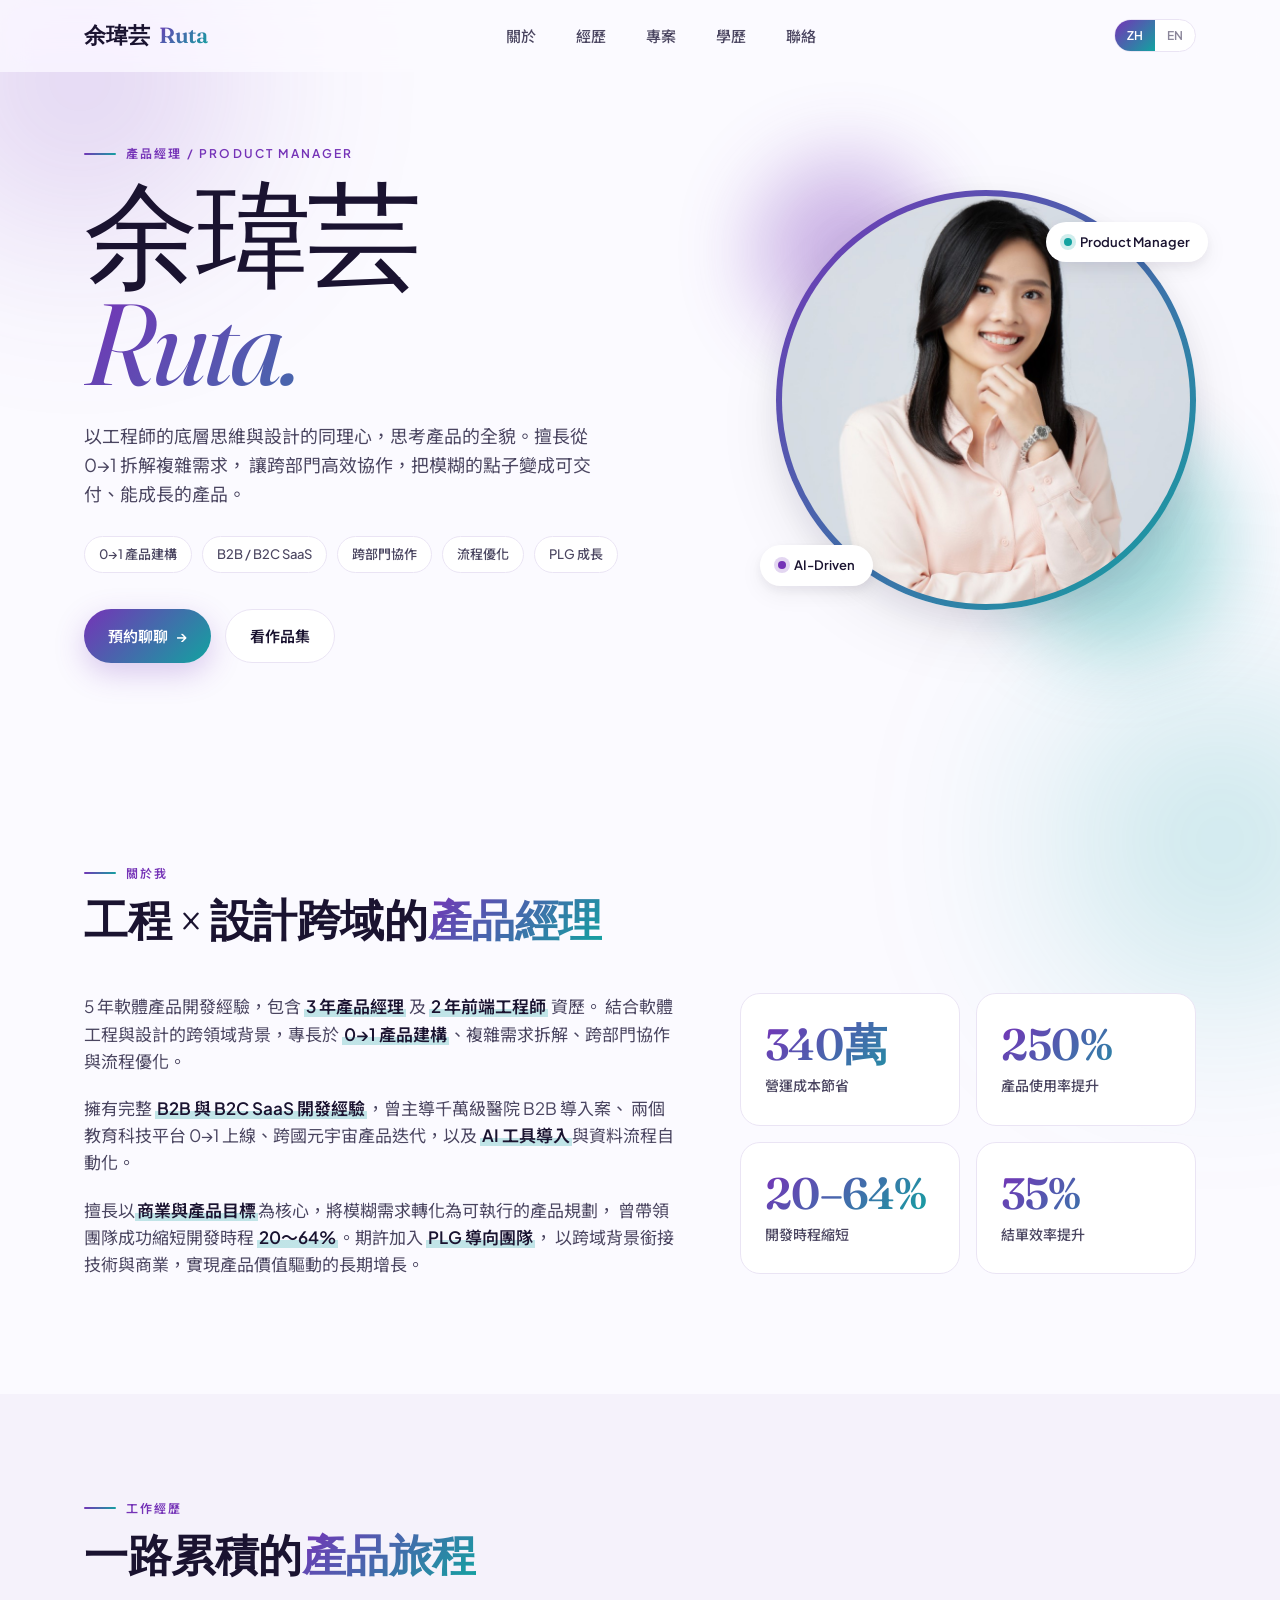
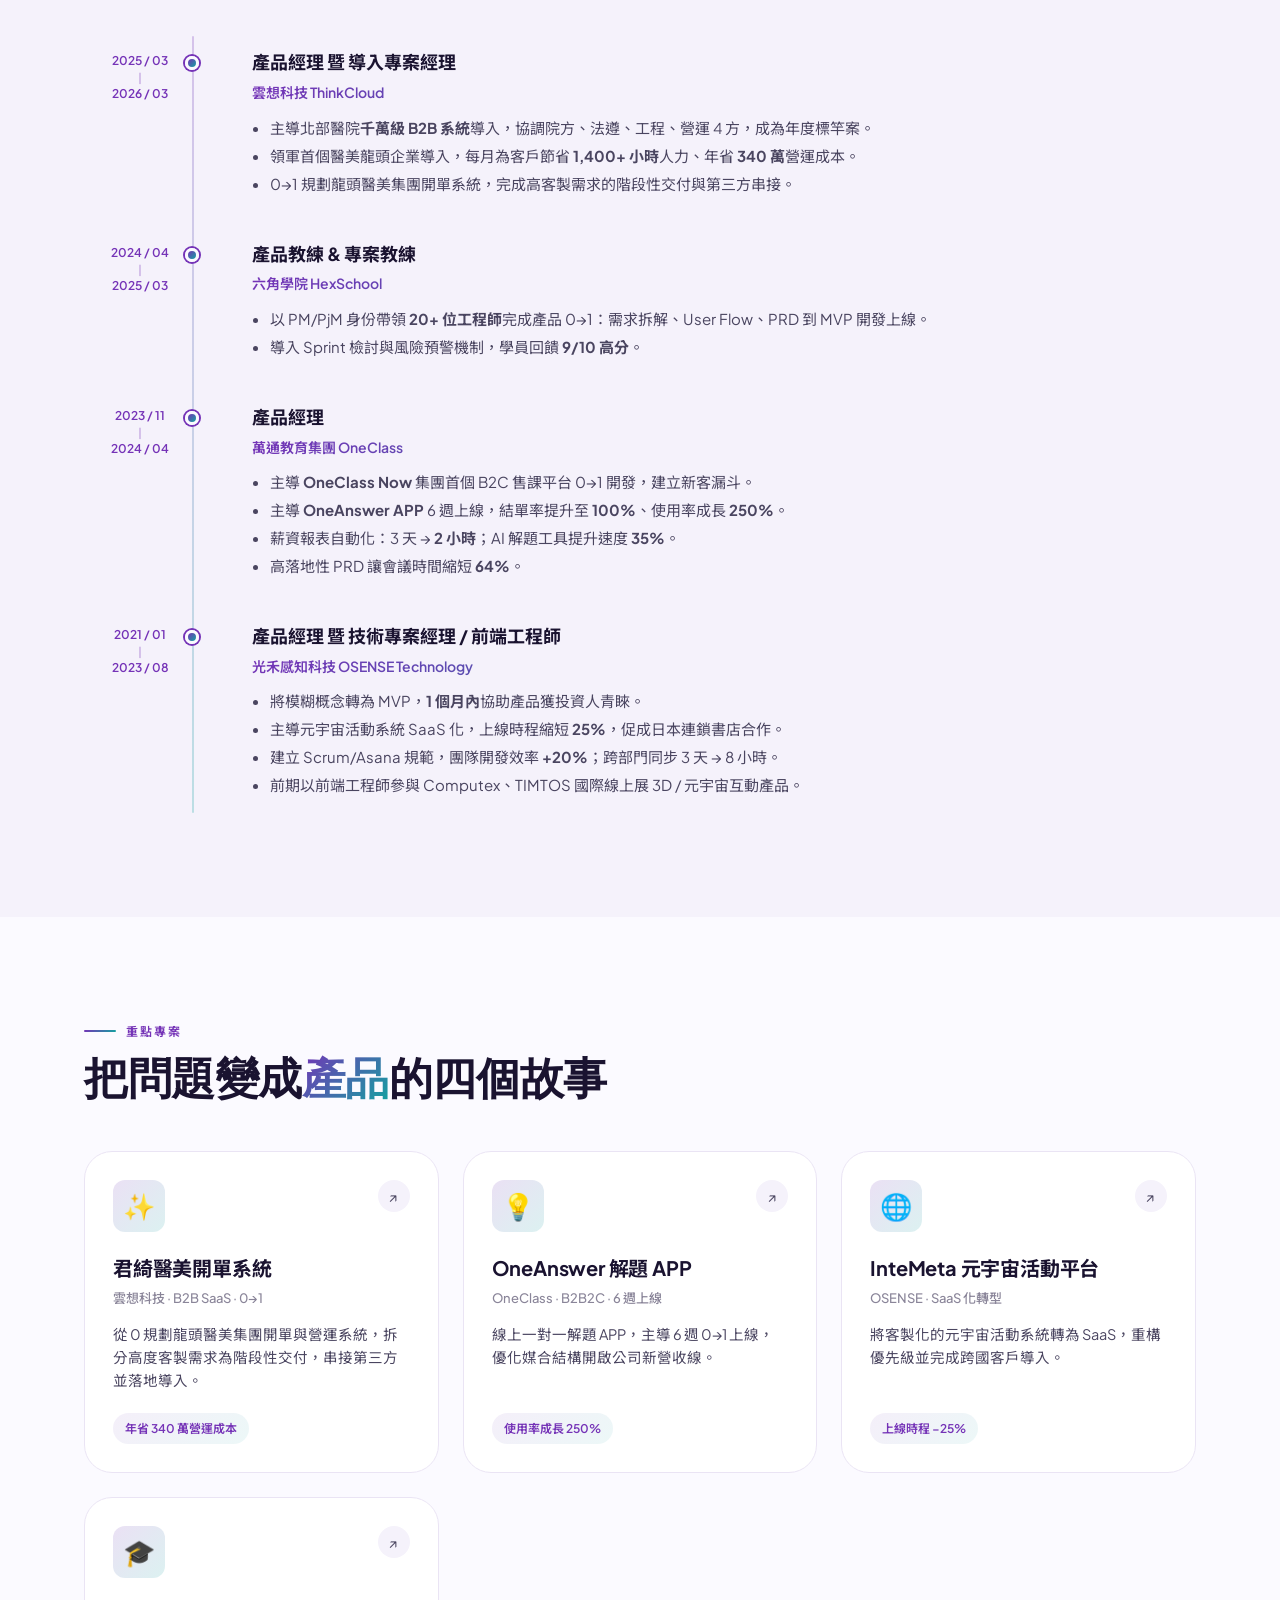
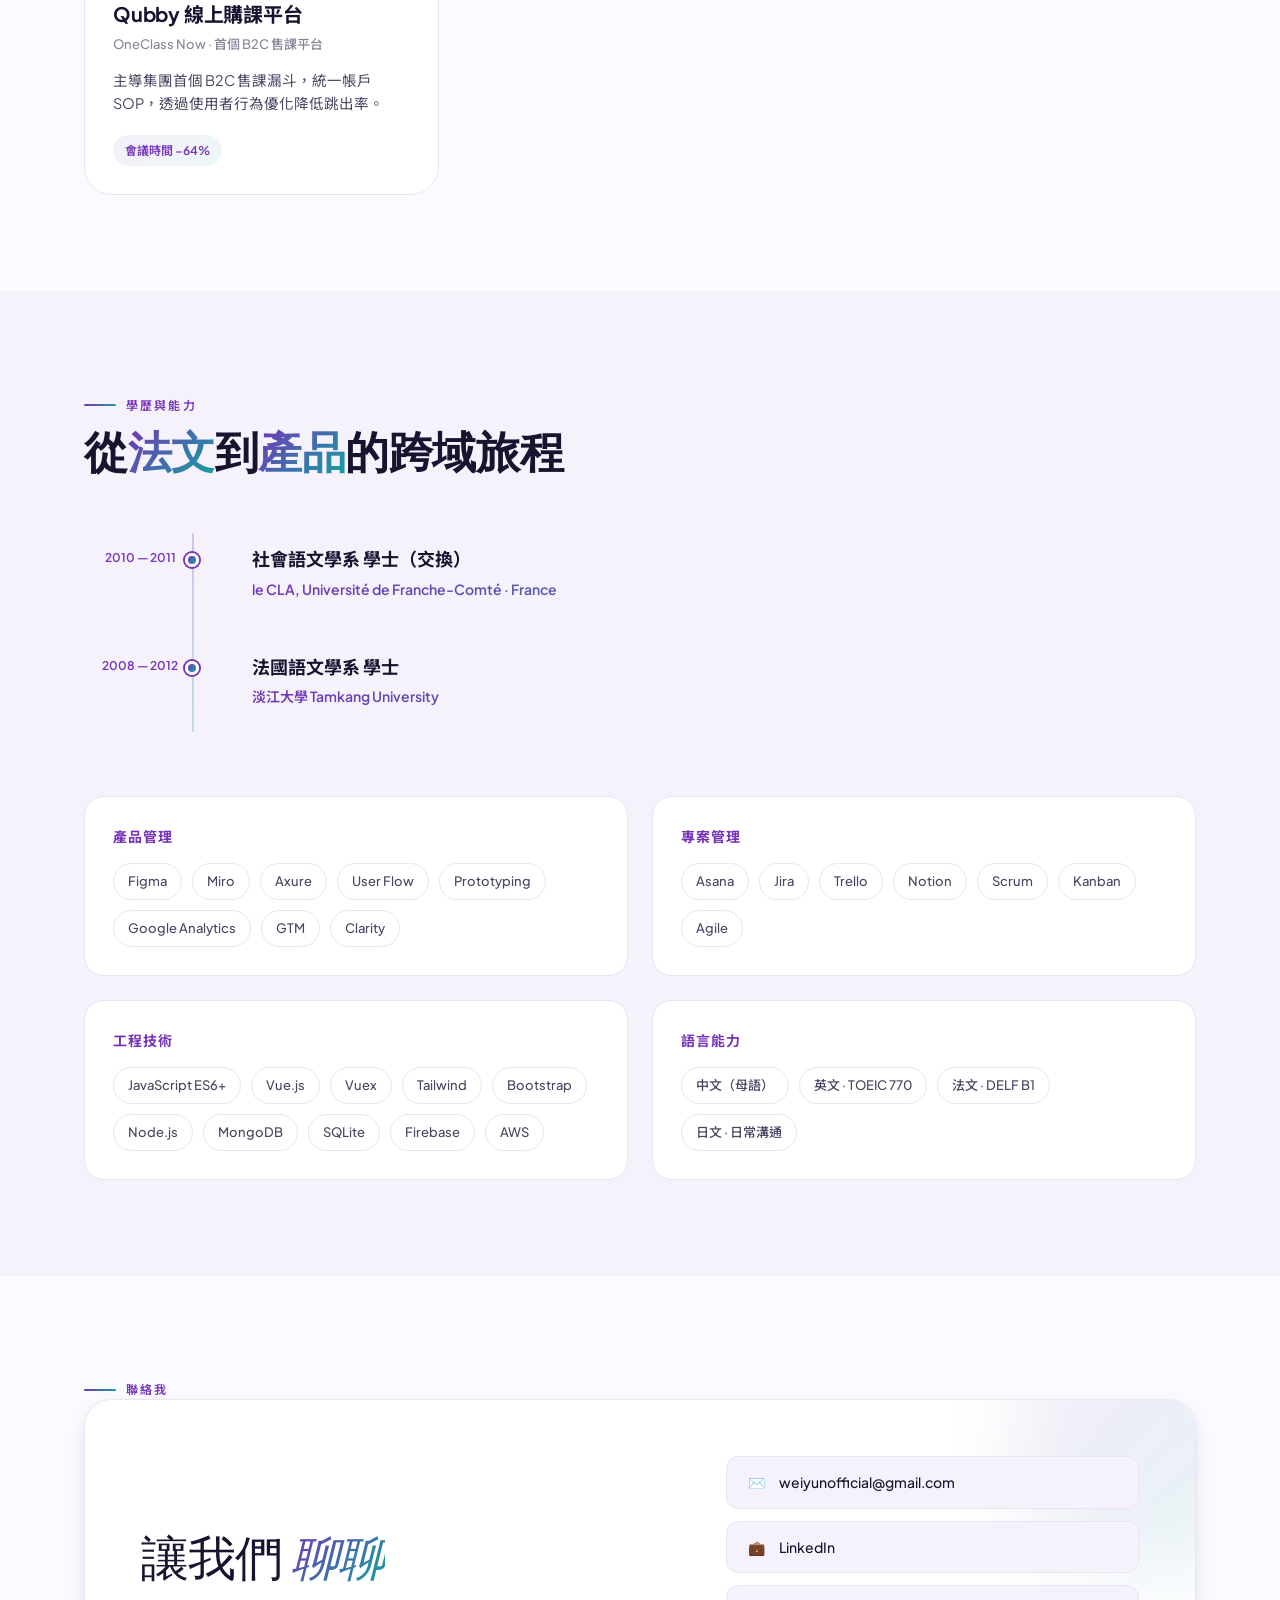
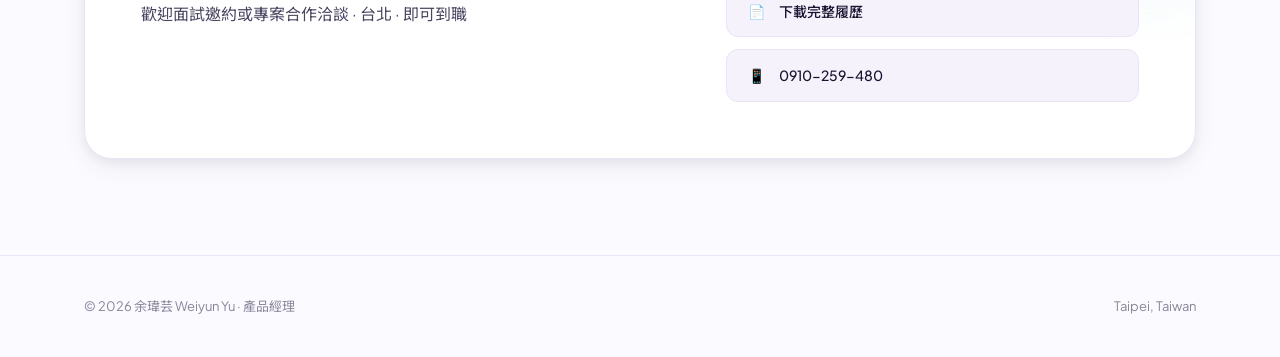
==== weiyun-site/index.html @ 280c1ba9 "modify text" ====
<!DOCTYPE html>
<html lang="zh-Hant" data-lang="zh">
<head>
  <meta charset="UTF-8" />
  <meta name="viewport" content="width=device-width, initial-scale=1" />
  <title>余瑋芸 Weiyun Yu · Product Manager Portfolio</title>
  <meta name="description" content="5 年軟體產品開發經驗的產品經理，專長 0→1 產品建構、B2B/B2C SaaS、跨部門協作與流程優化。" />
  <meta property="og:title" content="余瑋芸 Weiyun Yu · Product Manager Portfolio" />
  <meta property="og:description" content="工程 × 設計跨域的產品經理，擅長把模糊需求變成可交付的產品。" />
  <meta property="og:type" content="website" />

  <link rel="preconnect" href="https://fonts.googleapis.com" />
  <link rel="preconnect" href="https://fonts.gstatic.com" crossorigin />
  <link href="https://fonts.googleapis.com/css2?family=Fraunces:ital,opsz,wght@0,9..144,400;0,9..144,500;0,9..144,600;1,9..144,400;1,9..144,500&family=Plus+Jakarta+Sans:wght@400;500;600;700&family=Noto+Sans+TC:wght@400;500;600;700&display=swap" rel="stylesheet" />
  <link rel="stylesheet" href="assets/styles.css" />
</head>
<body>

  <!-- ============ NAV ============ -->
  <header class="nav">
    <div class="container nav__inner">
      <a href="#top" class="nav__logo">
        <span>余瑋芸</span>
        <span class="gradient-text">&nbsp;Ruta</span>
      </a>

      <nav class="nav__menu" aria-label="Primary">
        <a class="nav__link" href="#about" data-zh="關於" data-en="About">關於</a>
        <a class="nav__link" href="#experience" data-zh="經歷" data-en="Experience">經歷</a>
        <a class="nav__link" href="#projects" data-zh="專案" data-en="Projects">專案</a>
        <a class="nav__link" href="#education" data-zh="學歷" data-en="Education">學歷</a>
        <a class="nav__link" href="#contact" data-zh="聯絡" data-en="Contact">聯絡</a>
      </nav>

      <div class="nav__actions">
        <div class="lang-toggle" role="group" aria-label="Language">
          <button type="button" data-lang="zh" aria-pressed="true">ZH</button>
          <button type="button" data-lang="en" aria-pressed="false">EN</button>
        </div>
        <button type="button" class="nav__burger" aria-label="Menu" aria-expanded="false">
          <span></span>
        </button>
      </div>
    </div>
  </header>

  <main id="top">

    <!-- ============ HERO ============ -->
    <section class="hero">
      <div class="container hero__grid">
        <div class="reveal">
          <span class="eyebrow" data-zh="產品經理 / PRODUCT MANAGER" data-en="PRODUCT MANAGER">產品經理 / PRODUCT MANAGER</span>
          <h1 class="hero__title">
            <span class="given">余瑋芸</span>
            <span class="family">Ruta.</span>
          </h1>

          <p class="hero__tagline" data-i18n-show="zh">
            以工程師的底層思維與設計的同理心，思考產品的全貌。擅長從 0→1 拆解複雜需求，
            讓跨部門高效協作，把模糊的點子變成可交付、能成長的產品。
          </p>
          <p class="hero__tagline" data-i18n-show="en">
            Engineering-minded Product Manager with a designer's empathy.
            I turn fuzzy ideas into shippable products — from 0 → 1, across teams and domains.
          </p>

          <div class="chip-group hero__chips">
            <span class="chip" data-zh="0→1 產品建構" data-en="0 → 1 Product">0→1 產品建構</span>
            <span class="chip" data-zh="B2B / B2C SaaS" data-en="B2B / B2C SaaS">B2B / B2C SaaS</span>
            <span class="chip" data-zh="跨部門協作" data-en="Cross-team Collaboration">跨部門協作</span>
            <span class="chip" data-zh="流程優化" data-en="Process Optimization">流程優化</span>
            <span class="chip" data-zh="PLG 成長" data-en="Product-Led Growth">PLG 成長</span>
          </div>

          <div class="hero__ctas">
            <a class="btn btn--primary" href="#contact">
              <span data-zh="預約聊聊" data-en="Let's Chat">預約聊聊</span>
              <span aria-hidden="true">→</span>
            </a>
            <a class="btn btn--ghost" href="#projects" data-zh="看作品集" data-en="View Projects">看作品集</a>
          </div>
        </div>

        <div class="hero__photo reveal">
          <div class="hero__photo-inner">
            <img src="assets/images/profile.png" alt="余瑋芸 Weiyun Yu" />
          </div>
          <div class="hero__sticker">
            <span class="dot" aria-hidden="true"></span>
            <span data-zh="Product Manager" data-en="Product Manager">Product Manager</span>
          </div>
          <div class="hero__sticker hero__sticker--alt">
            <span class="dot" aria-hidden="true"></span>
            <span data-zh="AI-Driven" data-en="AI-Driven">AI-Driven</span>
          </div>
        </div>
      </div>
    </section>

    <!-- ============ ABOUT ============ -->
    <section class="section" id="about">
      <div class="container">
        <span class="eyebrow" data-zh="關於我" data-en="About Me">關於我</span>
        <h2 class="section-title" data-i18n-show="zh">
          工程 × 設計跨域的<span class="gradient-text">產品經理</span>
        </h2>
        <h2 class="section-title" data-i18n-show="en">
          A Product Manager <span class="gradient-text">bridging code & craft</span>
        </h2>

        <div class="about__grid">
          <div class="about__text reveal">
            <div data-i18n-show="zh">
              <p>
                5 年軟體產品開發經驗，包含 <strong>3 年產品經理</strong> 及 <strong>2 年前端工程師</strong> 資歷。
                結合軟體工程與設計的跨領域背景，專長於 <strong>0→1 產品建構</strong>、複雜需求拆解、跨部門協作與流程優化。
              </p>
              <p>
                擁有完整 <strong>B2B 與 B2C SaaS 開發經驗</strong>，曾主導千萬級醫院 B2B 導入案、
                兩個教育科技平台 0→1 上線、跨國元宇宙產品迭代，以及 <strong>AI 工具導入</strong>與資料流程自動化。
              </p>
              <p>
                擅長以<strong>商業與產品目標</strong>為核心，將模糊需求轉化為可執行的產品規劃，
                曾帶領團隊成功縮短開發時程 <strong>20～64%</strong>。期許加入 <strong>PLG 導向團隊</strong>，
                以跨域背景銜接技術與商業，實現產品價值驅動的長期增長。
              </p>
            </div>
            <div data-i18n-show="en">
              <p>
                5 years of software product experience — <strong>3 years as a PM</strong> and
                <strong>2 years as a frontend engineer</strong>. I blend an engineering mindset with
                a designer's eye to drive <strong>0 → 1 builds</strong>, untangle complex requirements,
                and keep cross-functional teams moving.
              </p>
              <p>
                I've shipped both B2B and B2C SaaS — leading a <strong>multi-million-dollar hospital B2B rollout</strong>,
                launching two EdTech platforms from scratch, iterating on a cross-border metaverse product,
                and automating data pipelines with AI tooling.
              </p>
              <p>
                I anchor decisions on <strong>business & product outcomes</strong>, translating fuzzy goals
                into executable roadmaps — cutting dev cycles by <strong>20–64%</strong> in the process.
                Next, I'm looking to join a PLG-minded team where I can bridge tech and commercial strategy.
              </p>
            </div>
          </div>

          <div class="stats-grid reveal">
            <div class="stat-card">
              <div class="stat-card__num" data-zh="340萬" data-en="NT$3.4M">340萬</div>
              <div class="stat-card__label" data-zh="營運成本節省" data-en="Ops cost saved">營運成本節省</div>
            </div>
            <div class="stat-card">
              <div class="stat-card__num" data-zh="250%" data-en="250%">250%</div>
              <div class="stat-card__label" data-zh="產品使用率提升" data-en="Product usage growth">產品使用率提升</div>
            </div>
            <div class="stat-card">
              <div class="stat-card__num">20–64%</div>
              <div class="stat-card__label" data-zh="開發時程縮短" data-en="Dev cycle reduced">開發時程縮短</div>
            </div>
            <div class="stat-card">
              <div class="stat-card__num" data-zh="35%" data-en="35%">35%</div>
              <div class="stat-card__label" data-zh="結單效率提升" data-en="Deal closure lift">結單效率提升</div>
            </div>
          </div>
        </div>
      </div>
    </section>

    <!-- ============ EXPERIENCE ============ -->
    <section class="section section--alt" id="experience">
      <div class="container">
        <span class="eyebrow" data-zh="工作經歷" data-en="Experience">工作經歷</span>
        <h2 class="section-title" data-i18n-show="zh">一路累積的<span class="gradient-text">產品旅程</span></h2>
        <h2 class="section-title" data-i18n-show="en">The <span class="gradient-text">product journey</span> so far</h2>

        <div class="timeline reveal">

          <article class="t-item">
            <div class="t-item__when">
              <span data-zh="2025 / 03" data-en="Mar 2025">2025 / 03</span>
              <span class="t-item__when-sep" aria-hidden="true">|</span>
              <span data-zh="2026 / 03" data-en="Mar 2026">2026 / 03</span>
            </div>
            <div class="t-item__dot"></div>
            <div class="t-item__body">
              <h3 class="t-item__role" data-zh="產品經理 暨 導入專案經理" data-en="Product Manager & Implementation PM">產品經理 暨 導入專案經理</h3>
              <p class="t-item__org">雲想科技 ThinkCloud</p>
              <div class="t-item__desc" data-i18n-show="zh">
                <ul>
                  <li>主導北部醫院<strong>千萬級 B2B 系統</strong>導入，協調院方、法遵、工程、營運 4 方，成為年度標竿案。</li>
                  <li>領軍首個醫美龍頭企業導入，每月為客戶節省 <strong>1,400+ 小時</strong>人力、年省 <strong>340 萬</strong>營運成本。</li>
                  <li>0→1 規劃龍頭醫美集團開單系統，完成高客製需求的階段性交付與第三方串接。</li>
                </ul>
              </div>
              <div class="t-item__desc" data-i18n-show="en">
                <ul>
                  <li>Led a <strong>multi-million-dollar hospital B2B rollout</strong>, aligning 4 stakeholder groups — became the company's flagship case.</li>
                  <li>Spearheaded the first med-aesthetics enterprise deployment — saving the client <strong>1,400+ hours/month</strong> and <strong>~NT$3.4M/year</strong>.</li>
                  <li>Shaped a 0 → 1 order-management system for a leading aesthetics group, delivering highly customised requirements in phases.</li>
                </ul>
              </div>
            </div>
          </article>

          <article class="t-item">
            <div class="t-item__when">
              <span data-zh="2024 / 04" data-en="Apr 2024">2024 / 04</span>
              <span class="t-item__when-sep" aria-hidden="true">|</span>
              <span data-zh="2025 / 03" data-en="Mar 2025">2025 / 03</span>
            </div>
            <div class="t-item__dot"></div>
            <div class="t-item__body">
              <h3 class="t-item__role" data-zh="產品教練 & 專案教練" data-en="Product & Project Coach">產品教練 & 專案教練</h3>
              <p class="t-item__org">六角學院 HexSchool</p>
              <div class="t-item__desc" data-i18n-show="zh">
                <ul>
                  <li>以 PM/PjM 身份帶領 <strong>20+ 位工程師</strong>完成產品 0→1：需求拆解、User Flow、PRD 到 MVP 開發上線。</li>
                  <li>導入 Sprint 檢討與風險預警機制，學員回饋 <strong>9/10 高分</strong>。</li>
                </ul>
              </div>
              <div class="t-item__desc" data-i18n-show="en">
                <ul>
                  <li>Mentored <strong>20+ engineers</strong> through a full 0 → 1 build — requirements breakdown, user flows, PRDs, MVP scoping.</li>
                  <li>Introduced sprint retrospectives & risk-alert rituals, scoring <strong>9 / 10</strong> in learner feedback.</li>
                </ul>
              </div>
            </div>
          </article>

          <article class="t-item">
            <div class="t-item__when">
              <span data-zh="2023 / 11" data-en="Nov 2023">2023 / 11</span>
              <span class="t-item__when-sep" aria-hidden="true">|</span>
              <span data-zh="2024 / 04" data-en="Apr 2024">2024 / 04</span>
            </div>
            <div class="t-item__dot"></div>
            <div class="t-item__body">
              <h3 class="t-item__role" data-zh="產品經理" data-en="Product Manager">產品經理</h3>
              <p class="t-item__org">萬通教育集團 OneClass</p>
              <div class="t-item__desc" data-i18n-show="zh">
                <ul>
                  <li>主導 <strong>OneClass Now</strong> 集團首個 B2C 售課平台 0→1 開發，建立新客漏斗。</li>
                  <li>主導 <strong>OneAnswer APP</strong> 6 週上線，結單率提升至 <strong>100%</strong>、使用率成長 <strong>250%</strong>。</li>
                  <li>薪資報表自動化：3 天 → <strong>2 小時</strong>；AI 解題工具提升速度 <strong>35%</strong>。</li>
                  <li>高落地性 PRD 讓會議時間縮短 <strong>64%</strong>。</li>
                </ul>
              </div>
              <div class="t-item__desc" data-i18n-show="en">
                <ul>
                  <li>Shipped <strong>OneClass Now</strong> 0 → 1, the group's first B2C course-sales platform — a new acquisition funnel.</li>
                  <li>Launched <strong>OneAnswer APP</strong> in 6 weeks. Deal closure reached <strong>100%</strong>, weekly usage <strong>+250%</strong>.</li>
                  <li>Automated payroll reporting: 3 days → <strong>2 hours</strong>. AI-assisted tutoring lifted speed by <strong>35%</strong>.</li>
                  <li>Ship-ready PRDs cut meeting time by <strong>64%</strong>.</li>
                </ul>
              </div>
            </div>
          </article>

          <article class="t-item">
            <div class="t-item__when">
              <span data-zh="2021 / 01" data-en="Jan 2021">2021 / 01</span>
              <span class="t-item__when-sep" aria-hidden="true">|</span>
              <span data-zh="2023 / 08" data-en="Aug 2023">2023 / 08</span>
            </div>
            <div class="t-item__dot"></div>
            <div class="t-item__body">
              <h3 class="t-item__role" data-zh="產品經理 暨 技術專案經理 / 前端工程師" data-en="Product Manager / Technical PM / Frontend Engineer">產品經理 暨 技術專案經理 / 前端工程師</h3>
              <p class="t-item__org">光禾感知科技 OSENSE Technology</p>
              <div class="t-item__desc" data-i18n-show="zh">
                <ul>
                  <li>將模糊概念轉為 MVP，<strong>1 個月內</strong>協助產品獲投資人青睞。</li>
                  <li>主導元宇宙活動系統 SaaS 化，上線時程縮短 <strong>25%</strong>，促成日本連鎖書店合作。</li>
                  <li>建立 Scrum/Asana 規範，團隊開發效率 <strong>+20%</strong>；跨部門同步 3 天 → 8 小時。</li>
                  <li>前期以前端工程師參與 Computex、TIMTOS 國際線上展 3D / 元宇宙互動產品。</li>
                </ul>
              </div>
              <div class="t-item__desc" data-i18n-show="en">
                <ul>
                  <li>Turned a vague concept into an MVP that won investor buy-in within <strong>1 month</strong>.</li>
                  <li>Led the SaaS transformation of a metaverse event platform — launch time cut by <strong>25%</strong>, unlocking a partnership with a major Japanese bookstore chain.</li>
                  <li>Standardised Scrum + Asana rituals: team throughput <strong>+20%</strong>; cross-team sync 3 days → 8 hours.</li>
                  <li>Started as a frontend engineer shipping 3D / metaverse experiences for Computex & TIMTOS.</li>
                </ul>
              </div>
            </div>
          </article>

        </div>
      </div>
    </section>

    <!-- ============ PROJECTS ============ -->
    <section class="section" id="projects">
      <div class="container">
        <span class="eyebrow" data-zh="重點專案" data-en="Featured Projects">重點專案</span>
        <h2 class="section-title" data-i18n-show="zh">把問題變成<span class="gradient-text">產品</span>的四個故事</h2>
        <h2 class="section-title" data-i18n-show="en">Four <span class="gradient-text">product stories</span> worth sharing</h2>

        <div class="projects-grid reveal">

          <a class="p-card" href="projects/jingchi/index.html" target="_blank" rel="noopener">
            <span class="p-card__arrow" aria-hidden="true">↗</span>
            <div class="p-card__icon">✨</div>
            <h3 class="p-card__title" data-zh="君綺醫美開單系統" data-en="Jingchi POS System">君綺醫美開單系統</h3>
            <p class="p-card__org" data-zh="雲想科技 · B2B SaaS · 0→1" data-en="ThinkCloud · B2B SaaS · 0 → 1">雲想科技 · B2B SaaS · 0→1</p>
            <p class="p-card__desc" data-zh="從 0 規劃龍頭醫美集團開單與營運系統，拆分高度客製需求為階段性交付，串接第三方並落地導入。" data-en="Scoped a 0 → 1 order & operations system for a leading aesthetics group — staged delivery of heavy customisation with third-party integrations.">從 0 規劃龍頭醫美集團開單與營運系統。</p>
            <span class="p-card__badge" data-zh="年省 340 萬營運成本" data-en="~NT$3.4M/yr saved">年省 340 萬營運成本</span>
          </a>

          <a class="p-card" href="projects/oneanswer/index.html" target="_blank" rel="noopener">
            <span class="p-card__arrow" aria-hidden="true">↗</span>
            <div class="p-card__icon">💡</div>
            <h3 class="p-card__title" data-zh="OneAnswer 解題 APP" data-en="OneAnswer Tutoring APP">OneAnswer 解題 APP</h3>
            <p class="p-card__org" data-zh="OneClass · B2B2C · 6 週上線" data-en="OneClass · B2B2C · 6-week launch">OneClass · B2B2C · 6 週上線</p>
            <p class="p-card__desc" data-zh="線上一對一解題 APP，主導 6 週 0→1 上線，優化媒合結構開啟公司新營收線。" data-en="A 1-on-1 online tutoring app — shipped 0 → 1 in 6 weeks, optimised matching to unlock a brand-new revenue line.">線上一對一解題 APP，6 週 0→1 上線。</p>
            <span class="p-card__badge" data-zh="使用率成長 250%" data-en="Usage +250%">使用率成長 250%</span>
          </a>

          <a class="p-card" href="projects/intemeta/index.html" target="_blank" rel="noopener">
            <span class="p-card__arrow" aria-hidden="true">↗</span>
            <div class="p-card__icon">🌐</div>
            <h3 class="p-card__title" data-zh="InteMeta 元宇宙活動平台" data-en="InteMeta · Metaverse Events">InteMeta 元宇宙活動平台</h3>
            <p class="p-card__org" data-zh="OSENSE · SaaS 化轉型" data-en="OSENSE · SaaS transformation">OSENSE · SaaS 化轉型</p>
            <p class="p-card__desc" data-zh="將客製化的元宇宙活動系統轉為 SaaS，重構優先級並完成跨國客戶導入。" data-en="Turned a bespoke metaverse event system into a SaaS — re-prioritised scope and delivered to a cross-border client.">將元宇宙活動系統轉為 SaaS 化產品。</p>
            <span class="p-card__badge" data-zh="上線時程 −25%" data-en="Launch time −25%">上線時程 −25%</span>
          </a>

          <a class="p-card" href="projects/qubby/index.html" target="_blank" rel="noopener">
            <span class="p-card__arrow" aria-hidden="true">↗</span>
            <div class="p-card__icon">🎓</div>
            <h3 class="p-card__title" data-zh="Qubby 線上購課平台" data-en="Qubby · Course Marketplace">Qubby 線上購課平台</h3>
            <p class="p-card__org" data-zh="OneClass Now · 首個 B2C 售課平台" data-en="OneClass Now · First B2C sales platform">OneClass Now · 首個 B2C 售課平台</p>
            <p class="p-card__desc" data-zh="主導集團首個 B2C 售課漏斗，統一帳戶 SOP，透過使用者行為優化降低跳出率。" data-en="Led the group's first B2C course funnel — standardised account SOP, optimised behaviour-driven UX to lower bounce.">集團首個 B2C 售課平台，建立引流漏斗。</p>
            <span class="p-card__badge" data-zh="會議時間 −64%" data-en="Meeting time −64%">會議時間 −64%</span>
          </a>

        </div>
      </div>
    </section>

    <!-- ============ EDUCATION + SKILLS ============ -->
    <section class="section section--alt" id="education">
      <div class="container">
        <span class="eyebrow" data-zh="學歷與能力" data-en="Education & Skills">學歷與能力</span>
        <h2 class="section-title" data-i18n-show="zh">從<span class="gradient-text">法文</span>到<span class="gradient-text">產品</span>的跨域旅程</h2>
        <h2 class="section-title" data-i18n-show="en">From <span class="gradient-text">French literature</span> to <span class="gradient-text">product</span></h2>

        <div class="timeline reveal" style="margin-bottom: 56px;">

          <article class="t-item">
            <div class="t-item__when" data-zh="2010 — 2011" data-en="2010 — 2011">2010 — 2011</div>
            <div class="t-item__dot"></div>
            <div class="t-item__body">
              <h3 class="t-item__role" data-zh="社會語文學系 學士（交換）" data-en="Applied Linguistics (Exchange)">社會語文學系 學士（交換）</h3>
              <p class="t-item__org">le CLA, Université de Franche-Comté · France</p>
            </div>
          </article>

          <article class="t-item">
            <div class="t-item__when" data-zh="2008 — 2012" data-en="2008 — 2012">2008 — 2012</div>
            <div class="t-item__dot"></div>
            <div class="t-item__body">
              <h3 class="t-item__role" data-zh="法國語文學系 學士" data-en="B.A. in French Language & Literature">法國語文學系 學士</h3>
              <p class="t-item__org">淡江大學 Tamkang University</p>
            </div>
          </article>

        </div>

        <div class="skills-grid reveal">
          <div class="skill-block">
            <h3 class="skill-block__title" data-zh="產品管理" data-en="Product">產品管理</h3>
            <div class="chip-group">
              <span class="chip">Figma</span>
              <span class="chip">Miro</span>
              <span class="chip">Axure</span>
              <span class="chip">User Flow</span>
              <span class="chip">Prototyping</span>
              <span class="chip">Google Analytics</span>
              <span class="chip">GTM</span>
              <span class="chip">Clarity</span>
            </div>
          </div>

          <div class="skill-block">
            <h3 class="skill-block__title" data-zh="專案管理" data-en="Project">專案管理</h3>
            <div class="chip-group">
              <span class="chip">Asana</span>
              <span class="chip">Jira</span>
              <span class="chip">Trello</span>
              <span class="chip">Notion</span>
              <span class="chip">Scrum</span>
              <span class="chip">Kanban</span>
              <span class="chip">Agile</span>
            </div>
          </div>

          <div class="skill-block">
            <h3 class="skill-block__title" data-zh="工程技術" data-en="Engineering">工程技術</h3>
            <div class="chip-group">
              <span class="chip">JavaScript ES6+</span>
              <span class="chip">Vue.js</span>
              <span class="chip">Vuex</span>
              <span class="chip">Tailwind</span>
              <span class="chip">Bootstrap</span>
              <span class="chip">Node.js</span>
              <span class="chip">MongoDB</span>
              <span class="chip">SQLite</span>
              <span class="chip">Firebase</span>
              <span class="chip">AWS</span>
            </div>
          </div>

          <div class="skill-block">
            <h3 class="skill-block__title" data-zh="語言能力" data-en="Languages">語言能力</h3>
            <div class="chip-group">
              <span class="chip" data-zh="中文（母語）" data-en="Chinese · Native">中文（母語）</span>
              <span class="chip" data-zh="英文 · TOEIC 770" data-en="English · TOEIC 770">英文 · TOEIC 770</span>
              <span class="chip" data-zh="法文 · DELF B1" data-en="French · DELF B1">法文 · DELF B1</span>
              <span class="chip" data-zh="日文 · 日常溝通" data-en="Japanese · Conversational">日文 · 日常溝通</span>
            </div>
          </div>
        </div>
      </div>
    </section>

    <!-- ============ CONTACT ============ -->
    <section class="section" id="contact">
      <div class="container">
        <span class="eyebrow" data-zh="聯絡我" data-en="Contact">聯絡我</span>
        <div class="contact-card reveal">
          <div>
            <h2 data-i18n-show="zh">讓我們 <span class="hl">聊聊</span></h2>
            <h2 data-i18n-show="en">Let's <span class="hl">talk</span></h2>
            <p data-i18n-show="zh">歡迎面試邀約或專案合作洽談 · 台北 · 即可到職</p>
            <p data-i18n-show="en">Open to interviews & collaborations · based in Taipei · ready to start</p>
          </div>
          <div class="contact-links">
            <a class="contact-link" href="mailto:weiyunofficial@gmail.com">
              <span class="contact-link__icon" aria-hidden="true">✉️</span>
              <span>weiyunofficial@gmail.com</span>
            </a>
            <a class="contact-link" href="https://www.linkedin.com/" target="_blank" rel="noopener noreferrer">
              <span class="contact-link__icon" aria-hidden="true">💼</span>
              <span>LinkedIn</span>
            </a>
            <a class="contact-link" href="#" download>
              <span class="contact-link__icon" aria-hidden="true">📄</span>
              <span data-zh="下載完整履歷" data-en="Download Resume">下載完整履歷</span>
            </a>
            <a class="contact-link" href="tel:+886910259480">
              <span class="contact-link__icon" aria-hidden="true">📱</span>
              <span>0910-259-480</span>
            </a>
          </div>
        </div>
      </div>
    </section>

  </main>

  <!-- ============ FOOTER ============ -->
  <footer class="footer">
    <div class="container footer__inner">
      <div>
        <span>© <span data-year>2026</span> 余瑋芸 Weiyun Yu · </span>
        <span data-zh="產品經理" data-en="Product Manager">產品經理</span>
      </div>
      <div>Taipei, Taiwan</div>
    </div>
  </footer>

  <script src="assets/main.js"></script>
</body>
</html>
---- weiyun-site/assets/styles.css ----
/* ============================================================
   Weiyun Yu · Portfolio — Design System
   Palette: Purple #7533B7 + Teal #12A3A0 (gradient)
   Tone: Friendly, energetic, modern
   ============================================================ */

/* ---------- Tokens ---------- */
:root {
  /* Brand */
  --c-purple: #7533B7;
  --c-teal: #12A3A0;
  --g-brand: linear-gradient(135deg, #7533B7 0%, #12A3A0 100%);
  --g-brand-soft: linear-gradient(135deg, rgba(117, 51, 183, 0.08), rgba(18, 163, 160, 0.08));
  --g-brand-mid: linear-gradient(135deg, rgba(117, 51, 183, 0.15), rgba(18, 163, 160, 0.15));

  /* Neutrals */
  --c-bg: #FBFAFF;
  --c-surface: #FFFFFF;
  --c-surface-2: #F5F2FB;
  --c-ink: #1A1330;
  --c-ink-soft: #4A4560;
  --c-muted: #8A8599;
  --c-border: #EAE4F4;

  /* State */
  --c-ring: rgba(117, 51, 183, 0.35);

  /* Type scale */
  --f-serif: "Fraunces", "Noto Serif TC", Georgia, serif;
  --f-sans: "Plus Jakarta Sans", "Noto Sans TC", -apple-system, BlinkMacSystemFont, "Segoe UI", Roboto, sans-serif;

  /* Spacing */
  --sp-1: 4px;
  --sp-2: 8px;
  --sp-3: 12px;
  --sp-4: 16px;
  --sp-5: 24px;
  --sp-6: 32px;
  --sp-7: 48px;
  --sp-8: 64px;
  --sp-9: 96px;

  /* Radius */
  --r-sm: 8px;
  --r-md: 12px;
  --r-lg: 20px;
  --r-xl: 28px;
  --r-pill: 999px;

  /* Shadow */
  --sh-sm: 0 1px 2px rgba(26, 19, 48, 0.04), 0 1px 3px rgba(26, 19, 48, 0.06);
  --sh-md: 0 4px 12px rgba(26, 19, 48, 0.06), 0 8px 24px rgba(26, 19, 48, 0.06);
  --sh-lg: 0 12px 32px rgba(26, 19, 48, 0.08), 0 24px 64px rgba(26, 19, 48, 0.08);
  --sh-brand: 0 10px 30px rgba(117, 51, 183, 0.25);

  /* Layout */
  --maxw: 1160px;
  --nav-h: 72px;

  /* Motion */
  --ease: cubic-bezier(0.22, 1, 0.36, 1);
}

/* ---------- Reset ---------- */
*, *::before, *::after { box-sizing: border-box; }
html { scroll-behavior: smooth; scroll-padding-top: var(--nav-h); }
body {
  margin: 0;
  font-family: var(--f-sans);
  color: var(--c-ink);
  background: var(--c-bg);
  line-height: 1.6;
  -webkit-font-smoothing: antialiased;
  overflow-x: hidden;
}
img { max-width: 100%; display: block; }
a { color: inherit; text-decoration: none; }
button { font: inherit; cursor: pointer; border: none; background: none; color: inherit; }
ul { list-style: none; padding: 0; margin: 0; }

/* Ambient blobs (decorative) */
body::before, body::after {
  content: "";
  position: fixed;
  z-index: -1;
  border-radius: 50%;
  filter: blur(100px);
  opacity: 0.35;
  pointer-events: none;
}
body::before {
  width: 480px; height: 480px;
  background: radial-gradient(circle, var(--c-purple), transparent 60%);
  top: -160px; left: -160px;
}
body::after {
  width: 520px; height: 520px;
  background: radial-gradient(circle, var(--c-teal), transparent 60%);
  bottom: -200px; right: -200px;
}

/* ---------- Utilities ---------- */
.container {
  width: 100%;
  max-width: var(--maxw);
  margin: 0 auto;
  padding: 0 24px;
}
.gradient-text {
  background: var(--g-brand);
  -webkit-background-clip: text;
  background-clip: text;
  color: transparent;
}
.eyebrow {
  display: inline-flex;
  align-items: center;
  gap: 10px;
  font-size: 12px;
  letter-spacing: 0.18em;
  text-transform: uppercase;
  color: var(--c-purple);
  font-weight: 600;
}
.eyebrow::before {
  content: "";
  width: 32px;
  height: 2px;
  background: var(--g-brand);
  border-radius: 2px;
}
.section-title {
  font-family: var(--f-serif);
  font-size: clamp(28px, 4vw, 44px);
  font-weight: 600;
  line-height: 1.15;
  letter-spacing: -0.01em;
  margin: 12px 0 48px;
}

/* ---------- Navbar ---------- */
.nav {
  position: fixed;
  top: 0; left: 0; right: 0;
  z-index: 50;
  height: var(--nav-h);
  background: rgba(251, 250, 255, 0.75);
  backdrop-filter: saturate(180%) blur(14px);
  -webkit-backdrop-filter: saturate(180%) blur(14px);
  border-bottom: 1px solid transparent;
  transition: border-color 0.3s var(--ease), background 0.3s var(--ease);
}
.nav.scrolled { border-bottom-color: var(--c-border); }
.nav__inner {
  height: 100%;
  display: flex;
  align-items: center;
  justify-content: space-between;
}
.nav__logo {
  font-family: var(--f-serif);
  font-weight: 600;
  font-size: 22px;
  letter-spacing: -0.01em;
}
.nav__menu {
  display: flex;
  gap: 36px;
  align-items: center;
}
.nav__link {
  font-size: 15px;
  font-weight: 500;
  color: var(--c-ink-soft);
  position: relative;
  padding: 6px 2px;
  transition: color 0.2s var(--ease);
}
.nav__link:hover { color: var(--c-purple); }
.nav__link::after {
  content: "";
  position: absolute;
  left: 0; right: 0; bottom: 0;
  height: 2px;
  background: var(--g-brand);
  transform: scaleX(0);
  transform-origin: left;
  transition: transform 0.3s var(--ease);
  border-radius: 2px;
}
.nav__link:hover::after { transform: scaleX(1); }
.nav__actions { display: flex; align-items: center; gap: 16px; }
.lang-toggle {
  display: inline-flex;
  border: 1px solid var(--c-border);
  border-radius: var(--r-pill);
  overflow: hidden;
  background: var(--c-surface);
}
.lang-toggle button {
  padding: 6px 12px;
  font-size: 12px;
  font-weight: 600;
  color: var(--c-muted);
  transition: all 0.2s var(--ease);
}
.lang-toggle button.active {
  background: var(--g-brand);
  color: #fff;
}
.nav__burger {
  display: none;
  width: 40px; height: 40px;
  border-radius: var(--r-md);
  border: 1px solid var(--c-border);
  background: var(--c-surface);
  align-items: center; justify-content: center;
}
.nav__burger span {
  display: block;
  width: 18px; height: 2px;
  background: var(--c-ink);
  position: relative;
  transition: transform 0.3s var(--ease);
}
.nav__burger span::before, .nav__burger span::after {
  content: "";
  position: absolute;
  left: 0;
  width: 18px; height: 2px;
  background: var(--c-ink);
  transition: transform 0.3s var(--ease);
}
.nav__burger span::before { top: -6px; }
.nav__burger span::after { top: 6px; }
.nav.open .nav__burger span { background: transparent; }
.nav.open .nav__burger span::before { transform: translateY(6px) rotate(45deg); }
.nav.open .nav__burger span::after { transform: translateY(-6px) rotate(-45deg); }

/* ---------- Buttons ---------- */
.btn {
  display: inline-flex;
  align-items: center;
  gap: 8px;
  padding: 14px 24px;
  border-radius: var(--r-pill);
  font-weight: 600;
  font-size: 15px;
  transition: transform 0.2s var(--ease), box-shadow 0.2s var(--ease), background 0.2s var(--ease);
  cursor: pointer;
  white-space: nowrap;
}
.btn--primary {
  background: var(--g-brand);
  color: #fff;
  box-shadow: var(--sh-brand);
}
.btn--primary:hover { transform: translateY(-2px); box-shadow: 0 14px 36px rgba(117, 51, 183, 0.32); }
.btn--ghost {
  background: var(--c-surface);
  color: var(--c-ink);
  border: 1px solid var(--c-border);
}
.btn--ghost:hover { border-color: var(--c-purple); color: var(--c-purple); transform: translateY(-2px); }
.btn--sm { padding: 10px 18px; font-size: 14px; }

/* ---------- Chips / Tags ---------- */
.chip {
  display: inline-flex;
  align-items: center;
  padding: 7px 14px;
  border-radius: var(--r-pill);
  background: var(--c-surface);
  border: 1px solid var(--c-border);
  font-size: 13px;
  font-weight: 500;
  color: var(--c-ink-soft);
  transition: all 0.2s var(--ease);
}
.chip:hover {
  border-color: var(--c-purple);
  color: var(--c-purple);
  transform: translateY(-1px);
}
.chip-group { display: flex; flex-wrap: wrap; gap: 10px; }

/* ---------- Hero ---------- */
.hero {
  padding: calc(var(--nav-h) + 64px) 0 96px;
  position: relative;
}
.hero__grid {
  display: grid;
  grid-template-columns: 1.2fr 1fr;
  gap: 64px;
  align-items: center;
}
.hero__title {
  font-family: var(--f-serif);
  font-size: clamp(56px, 9vw, 120px);
  font-weight: 500;
  line-height: 0.95;
  letter-spacing: -0.03em;
  margin: 16px 0 24px;
}
.hero__title .given { display: block; }
.hero__title .family {
  display: block;
  font-style: italic;
  font-weight: 400;
  background: var(--g-brand);
  -webkit-background-clip: text;
  background-clip: text;
  color: transparent;
}
.hero__tagline {
  font-size: clamp(16px, 1.4vw, 18px);
  color: var(--c-ink-soft);
  max-width: 520px;
  margin: 0 0 28px;
}
.hero__chips { margin-bottom: 36px; }
.hero__ctas { display: flex; gap: 14px; flex-wrap: wrap; }

.hero__photo {
  position: relative;
  width: 100%;
  aspect-ratio: 1 / 1;
  max-width: 420px;
  margin-left: auto;
}
.hero__photo-inner {
  width: 100%;
  height: 100%;
  border-radius: 50%;
  overflow: hidden;
  background: var(--g-brand);
  padding: 6px;
  box-shadow: var(--sh-lg);
  position: relative;
  z-index: 2;
}
.hero__photo-inner img {
  width: 100%;
  height: 100%;
  object-fit: cover;
  border-radius: 50%;
  background: var(--c-surface-2);
}
.hero__photo::before, .hero__photo::after {
  content: "";
  position: absolute;
  border-radius: 50%;
  filter: blur(40px);
  z-index: 1;
}
.hero__photo::before {
  width: 180px; height: 180px;
  background: var(--c-purple);
  top: -30px; left: -20px;
  opacity: 0.35;
}
.hero__photo::after {
  width: 220px; height: 220px;
  background: var(--c-teal);
  bottom: -40px; right: -30px;
  opacity: 0.35;
}
.hero__sticker {
  position: absolute;
  right: -12px;
  top: 32px;
  z-index: 3;
  background: #fff;
  border-radius: var(--r-pill);
  padding: 10px 18px;
  box-shadow: var(--sh-md);
  font-size: 13px;
  font-weight: 600;
  display: inline-flex;
  align-items: center;
  gap: 8px;
  animation: float 4s ease-in-out infinite;
}
.hero__sticker .dot {
  width: 8px; height: 8px;
  background: var(--c-teal);
  border-radius: 50%;
  box-shadow: 0 0 0 4px rgba(18, 163, 160, 0.2);
}
.hero__sticker--alt {
  top: auto;
  right: auto;
  bottom: 24px;
  left: -16px;
  animation-delay: 2s;
}
.hero__sticker--alt .dot {
  background: var(--c-purple);
  box-shadow: 0 0 0 4px rgba(117, 51, 183, 0.2);
}
@keyframes float {
  0%, 100% { transform: translateY(0); }
  50% { transform: translateY(-8px); }
}

/* ---------- Section ---------- */
.section {
  padding: 96px 0;
  position: relative;
}
.section--alt { background: var(--c-surface-2); }

/* ---------- About ---------- */
.about__grid {
  display: grid;
  grid-template-columns: 1.3fr 1fr;
  gap: 64px;
  align-items: start;
}
.about__text p {
  font-size: 17px;
  color: var(--c-ink-soft);
  margin: 0 0 20px;
}
.about__text strong {
  color: var(--c-ink);
  background: linear-gradient(180deg, transparent 65%, rgba(18, 163, 160, 0.25) 65%);
  padding: 0 2px;
  font-weight: 600;
}
.stats-grid {
  display: grid;
  grid-template-columns: 1fr 1fr;
  gap: 16px;
}
.stat-card {
  background: var(--c-surface);
  border: 1px solid var(--c-border);
  border-radius: var(--r-lg);
  padding: 28px 24px;
  transition: all 0.3s var(--ease);
  position: relative;
  overflow: hidden;
}
.stat-card::before {
  content: "";
  position: absolute;
  inset: 0;
  background: var(--g-brand);
  opacity: 0;
  transition: opacity 0.3s var(--ease);
  z-index: 0;
}
.stat-card:hover { transform: translateY(-4px); box-shadow: var(--sh-md); }
.stat-card > * { position: relative; z-index: 1; }
.stat-card__num {
  font-family: var(--f-serif);
  font-size: 44px;
  font-weight: 600;
  line-height: 1;
  letter-spacing: -0.02em;
  background: var(--g-brand);
  -webkit-background-clip: text;
  background-clip: text;
  color: transparent;
  margin-bottom: 8px;
}
.stat-card__label {
  font-size: 14px;
  color: var(--c-ink-soft);
  font-weight: 500;
}

/* ---------- Timeline ---------- */
.timeline {
  position: relative;
  padding-left: 8px;
}
.timeline::before {
  content: "";
  position: absolute;
  left: 108px;
  top: 8px;
  bottom: 8px;
  width: 2px;
  background: linear-gradient(180deg, var(--c-purple), var(--c-teal));
  opacity: 0.25;
  border-radius: 2px;
}
.t-item {
  display: grid;
  grid-template-columns: 96px 1fr;
  gap: 32px;
  padding: 20px 0;
  position: relative;
}
.t-item__when {
  font-size: 12px;
  font-weight: 600;
  color: var(--c-purple);
  text-align: center;
  padding-top: 4px;
  line-height: 1.5;
  display: flex;
  flex-direction: column;
  align-items: center;
  gap: 2px;
}
.t-item__when span {
  display: block;
  white-space: nowrap;
}
.t-item__when-sep {
  font-size: 11px;
  opacity: 0.4;
  line-height: 1;
}
.t-item__dot {
  position: absolute;
  left: 93px;
  top: 28px;
  width: 14px;
  height: 14px;
  border-radius: 50%;
  background: var(--g-brand);
  border: 3px solid var(--c-bg);
  box-shadow: 0 0 0 2px var(--c-purple);
}
.t-item__body {
  padding-left: 32px;
}
.t-item__role {
  font-size: 18px;
  font-weight: 700;
  color: var(--c-ink);
  margin: 0 0 4px;
}
.t-item__org {
  font-size: 14px;
  font-weight: 600;
  background: var(--g-brand);
  -webkit-background-clip: text;
  background-clip: text;
  color: transparent;
  margin: 0 0 12px;
}
.t-item__desc {
  font-size: 15px;
  color: var(--c-ink-soft);
  margin: 0;
}
.t-item__desc ul { padding-left: 18px; list-style: disc; }
.t-item__desc li { margin: 4px 0; }

/* ---------- Projects Grid ---------- */
.projects-grid {
  display: grid;
  grid-template-columns: repeat(3, 1fr);
  gap: 24px;
}
.p-card {
  display: flex;
  flex-direction: column;
  background: var(--c-surface);
  border: 1px solid var(--c-border);
  border-radius: var(--r-xl);
  padding: 28px;
  transition: all 0.3s var(--ease);
  position: relative;
  overflow: hidden;
  min-height: 280px;
  text-decoration: none;
  color: inherit;
}
.p-card::before {
  content: "";
  position: absolute;
  inset: 0;
  border-radius: var(--r-xl);
  padding: 2px;
  background: var(--g-brand);
  -webkit-mask: linear-gradient(#000 0 0) content-box, linear-gradient(#000 0 0);
  mask: linear-gradient(#000 0 0) content-box, linear-gradient(#000 0 0);
  -webkit-mask-composite: xor;
  mask-composite: exclude;
  opacity: 0;
  transition: opacity 0.3s var(--ease);
  pointer-events: none;
}
.p-card:hover { transform: translateY(-6px); box-shadow: var(--sh-lg); }
.p-card:hover::before { opacity: 1; }
.p-card__icon {
  width: 52px; height: 52px;
  border-radius: var(--r-md);
  background: var(--g-brand-mid);
  display: inline-flex;
  align-items: center;
  justify-content: center;
  font-size: 26px;
  margin-bottom: 20px;
}
.p-card__title {
  font-size: 20px;
  font-weight: 700;
  margin: 0 0 4px;
  letter-spacing: -0.01em;
}
.p-card__org {
  font-size: 13px;
  color: var(--c-muted);
  margin: 0 0 14px;
  font-weight: 500;
}
.p-card__desc {
  font-size: 14.5px;
  color: var(--c-ink-soft);
  margin: 0 0 20px;
  flex: 1;
}
.p-card__badge {
  display: inline-flex;
  align-items: center;
  gap: 6px;
  align-self: flex-start;
  padding: 6px 12px;
  font-size: 12px;
  font-weight: 600;
  color: var(--c-purple);
  background: var(--g-brand-soft);
  border-radius: var(--r-pill);
}
.p-card__arrow {
  position: absolute;
  top: 28px; right: 28px;
  width: 32px; height: 32px;
  border-radius: 50%;
  background: var(--c-surface-2);
  display: inline-flex;
  align-items: center;
  justify-content: center;
  color: var(--c-ink-soft);
  transition: all 0.3s var(--ease);
  font-size: 14px;
}
.p-card:hover .p-card__arrow {
  background: var(--g-brand);
  color: #fff;
  transform: rotate(-45deg);
}

/* ---------- Skills ---------- */
.skills-grid {
  display: grid;
  grid-template-columns: repeat(2, 1fr);
  gap: 24px;
}
.skill-block {
  background: var(--c-surface);
  border: 1px solid var(--c-border);
  border-radius: var(--r-lg);
  padding: 28px;
}
.skill-block__title {
  font-size: 14px;
  font-weight: 700;
  color: var(--c-purple);
  text-transform: uppercase;
  letter-spacing: 0.08em;
  margin: 0 0 16px;
}

/* ---------- Contact ---------- */
.contact-card {
  background: var(--c-surface);
  border: 1px solid var(--c-border);
  border-radius: var(--r-xl);
  padding: 56px;
  display: grid;
  grid-template-columns: 1.3fr 1fr;
  gap: 48px;
  align-items: center;
  position: relative;
  overflow: hidden;
  box-shadow: var(--sh-md);
}
.contact-card::before {
  content: "";
  position: absolute;
  top: -80px; right: -80px;
  width: 260px; height: 260px;
  border-radius: 50%;
  background: var(--g-brand);
  opacity: 0.1;
  filter: blur(40px);
}
.contact-card h2 {
  font-family: var(--f-serif);
  font-size: clamp(32px, 4vw, 48px);
  font-weight: 500;
  line-height: 1.1;
  letter-spacing: -0.02em;
  margin: 0 0 16px;
  position: relative;
}
.contact-card .hl {
  background: var(--g-brand);
  -webkit-background-clip: text;
  background-clip: text;
  color: transparent;
  font-style: italic;
}
.contact-card p {
  font-size: 16px;
  color: var(--c-ink-soft);
  margin: 0;
  position: relative;
}
.contact-links {
  display: flex;
  flex-direction: column;
  gap: 12px;
  position: relative;
}
.contact-link {
  display: flex;
  align-items: center;
  gap: 12px;
  padding: 14px 20px;
  background: var(--c-surface-2);
  border: 1px solid var(--c-border);
  border-radius: var(--r-md);
  font-size: 14px;
  font-weight: 500;
  transition: all 0.2s var(--ease);
}
.contact-link:hover {
  border-color: var(--c-purple);
  color: var(--c-purple);
  transform: translateX(4px);
}
.contact-link__icon {
  width: 20px; height: 20px;
  display: inline-flex;
  align-items: center;
  justify-content: center;
}

/* ---------- Footer ---------- */
.footer {
  padding: 40px 0;
  border-top: 1px solid var(--c-border);
  font-size: 13px;
  color: var(--c-muted);
}
.footer__inner {
  display: flex;
  justify-content: space-between;
  align-items: center;
  flex-wrap: wrap;
  gap: 12px;
}

/* ---------- Responsive ---------- */
@media (max-width: 1023px) {
  .hero__grid,
  .about__grid,
  .contact-card {
    grid-template-columns: 1fr;
    gap: 40px;
  }
  .hero { padding: calc(var(--nav-h) + 40px) 0 64px; }
  .hero__photo { order: -1; max-width: 320px; margin: 0 auto; }
  .section { padding: 72px 0; }
  .projects-grid { grid-template-columns: repeat(2, 1fr); }
  .contact-card { padding: 40px; }
}

@media (max-width: 767px) {
  :root { --nav-h: 64px; }
  .container { padding: 0 20px; }
  .nav__menu {
    position: fixed;
    top: var(--nav-h);
    left: 0; right: 0;
    flex-direction: column;
    gap: 0;
    background: rgba(251, 250, 255, 0.98);
    backdrop-filter: blur(20px);
    padding: 24px 20px;
    border-bottom: 1px solid var(--c-border);
    transform: translateY(-10px);
    opacity: 0;
    pointer-events: none;
    transition: all 0.3s var(--ease);
  }
  .nav__menu .nav__link {
    width: 100%;
    padding: 14px 4px;
    border-bottom: 1px solid var(--c-border);
    font-size: 16px;
  }
  .nav.open .nav__menu {
    transform: translateY(0);
    opacity: 1;
    pointer-events: auto;
  }
  .nav__burger { display: inline-flex; }
  .hero { padding-top: calc(var(--nav-h) + 32px); padding-bottom: 48px; }
  .hero__photo { max-width: 260px; }
  .hero__title { font-size: clamp(48px, 14vw, 72px); }
  .section { padding: 56px 0; }
  .section-title { margin-bottom: 32px; }
  .stats-grid { grid-template-columns: 1fr 1fr; }
  .stats-grid .stat-card { padding: 20px 16px; }
  .stat-card__num { font-size: 32px; }
  .projects-grid { grid-template-columns: 1fr; }
  .skills-grid { grid-template-columns: 1fr; }
  .contact-card { padding: 32px 24px; }
  .timeline::before { left: 84px; }
  .t-item { grid-template-columns: 64px 1fr; gap: 24px; }
  .t-item__dot { left: 69px; }
  .t-item__body { padding-left: 12px; }
  .t-item__when { font-size: 12px; }
  .hero__ctas .btn { flex: 1; justify-content: center; }
  .hero__sticker {
    top: auto;
    right: -4px;
    bottom: 8px;
    padding: 8px 14px;
    font-size: 12px;
  }
  .hero__sticker--alt {
    top: 8px;
    right: auto;
    bottom: auto;
    left: -4px;
  }
}

/* ---------- Lang Toggle Body State ---------- */
[data-i18n-show]:not(.is-visible) { display: none; }

/* ---------- Reveal Animation ---------- */
.reveal {
  opacity: 0;
  transform: translateY(24px);
  transition: opacity 0.6s var(--ease), transform 0.6s var(--ease);
}
.reveal.in {
  opacity: 1;
  transform: none;
}
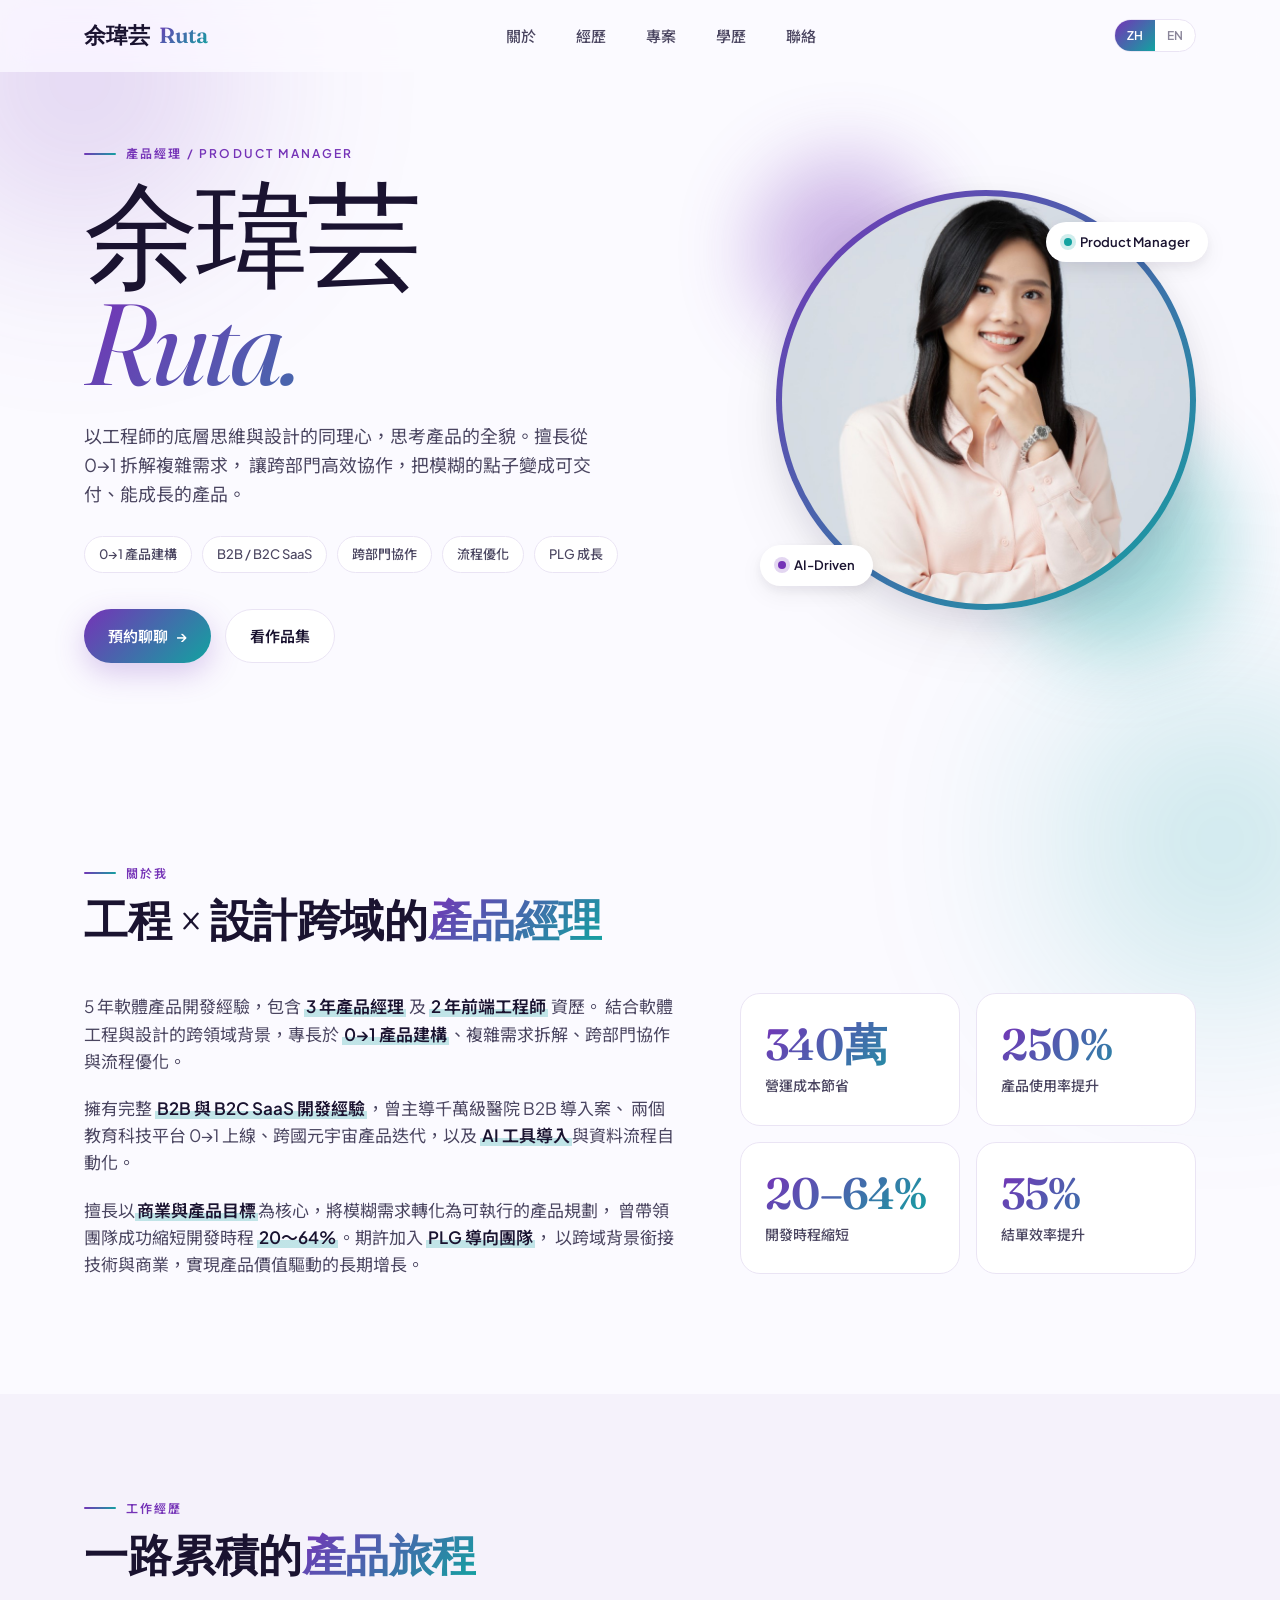
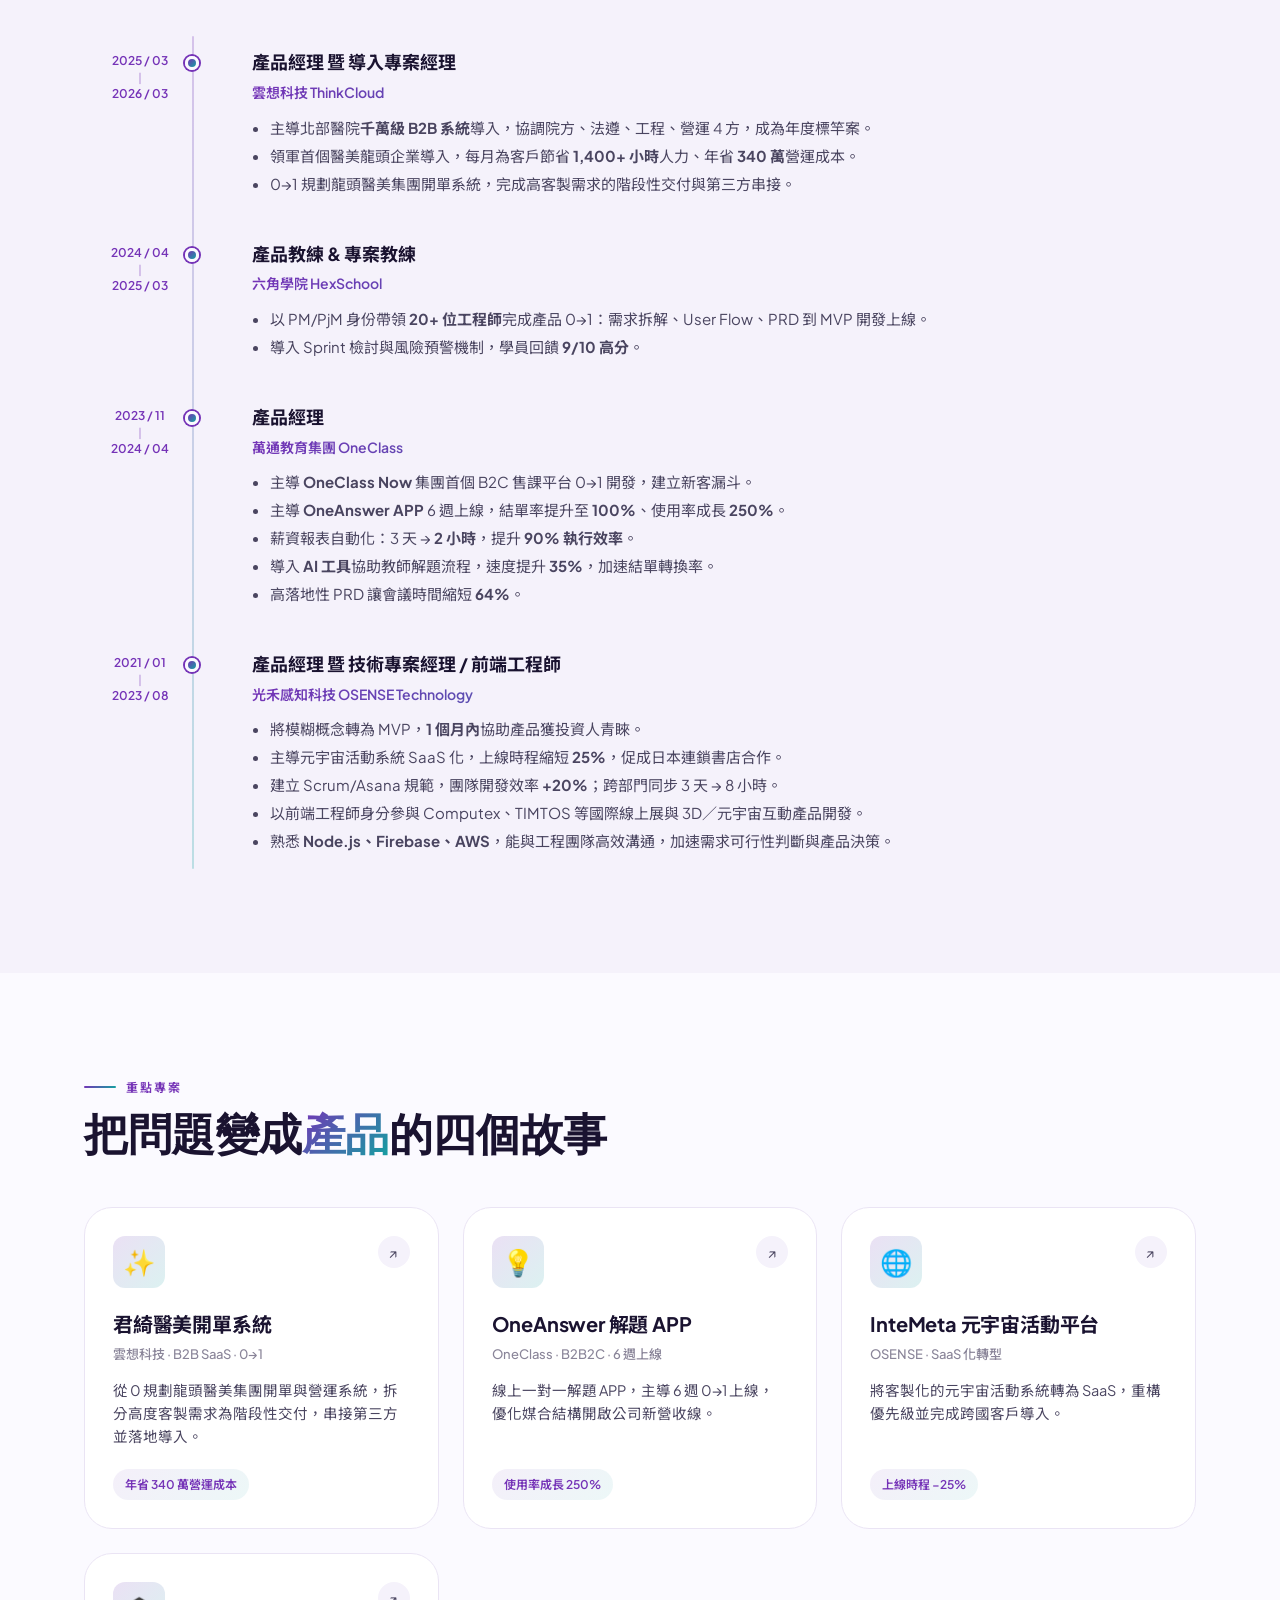
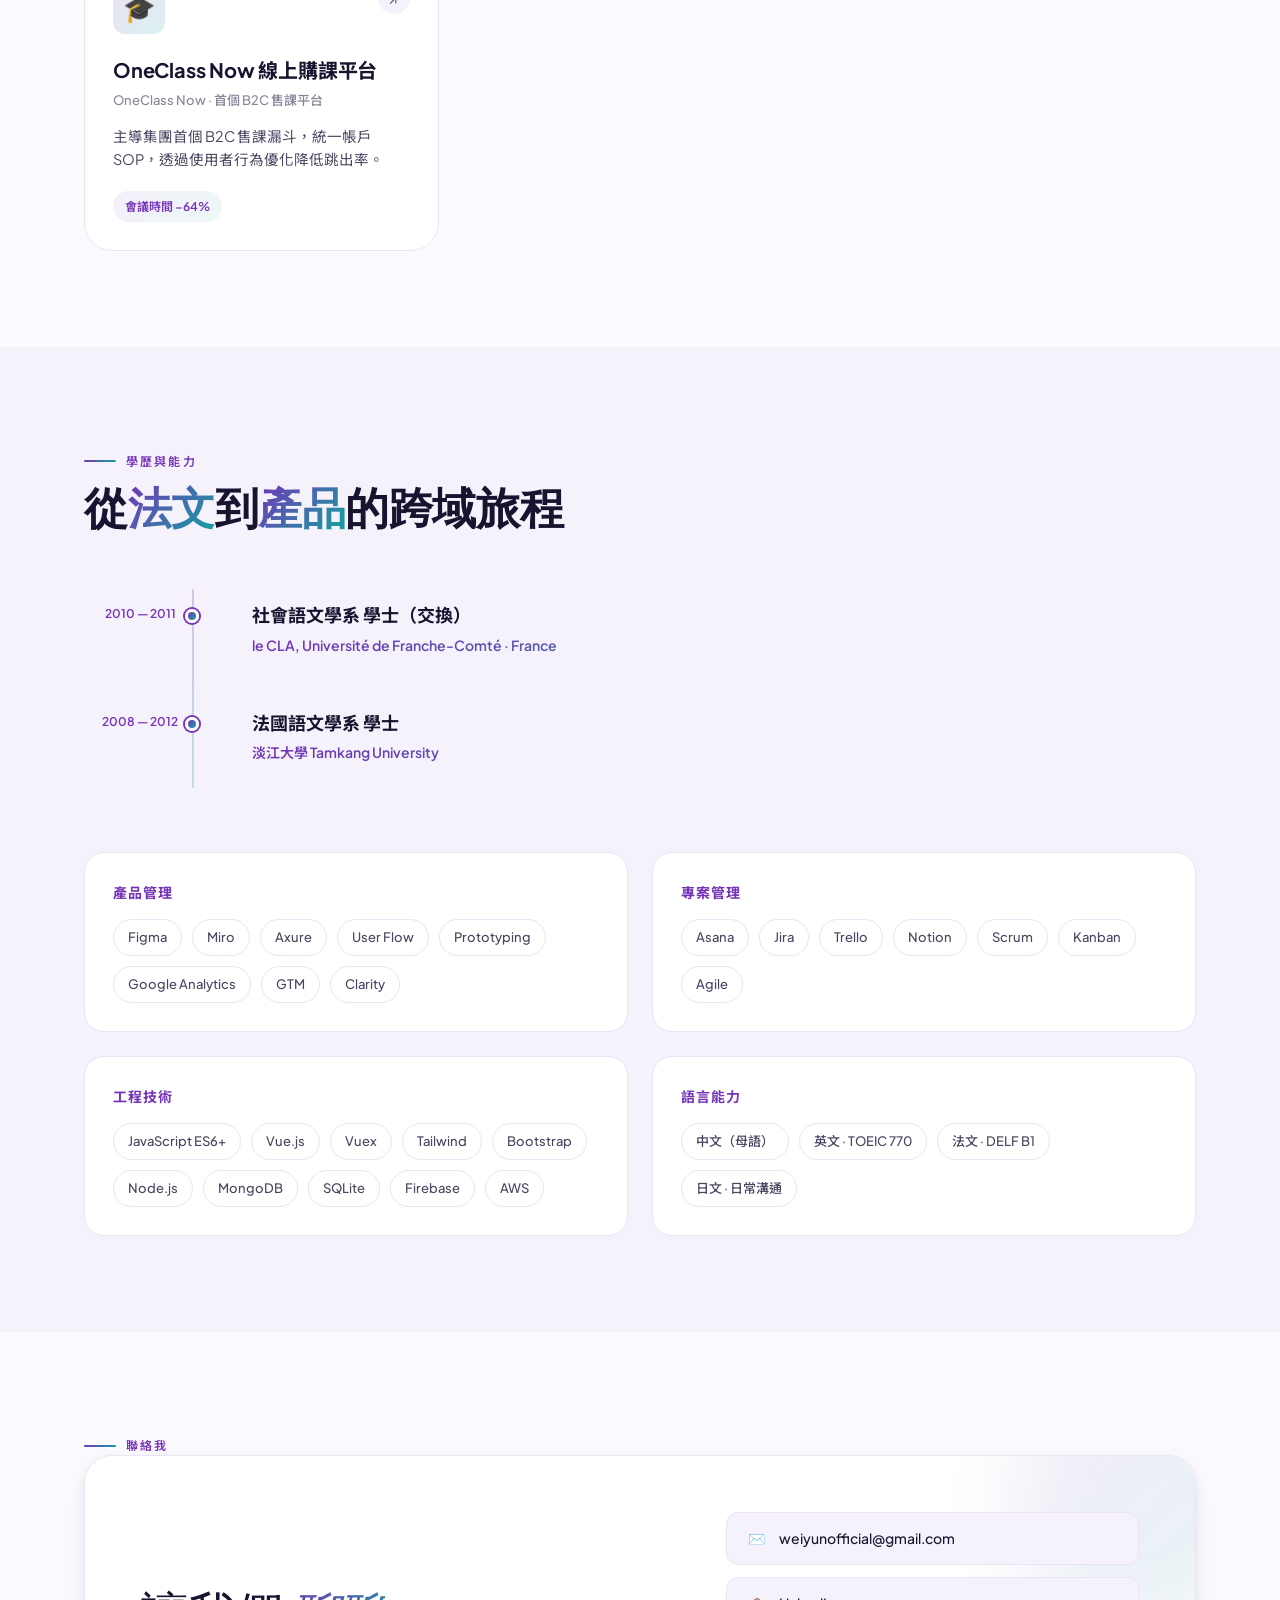
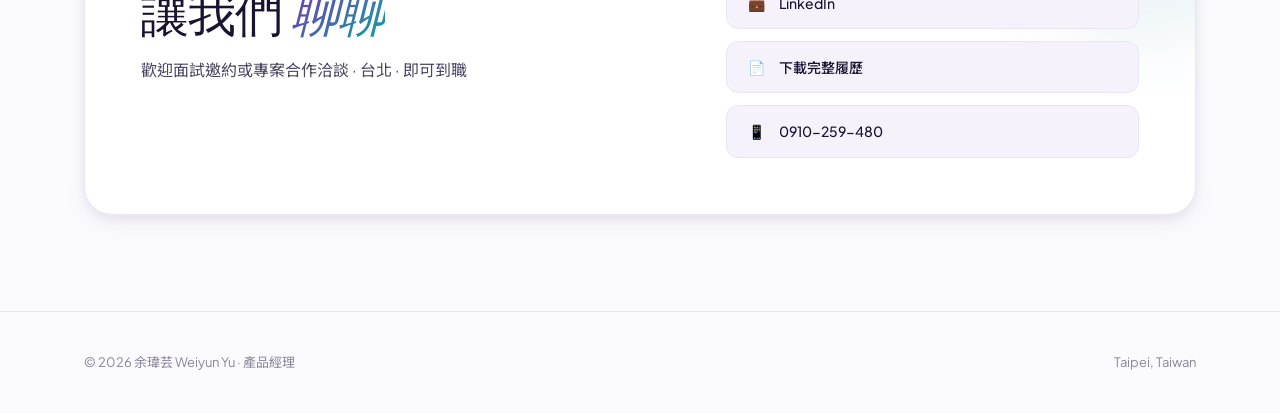
==== commit bb10ba31: "modify text & folder name" ====
--- a/weiyun-site/index.html
+++ b/weiyun-site/index.html
@@ -243,7 +243,8 @@
                 <ul>
                   <li>主導 <strong>OneClass Now</strong> 集團首個 B2C 售課平台 0→1 開發，建立新客漏斗。</li>
                   <li>主導 <strong>OneAnswer APP</strong> 6 週上線，結單率提升至 <strong>100%</strong>、使用率成長 <strong>250%</strong>。</li>
-                  <li>薪資報表自動化：3 天 → <strong>2 小時</strong>；AI 解題工具提升速度 <strong>35%</strong>。</li>
+                  <li>薪資報表自動化：3 天 → <strong>2 小時</strong>，提升 <strong>90% 執行效率</strong>。</li>
+                  <li>導入 <strong>AI 工具</strong>協助教師解題流程，速度提升 <strong>35%</strong>，加速結單轉換率。</li>
                   <li>高落地性 PRD 讓會議時間縮短 <strong>64%</strong>。</li>
                 </ul>
               </div>
@@ -251,7 +252,8 @@
                 <ul>
                   <li>Shipped <strong>OneClass Now</strong> 0 → 1, the group's first B2C course-sales platform — a new acquisition funnel.</li>
                   <li>Launched <strong>OneAnswer APP</strong> in 6 weeks. Deal closure reached <strong>100%</strong>, weekly usage <strong>+250%</strong>.</li>
-                  <li>Automated payroll reporting: 3 days → <strong>2 hours</strong>. AI-assisted tutoring lifted speed by <strong>35%</strong>.</li>
+                  <li>Automated payroll reporting: 3 days → <strong>2 hours</strong>, lifting throughput by <strong>90%</strong>.</li>
+                  <li>Introduced <strong>AI tooling</strong> to tutors — <strong>35%</strong> faster answers, accelerating deal conversion.</li>
                   <li>Ship-ready PRDs cut meeting time by <strong>64%</strong>.</li>
                 </ul>
               </div>
@@ -273,7 +275,8 @@
                   <li>將模糊概念轉為 MVP，<strong>1 個月內</strong>協助產品獲投資人青睞。</li>
                   <li>主導元宇宙活動系統 SaaS 化，上線時程縮短 <strong>25%</strong>，促成日本連鎖書店合作。</li>
                   <li>建立 Scrum/Asana 規範，團隊開發效率 <strong>+20%</strong>；跨部門同步 3 天 → 8 小時。</li>
-                  <li>前期以前端工程師參與 Computex、TIMTOS 國際線上展 3D / 元宇宙互動產品。</li>
+                  <li>以前端工程師身分參與 Computex、TIMTOS 等國際線上展與 3D／元宇宙互動產品開發。</li>
+                  <li>熟悉 <strong>Node.js、Firebase、AWS</strong>，能與工程團隊高效溝通，加速需求可行性判斷與產品決策。</li>
                 </ul>
               </div>
               <div class="t-item__desc" data-i18n-show="en">
@@ -281,7 +284,8 @@
                   <li>Turned a vague concept into an MVP that won investor buy-in within <strong>1 month</strong>.</li>
                   <li>Led the SaaS transformation of a metaverse event platform — launch time cut by <strong>25%</strong>, unlocking a partnership with a major Japanese bookstore chain.</li>
                   <li>Standardised Scrum + Asana rituals: team throughput <strong>+20%</strong>; cross-team sync 3 days → 8 hours.</li>
-                  <li>Started as a frontend engineer shipping 3D / metaverse experiences for Computex & TIMTOS.</li>
+                  <li>Shipped 3D / metaverse experiences at Computex & TIMTOS as a frontend engineer.</li>
+                  <li>Comfortable with <strong>Node.js, Firebase & AWS</strong> — engineering fluency speeds up feasibility calls and product decisions.</li>
                 </ul>
               </div>
             </div>
@@ -327,10 +331,10 @@
             <span class="p-card__badge" data-zh="上線時程 −25%" data-en="Launch time −25%">上線時程 −25%</span>
           </a>
 
-          <a class="p-card" href="projects/qubby/index.html" target="_blank" rel="noopener">
+          <a class="p-card" href="projects/oneclassnow/index.html" target="_blank" rel="noopener">
             <span class="p-card__arrow" aria-hidden="true">↗</span>
             <div class="p-card__icon">🎓</div>
-            <h3 class="p-card__title" data-zh="Qubby 線上購課平台" data-en="Qubby · Course Marketplace">Qubby 線上購課平台</h3>
+            <h3 class="p-card__title" data-zh="OneClass Now 線上購課平台" data-en="OneClass Now · Course Marketplace">OneClass Now 線上購課平台</h3>
             <p class="p-card__org" data-zh="OneClass Now · 首個 B2C 售課平台" data-en="OneClass Now · First B2C sales platform">OneClass Now · 首個 B2C 售課平台</p>
             <p class="p-card__desc" data-zh="主導集團首個 B2C 售課漏斗，統一帳戶 SOP，透過使用者行為優化降低跳出率。" data-en="Led the group's first B2C course funnel — standardised account SOP, optimised behaviour-driven UX to lower bounce.">集團首個 B2C 售課平台，建立引流漏斗。</p>
             <span class="p-card__badge" data-zh="會議時間 −64%" data-en="Meeting time −64%">會議時間 −64%</span>
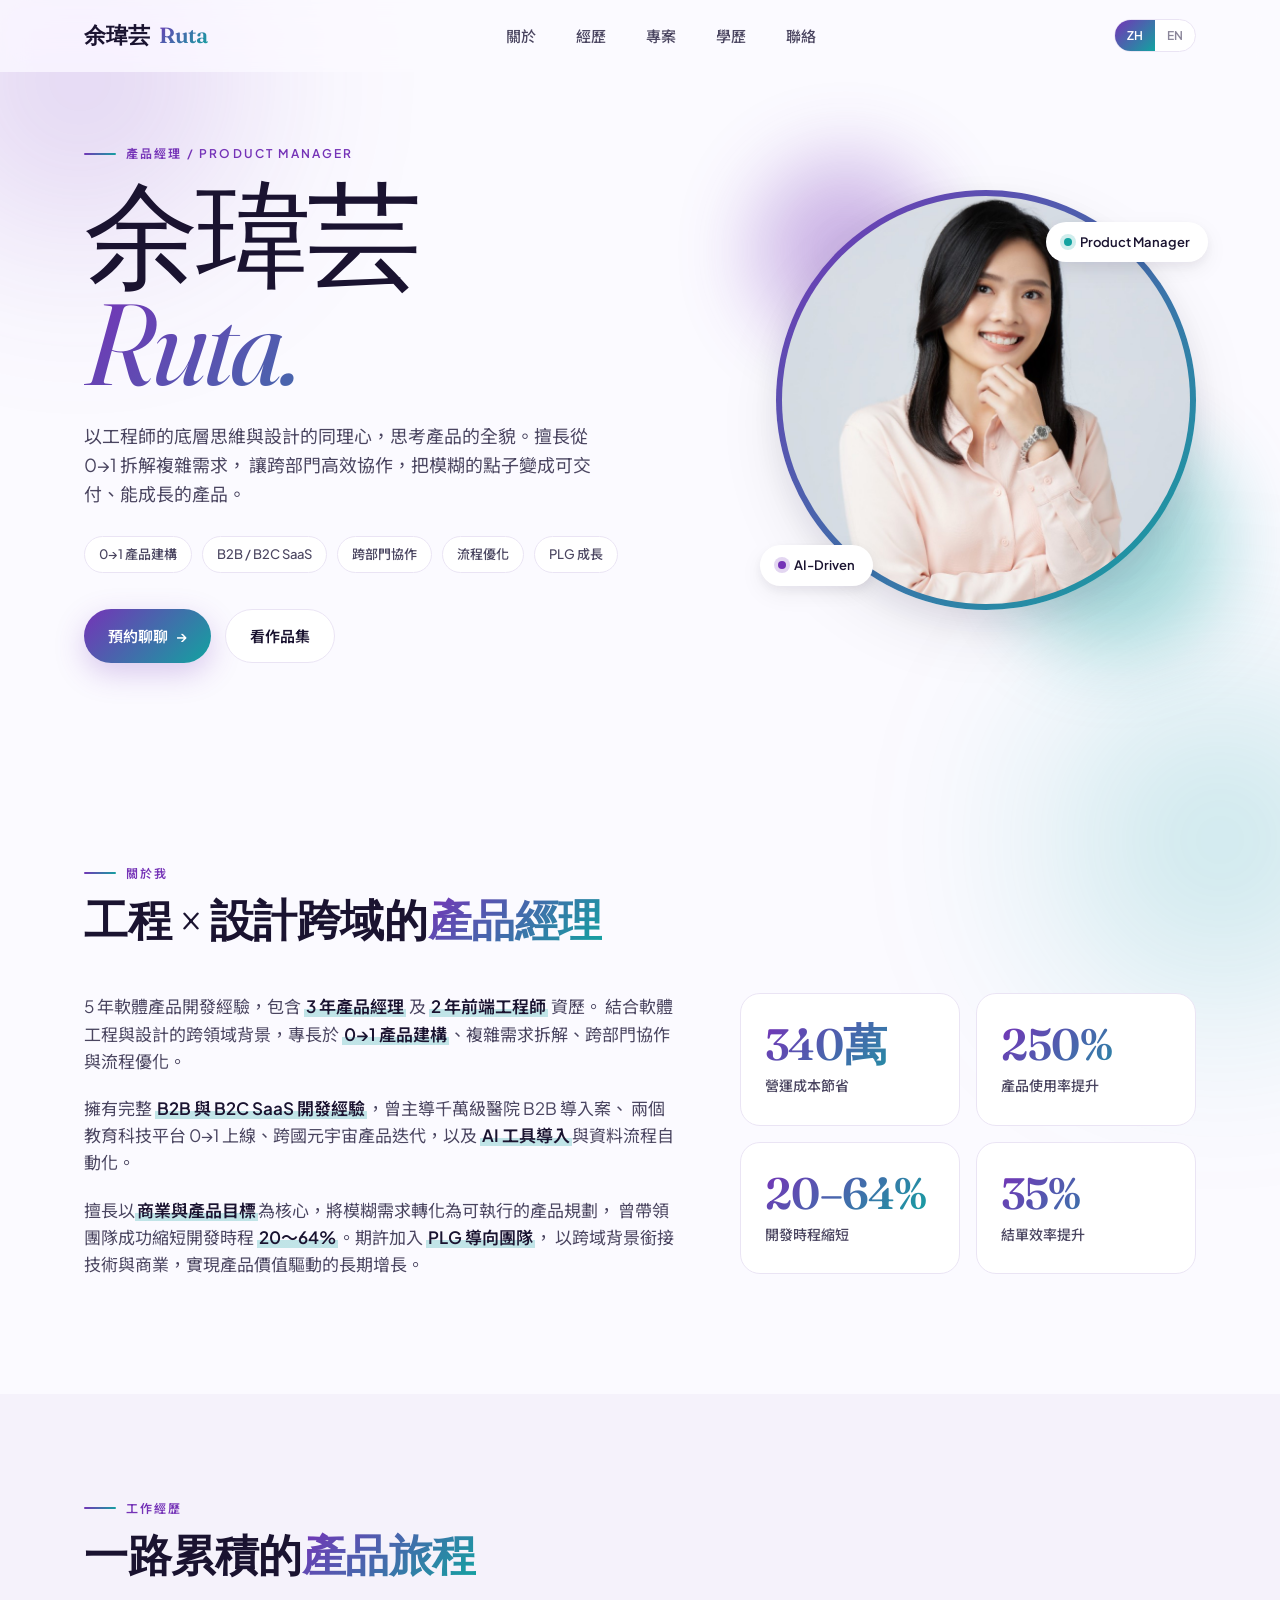
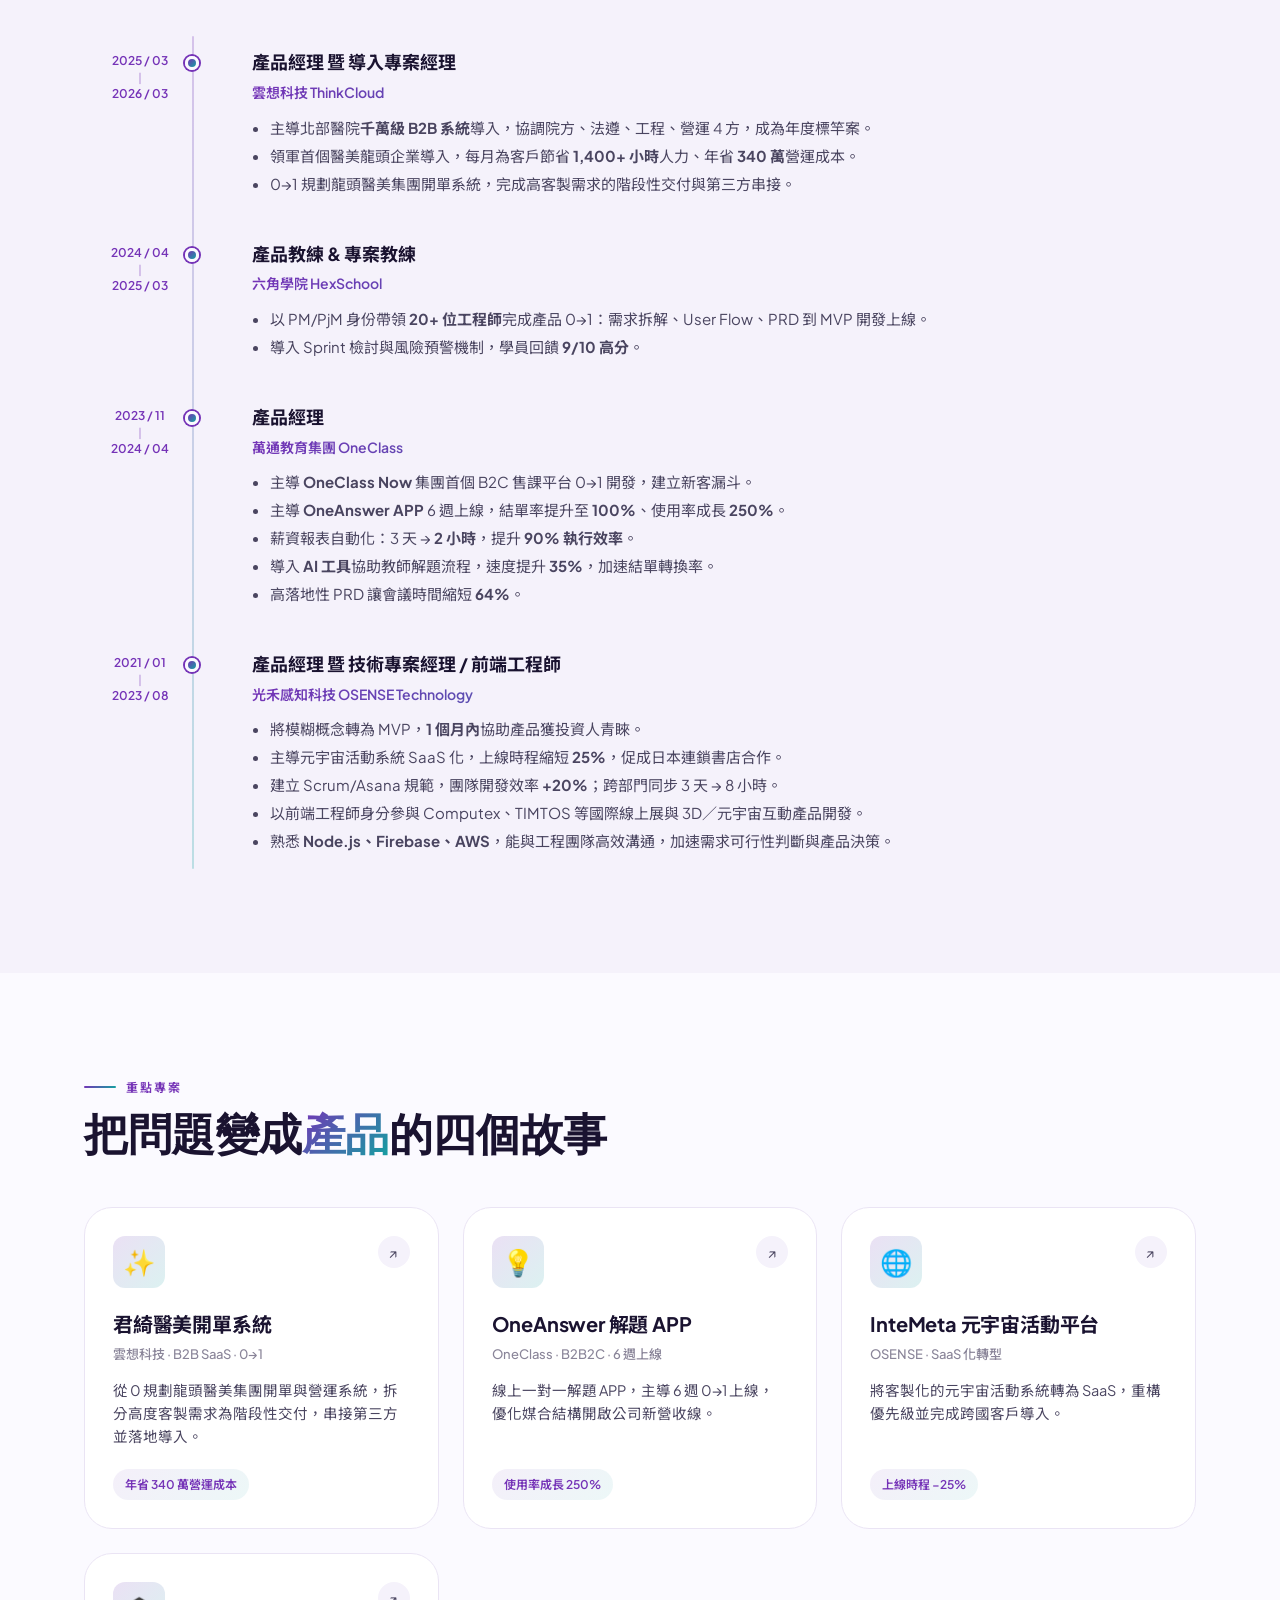
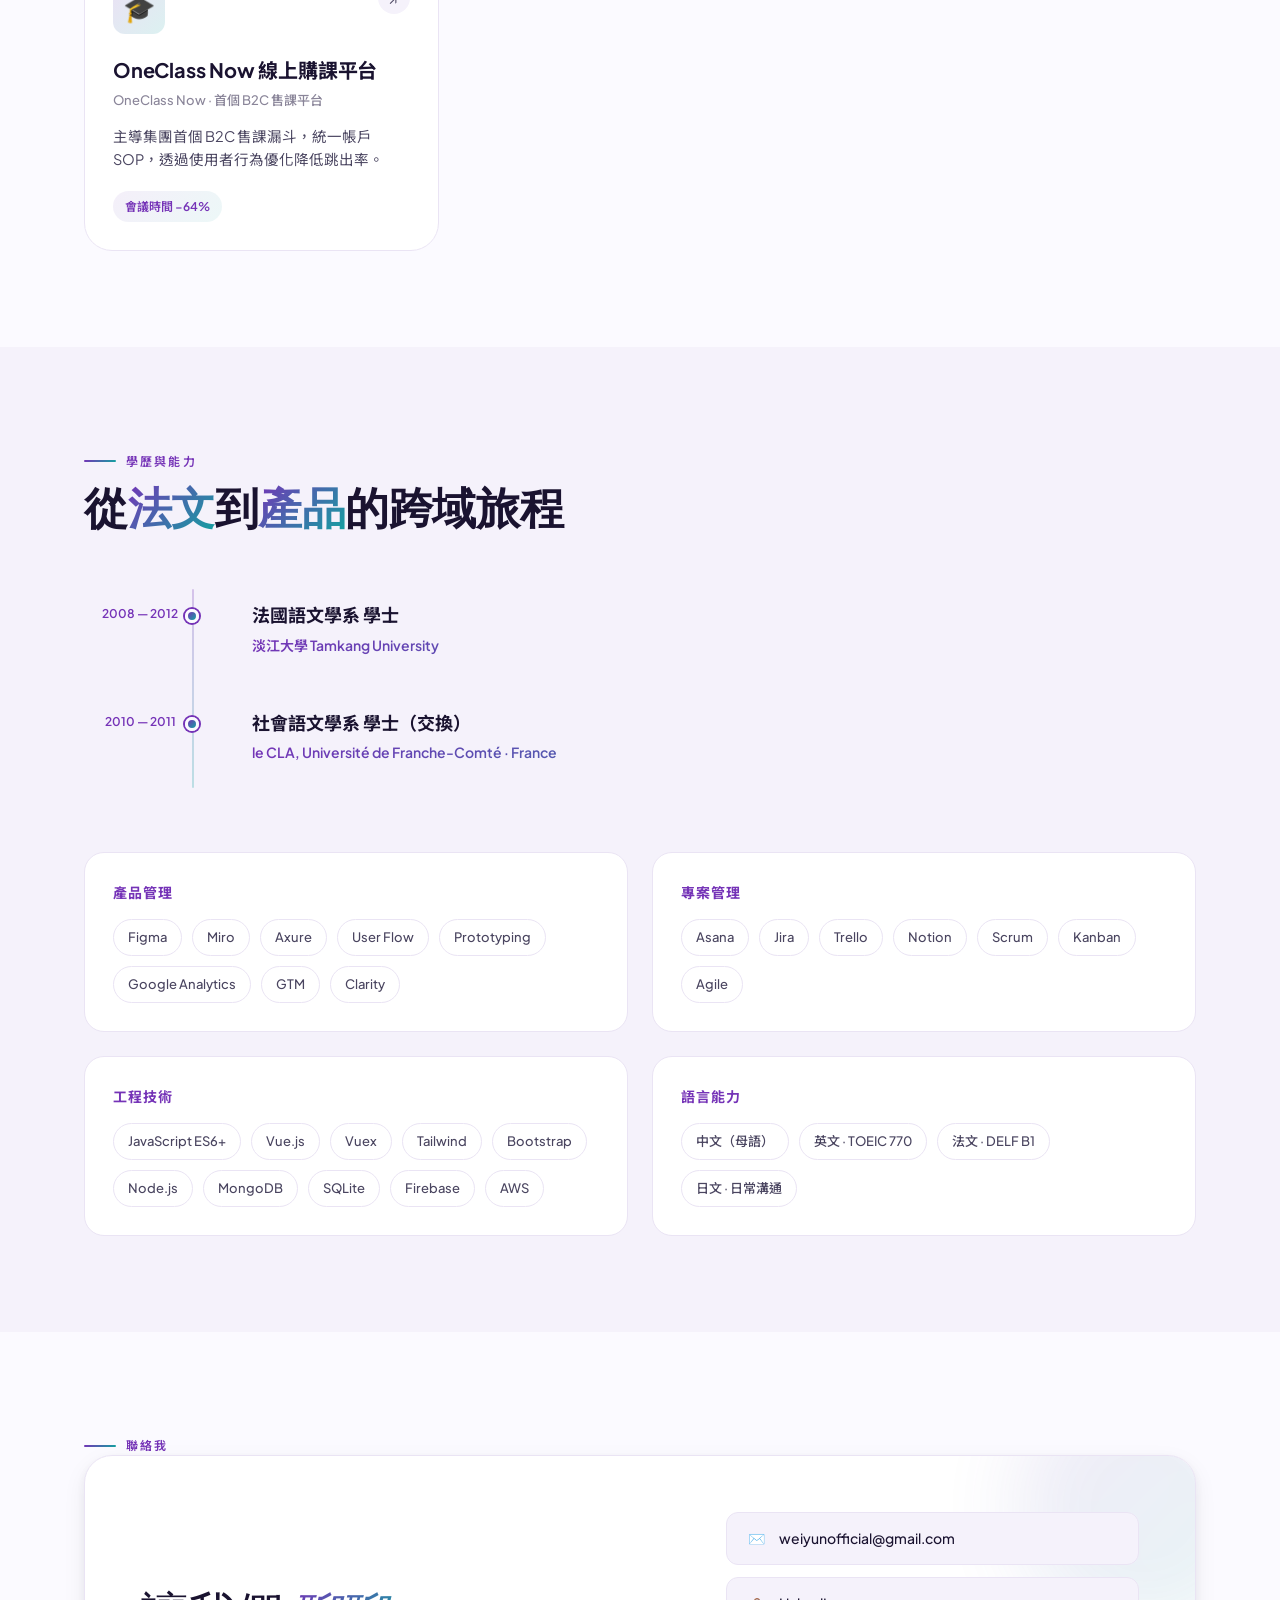
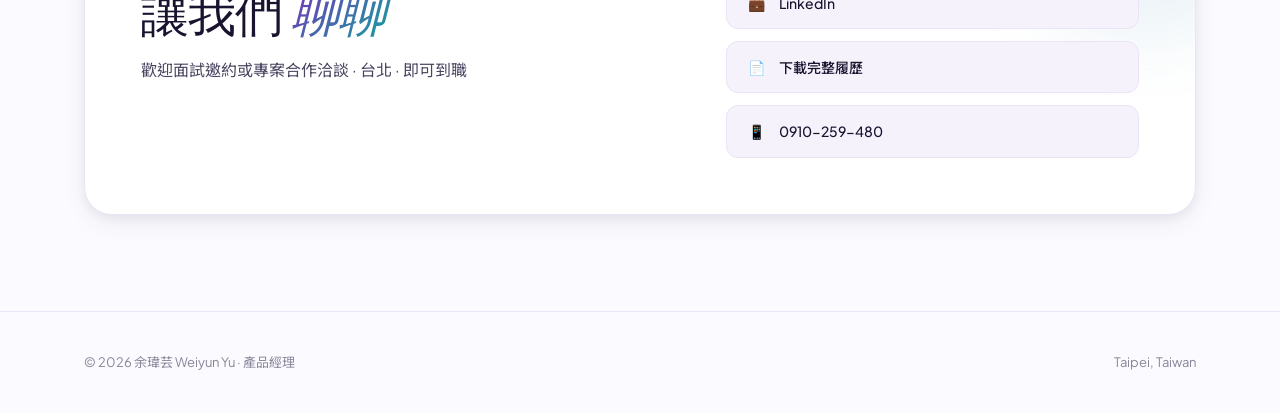
==== commit b856dc61: "modify italic font" ====
--- a/weiyun-site/index.html
+++ b/weiyun-site/index.html
@@ -354,20 +354,20 @@
         <div class="timeline reveal" style="margin-bottom: 56px;">
 
           <article class="t-item">
+            <div class="t-item__when" data-zh="2008 — 2012" data-en="2008 — 2012">2008 — 2012</div>
+            <div class="t-item__dot"></div>
+            <div class="t-item__body">
+              <h3 class="t-item__role" data-zh="法國語文學系 學士" data-en="B.A. in French Language & Literature">法國語文學系 學士</h3>
+              <p class="t-item__org">淡江大學 Tamkang University</p>
+            </div>
+          </article>
+
+          <article class="t-item">
             <div class="t-item__when" data-zh="2010 — 2011" data-en="2010 — 2011">2010 — 2011</div>
             <div class="t-item__dot"></div>
             <div class="t-item__body">
               <h3 class="t-item__role" data-zh="社會語文學系 學士（交換）" data-en="Applied Linguistics (Exchange)">社會語文學系 學士（交換）</h3>
               <p class="t-item__org">le CLA, Université de Franche-Comté · France</p>
-            </div>
-          </article>
-
-          <article class="t-item">
-            <div class="t-item__when" data-zh="2008 — 2012" data-en="2008 — 2012">2008 — 2012</div>
-            <div class="t-item__dot"></div>
-            <div class="t-item__body">
-              <h3 class="t-item__role" data-zh="法國語文學系 學士" data-en="B.A. in French Language & Literature">法國語文學系 學士</h3>
-              <p class="t-item__org">淡江大學 Tamkang University</p>
             </div>
           </article>
 
--- a/weiyun-site/assets/styles.css
+++ b/weiyun-site/assets/styles.css
@@ -312,6 +312,7 @@
   -webkit-background-clip: text;
   background-clip: text;
   color: transparent;
+  padding-right: 0.15em;
 }
 .hero__tagline {
   font-size: clamp(16px, 1.4vw, 18px);
@@ -709,6 +710,8 @@
   background-clip: text;
   color: transparent;
   font-style: italic;
+  padding-right: 0.15em;
+  display: inline-block;
 }
 .contact-card p {
   font-size: 16px;
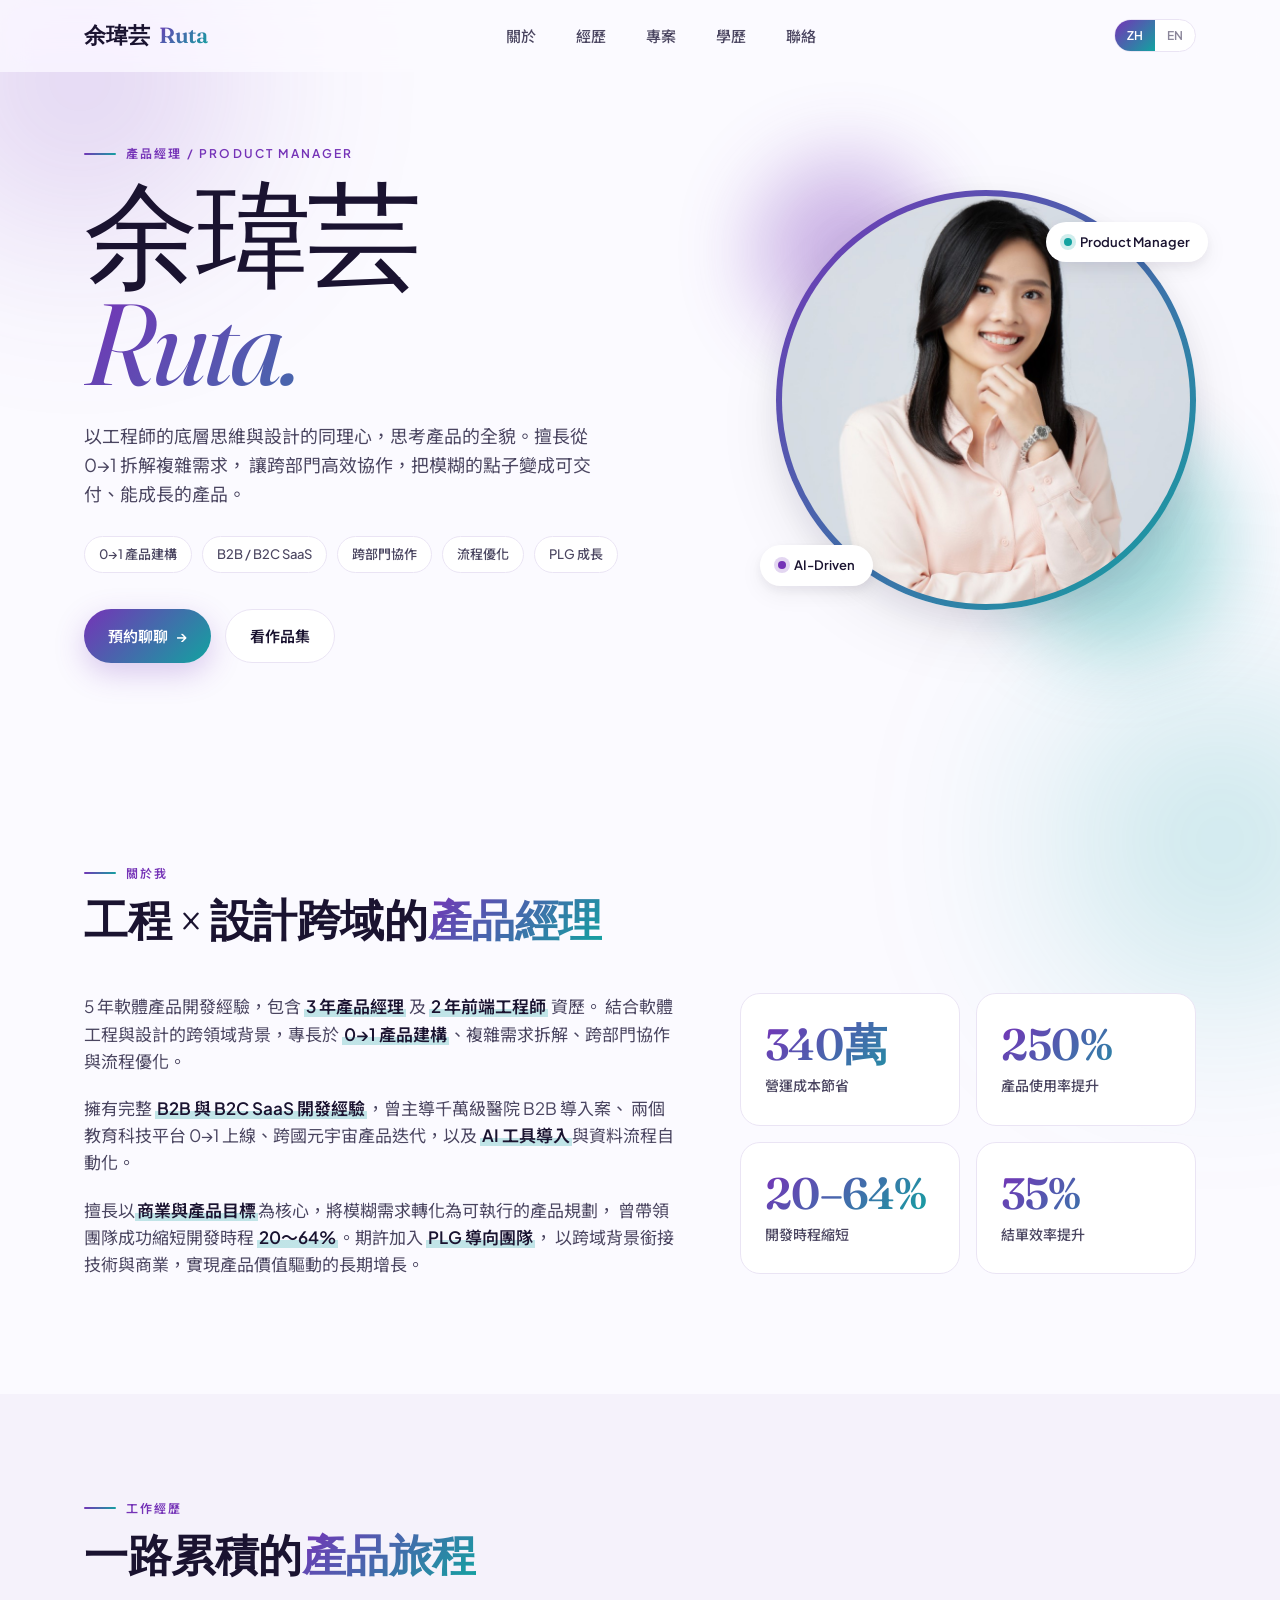
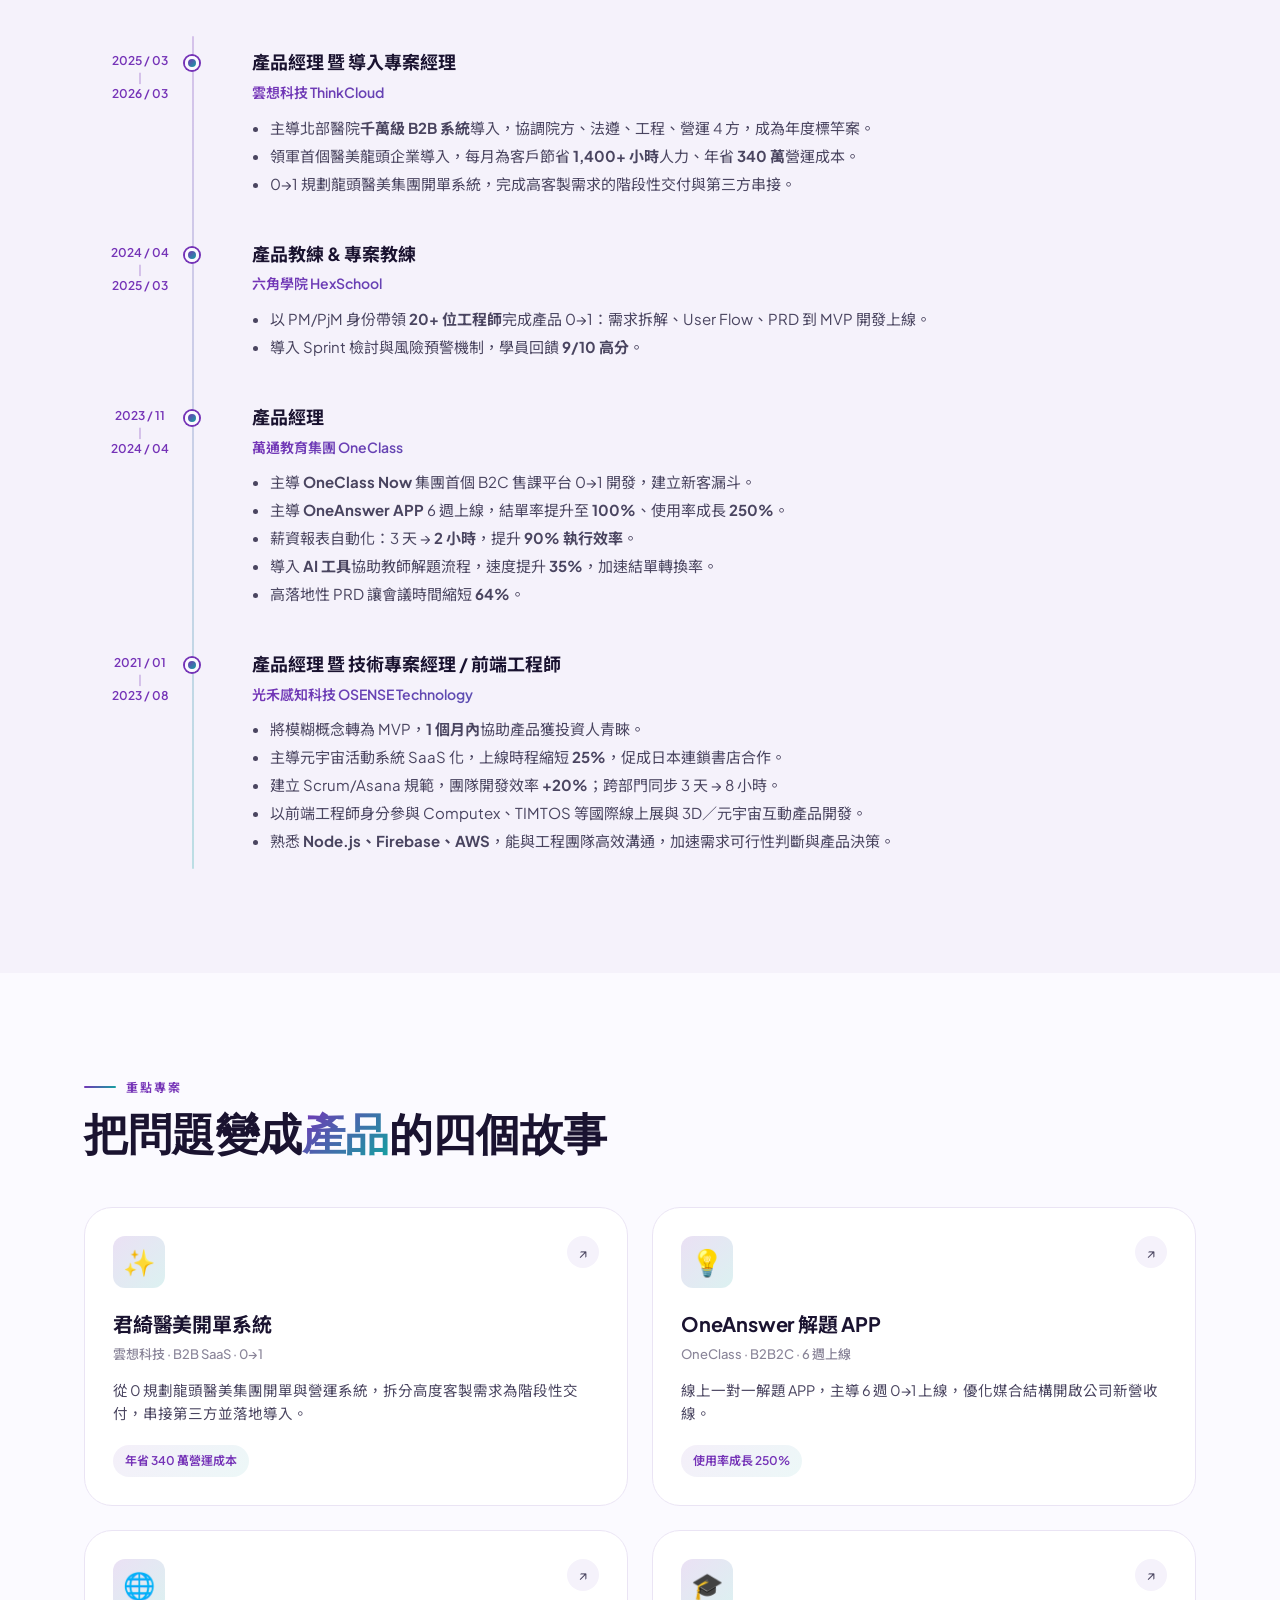
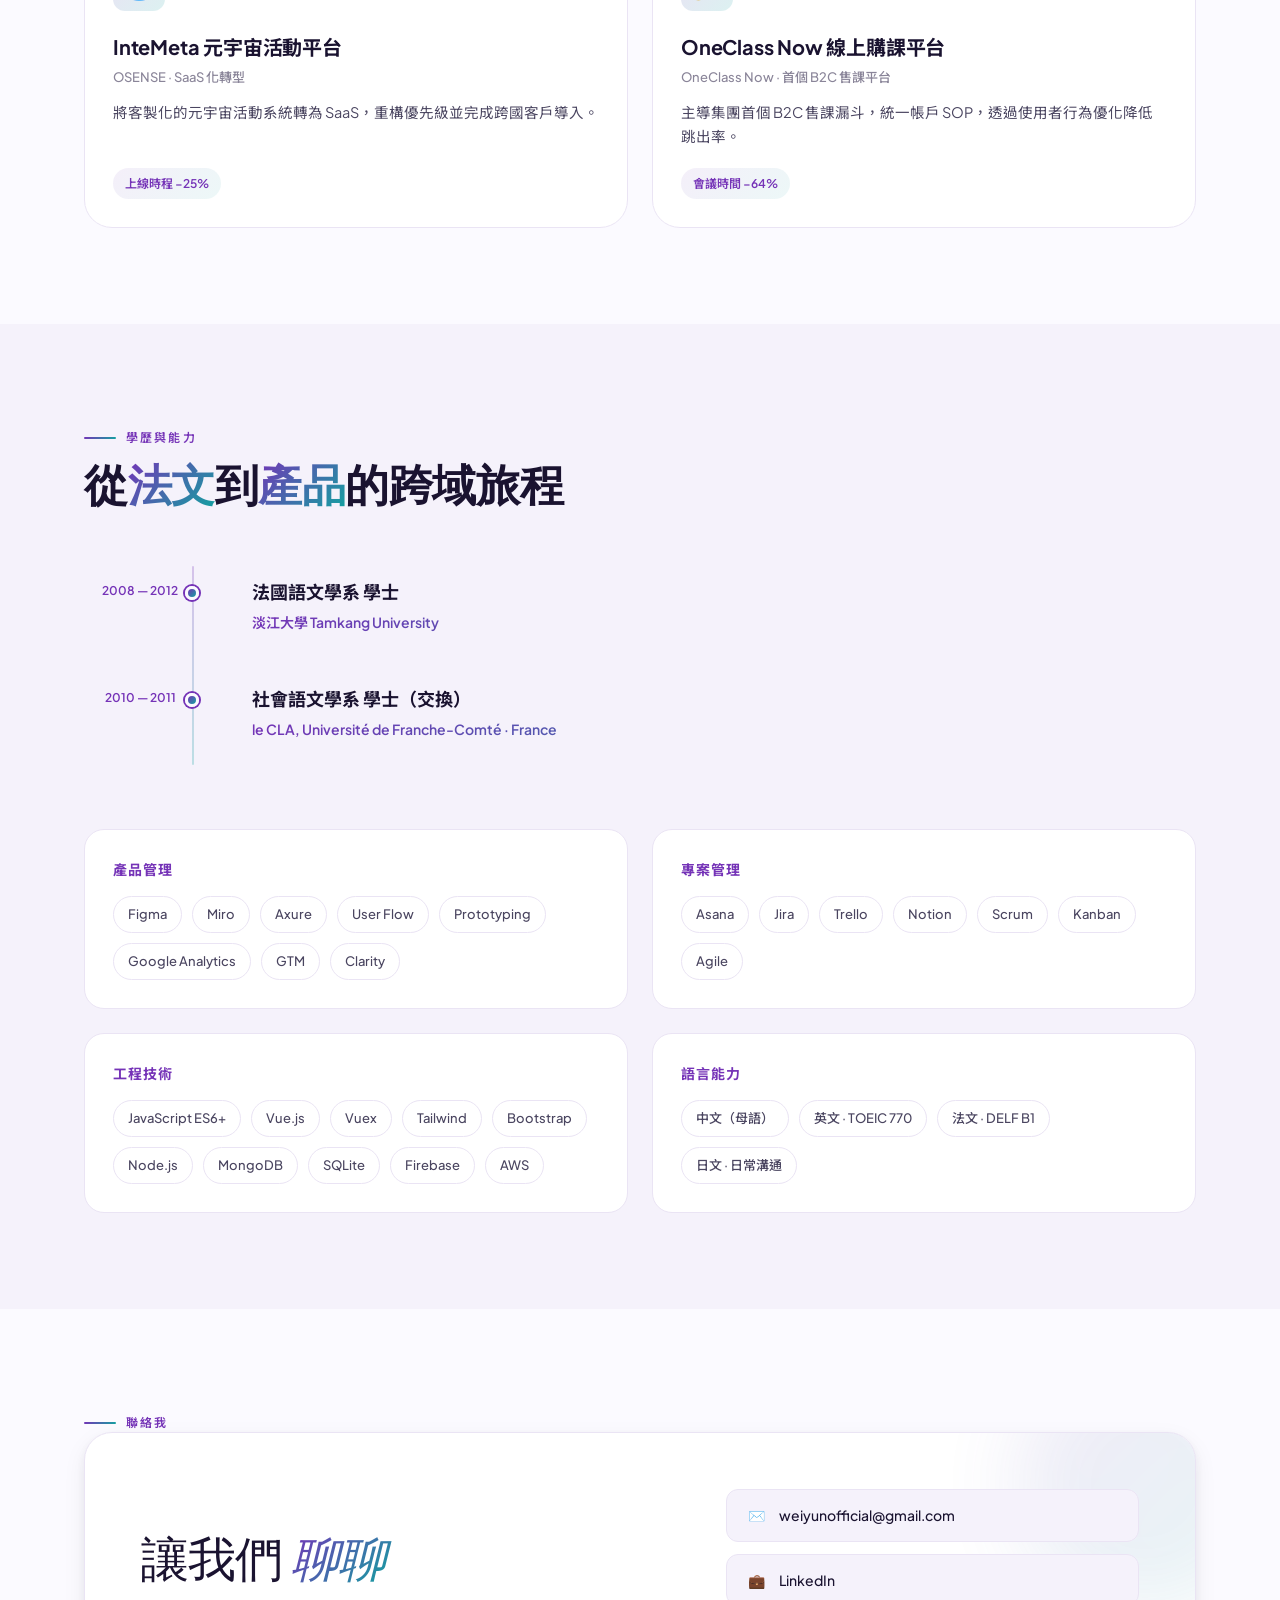
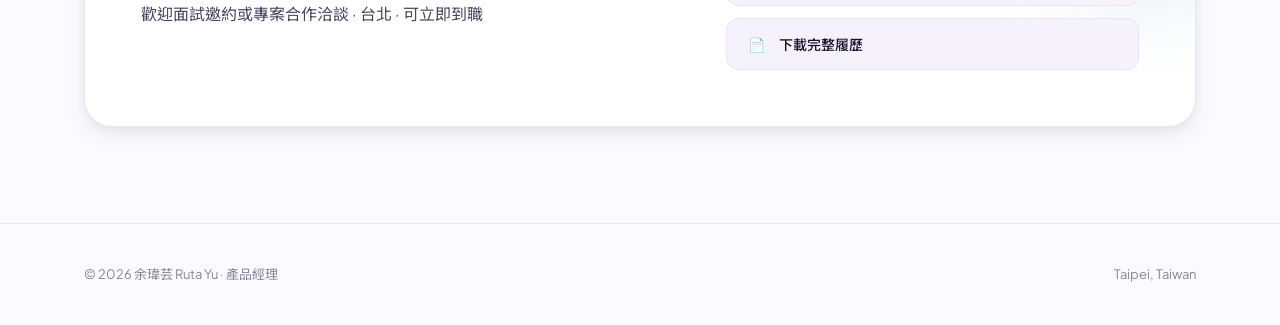
==== commit 6c24577b: "add resume.pdf" ====
--- a/weiyun-site/index.html
+++ b/weiyun-site/index.html
@@ -438,7 +438,7 @@
           <div>
             <h2 data-i18n-show="zh">讓我們 <span class="hl">聊聊</span></h2>
             <h2 data-i18n-show="en">Let's <span class="hl">talk</span></h2>
-            <p data-i18n-show="zh">歡迎面試邀約或專案合作洽談 · 台北 · 即可到職</p>
+            <p data-i18n-show="zh">歡迎面試邀約或專案合作洽談 · 台北 · 可立即到職</p>
             <p data-i18n-show="en">Open to interviews & collaborations · based in Taipei · ready to start</p>
           </div>
           <div class="contact-links">
@@ -446,17 +446,13 @@
               <span class="contact-link__icon" aria-hidden="true">✉️</span>
               <span>weiyunofficial@gmail.com</span>
             </a>
-            <a class="contact-link" href="https://www.linkedin.com/" target="_blank" rel="noopener noreferrer">
+            <a class="contact-link" href="https://www.linkedin.com/in/wei-yun-yu-075400172/" target="_blank" rel="noopener noreferrer">
               <span class="contact-link__icon" aria-hidden="true">💼</span>
               <span>LinkedIn</span>
             </a>
-            <a class="contact-link" href="#" download>
+            <a class="contact-link" href="assets/resume.pdf" download>
               <span class="contact-link__icon" aria-hidden="true">📄</span>
               <span data-zh="下載完整履歷" data-en="Download Resume">下載完整履歷</span>
-            </a>
-            <a class="contact-link" href="tel:+886910259480">
-              <span class="contact-link__icon" aria-hidden="true">📱</span>
-              <span>0910-259-480</span>
             </a>
           </div>
         </div>
@@ -469,7 +465,7 @@
   <footer class="footer">
     <div class="container footer__inner">
       <div>
-        <span>© <span data-year>2026</span> 余瑋芸 Weiyun Yu · </span>
+        <span>© <span data-year>2026</span> 余瑋芸 Ruta Yu · </span>
         <span data-zh="產品經理" data-en="Product Manager">產品經理</span>
       </div>
       <div>Taipei, Taiwan</div>
--- a/weiyun-site/assets/styles.css
+++ b/weiyun-site/assets/styles.css
@@ -557,7 +557,7 @@
 /* ---------- Projects Grid ---------- */
 .projects-grid {
   display: grid;
-  grid-template-columns: repeat(3, 1fr);
+  grid-template-columns: repeat(2, 1fr);
   gap: 24px;
 }
 .p-card {
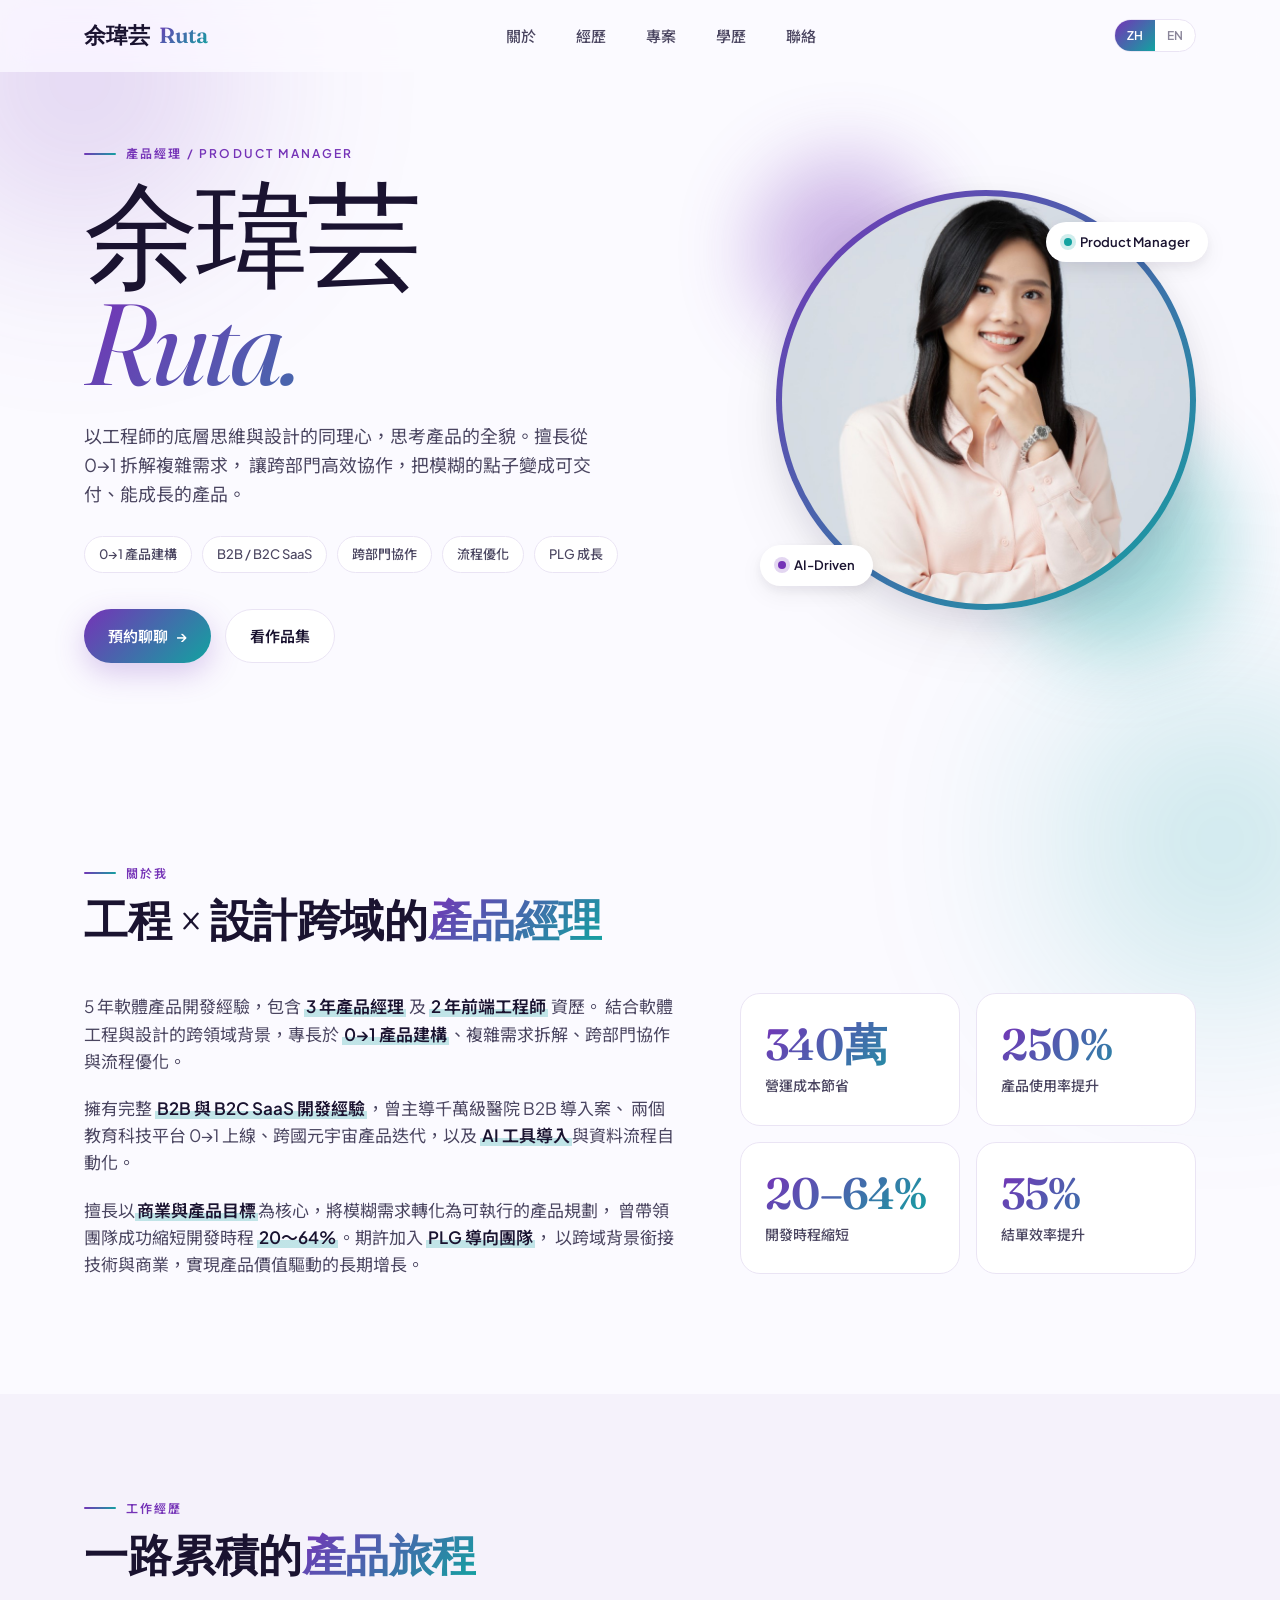
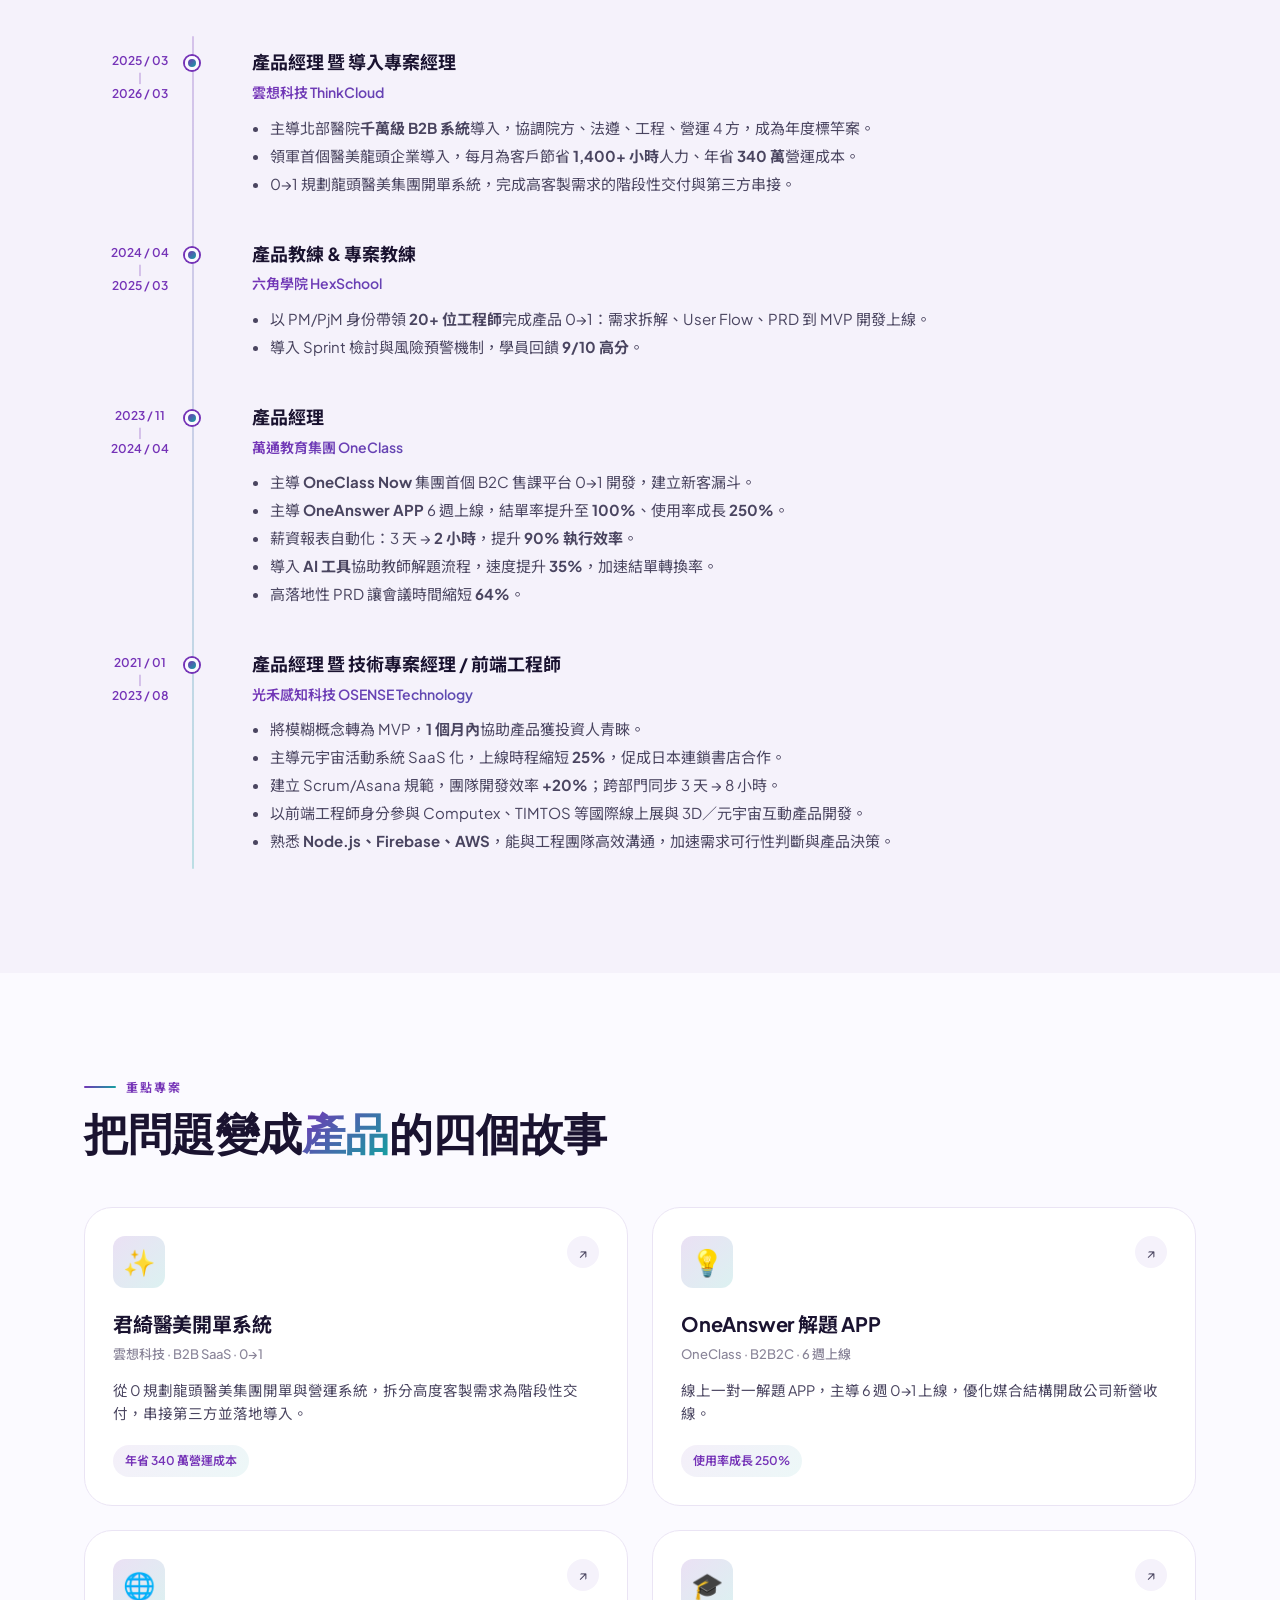
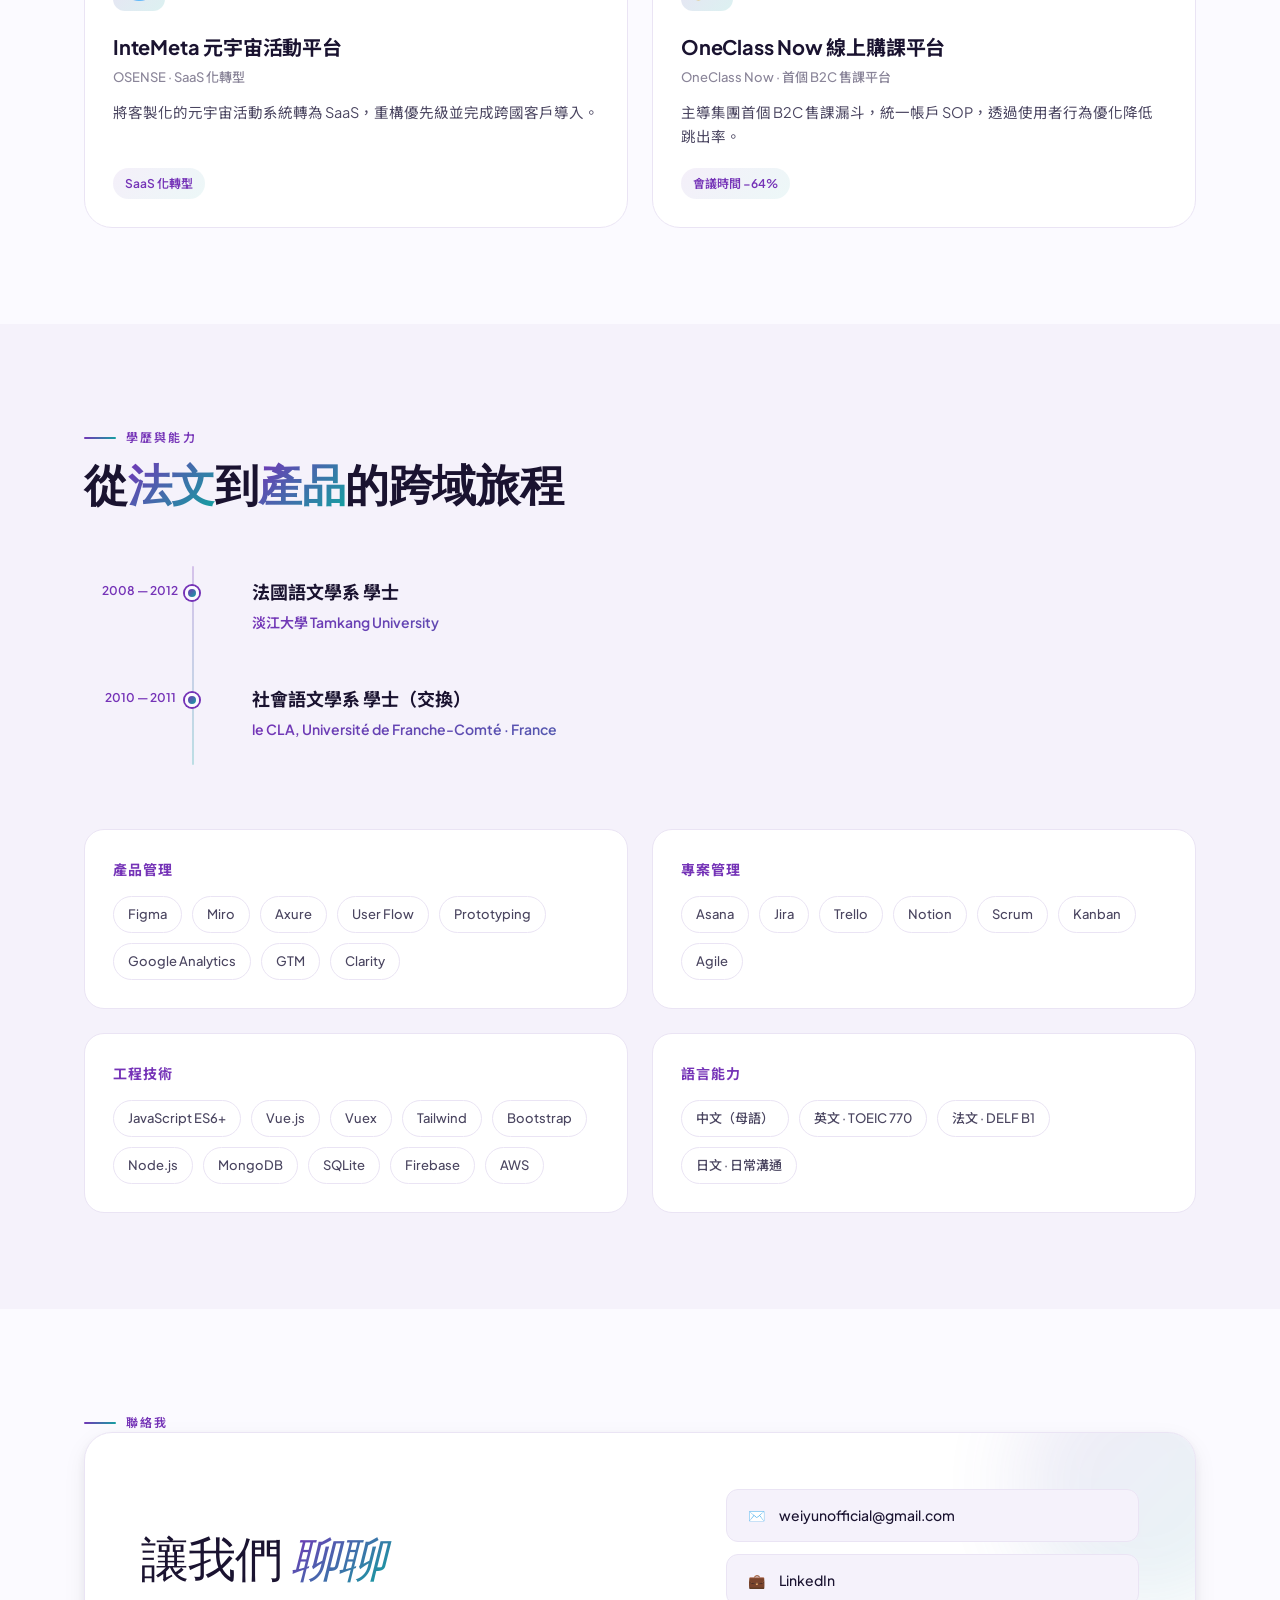
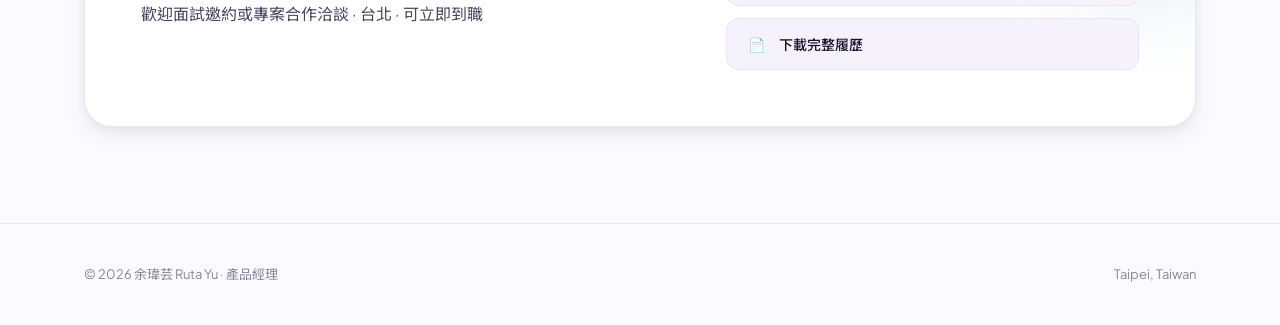
==== commit 34e798d2: "modify text in index" ====
--- a/weiyun-site/index.html
+++ b/weiyun-site/index.html
@@ -328,7 +328,7 @@
             <h3 class="p-card__title" data-zh="InteMeta 元宇宙活動平台" data-en="InteMeta · Metaverse Events">InteMeta 元宇宙活動平台</h3>
             <p class="p-card__org" data-zh="OSENSE · SaaS 化轉型" data-en="OSENSE · SaaS transformation">OSENSE · SaaS 化轉型</p>
             <p class="p-card__desc" data-zh="將客製化的元宇宙活動系統轉為 SaaS，重構優先級並完成跨國客戶導入。" data-en="Turned a bespoke metaverse event system into a SaaS — re-prioritised scope and delivered to a cross-border client.">將元宇宙活動系統轉為 SaaS 化產品。</p>
-            <span class="p-card__badge" data-zh="上線時程 −25%" data-en="Launch time −25%">上線時程 −25%</span>
+            <span class="p-card__badge" data-zh="SaaS 化轉型" data-en="SaaS transformation">SaaS 化轉型</span>
           </a>
 
           <a class="p-card" href="projects/oneclassnow/index.html" target="_blank" rel="noopener">
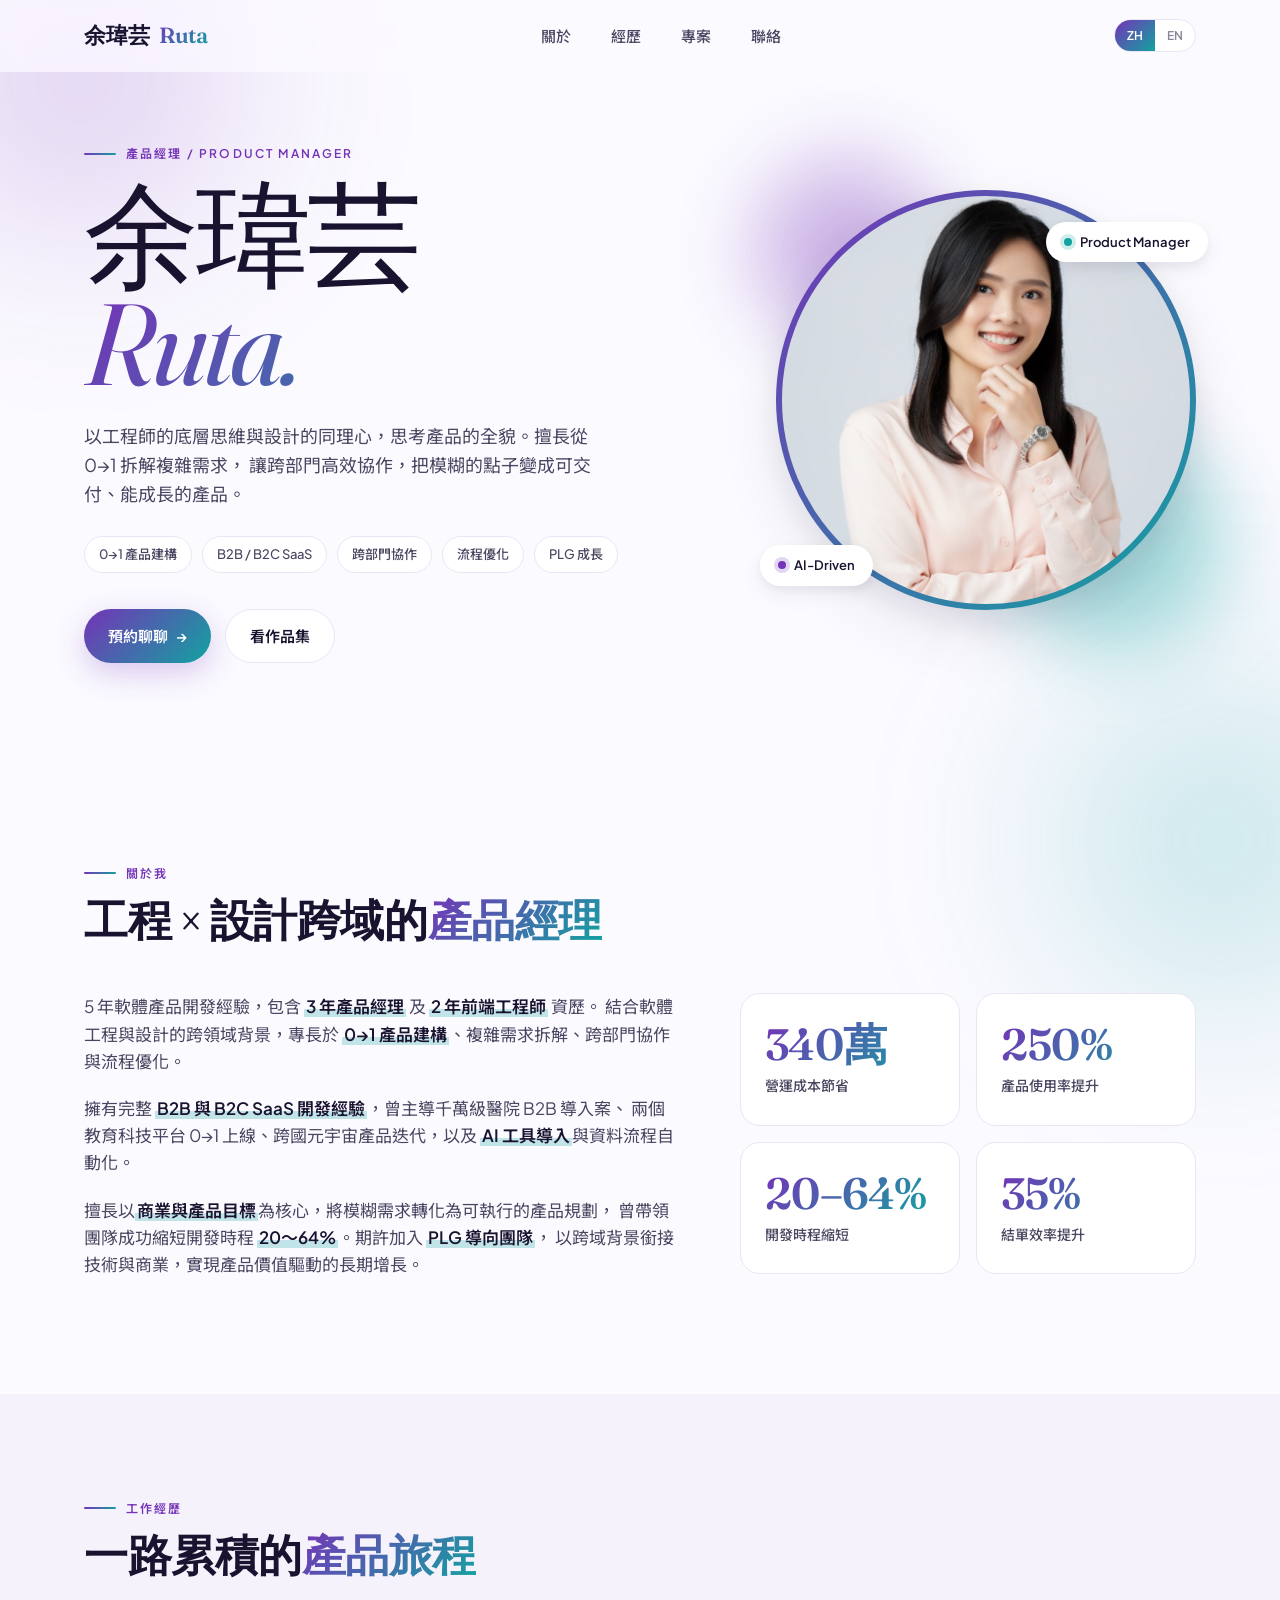
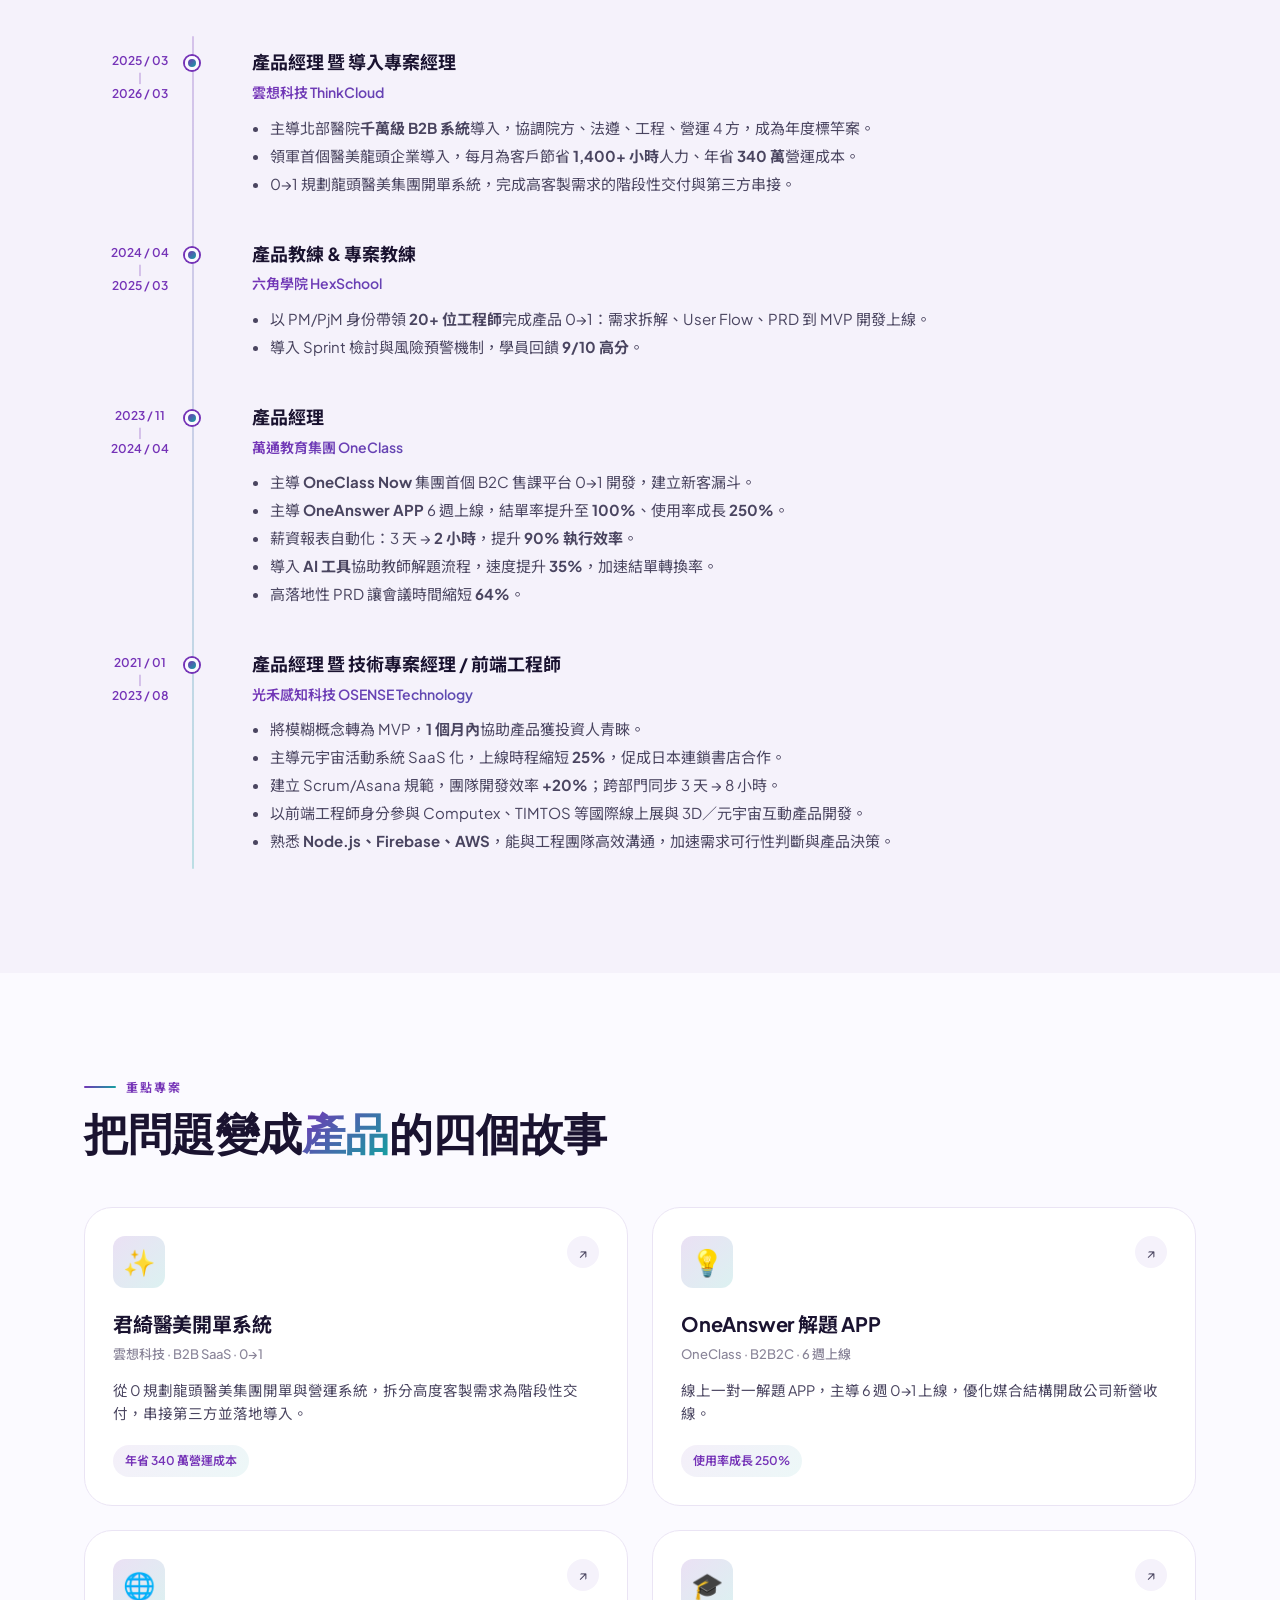
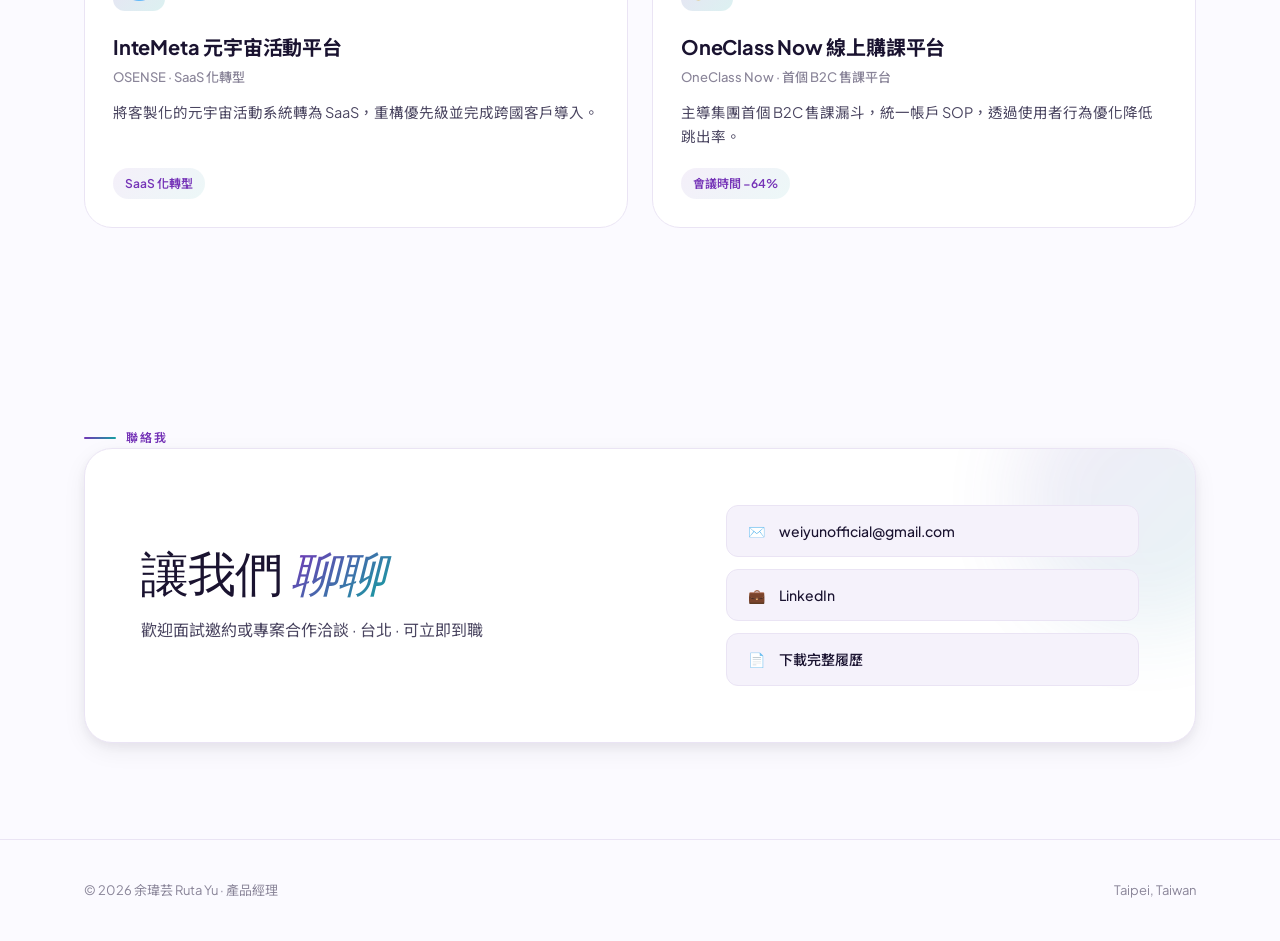
==== commit 647915e7: "delete section "education"" ====
--- a/weiyun-site/index.html
+++ b/weiyun-site/index.html
@@ -28,7 +28,6 @@
         <a class="nav__link" href="#about" data-zh="關於" data-en="About">關於</a>
         <a class="nav__link" href="#experience" data-zh="經歷" data-en="Experience">經歷</a>
         <a class="nav__link" href="#projects" data-zh="專案" data-en="Projects">專案</a>
-        <a class="nav__link" href="#education" data-zh="學歷" data-en="Education">學歷</a>
         <a class="nav__link" href="#contact" data-zh="聯絡" data-en="Contact">聯絡</a>
       </nav>
 
@@ -340,92 +339,6 @@
             <span class="p-card__badge" data-zh="會議時間 −64%" data-en="Meeting time −64%">會議時間 −64%</span>
           </a>
 
-        </div>
-      </div>
-    </section>
-
-    <!-- ============ EDUCATION + SKILLS ============ -->
-    <section class="section section--alt" id="education">
-      <div class="container">
-        <span class="eyebrow" data-zh="學歷與能力" data-en="Education & Skills">學歷與能力</span>
-        <h2 class="section-title" data-i18n-show="zh">從<span class="gradient-text">法文</span>到<span class="gradient-text">產品</span>的跨域旅程</h2>
-        <h2 class="section-title" data-i18n-show="en">From <span class="gradient-text">French literature</span> to <span class="gradient-text">product</span></h2>
-
-        <div class="timeline reveal" style="margin-bottom: 56px;">
-
-          <article class="t-item">
-            <div class="t-item__when" data-zh="2008 — 2012" data-en="2008 — 2012">2008 — 2012</div>
-            <div class="t-item__dot"></div>
-            <div class="t-item__body">
-              <h3 class="t-item__role" data-zh="法國語文學系 學士" data-en="B.A. in French Language & Literature">法國語文學系 學士</h3>
-              <p class="t-item__org">淡江大學 Tamkang University</p>
-            </div>
-          </article>
-
-          <article class="t-item">
-            <div class="t-item__when" data-zh="2010 — 2011" data-en="2010 — 2011">2010 — 2011</div>
-            <div class="t-item__dot"></div>
-            <div class="t-item__body">
-              <h3 class="t-item__role" data-zh="社會語文學系 學士（交換）" data-en="Applied Linguistics (Exchange)">社會語文學系 學士（交換）</h3>
-              <p class="t-item__org">le CLA, Université de Franche-Comté · France</p>
-            </div>
-          </article>
-
-        </div>
-
-        <div class="skills-grid reveal">
-          <div class="skill-block">
-            <h3 class="skill-block__title" data-zh="產品管理" data-en="Product">產品管理</h3>
-            <div class="chip-group">
-              <span class="chip">Figma</span>
-              <span class="chip">Miro</span>
-              <span class="chip">Axure</span>
-              <span class="chip">User Flow</span>
-              <span class="chip">Prototyping</span>
-              <span class="chip">Google Analytics</span>
-              <span class="chip">GTM</span>
-              <span class="chip">Clarity</span>
-            </div>
-          </div>
-
-          <div class="skill-block">
-            <h3 class="skill-block__title" data-zh="專案管理" data-en="Project">專案管理</h3>
-            <div class="chip-group">
-              <span class="chip">Asana</span>
-              <span class="chip">Jira</span>
-              <span class="chip">Trello</span>
-              <span class="chip">Notion</span>
-              <span class="chip">Scrum</span>
-              <span class="chip">Kanban</span>
-              <span class="chip">Agile</span>
-            </div>
-          </div>
-
-          <div class="skill-block">
-            <h3 class="skill-block__title" data-zh="工程技術" data-en="Engineering">工程技術</h3>
-            <div class="chip-group">
-              <span class="chip">JavaScript ES6+</span>
-              <span class="chip">Vue.js</span>
-              <span class="chip">Vuex</span>
-              <span class="chip">Tailwind</span>
-              <span class="chip">Bootstrap</span>
-              <span class="chip">Node.js</span>
-              <span class="chip">MongoDB</span>
-              <span class="chip">SQLite</span>
-              <span class="chip">Firebase</span>
-              <span class="chip">AWS</span>
-            </div>
-          </div>
-
-          <div class="skill-block">
-            <h3 class="skill-block__title" data-zh="語言能力" data-en="Languages">語言能力</h3>
-            <div class="chip-group">
-              <span class="chip" data-zh="中文（母語）" data-en="Chinese · Native">中文（母語）</span>
-              <span class="chip" data-zh="英文 · TOEIC 770" data-en="English · TOEIC 770">英文 · TOEIC 770</span>
-              <span class="chip" data-zh="法文 · DELF B1" data-en="French · DELF B1">法文 · DELF B1</span>
-              <span class="chip" data-zh="日文 · 日常溝通" data-en="Japanese · Conversational">日文 · 日常溝通</span>
-            </div>
-          </div>
         </div>
       </div>
     </section>
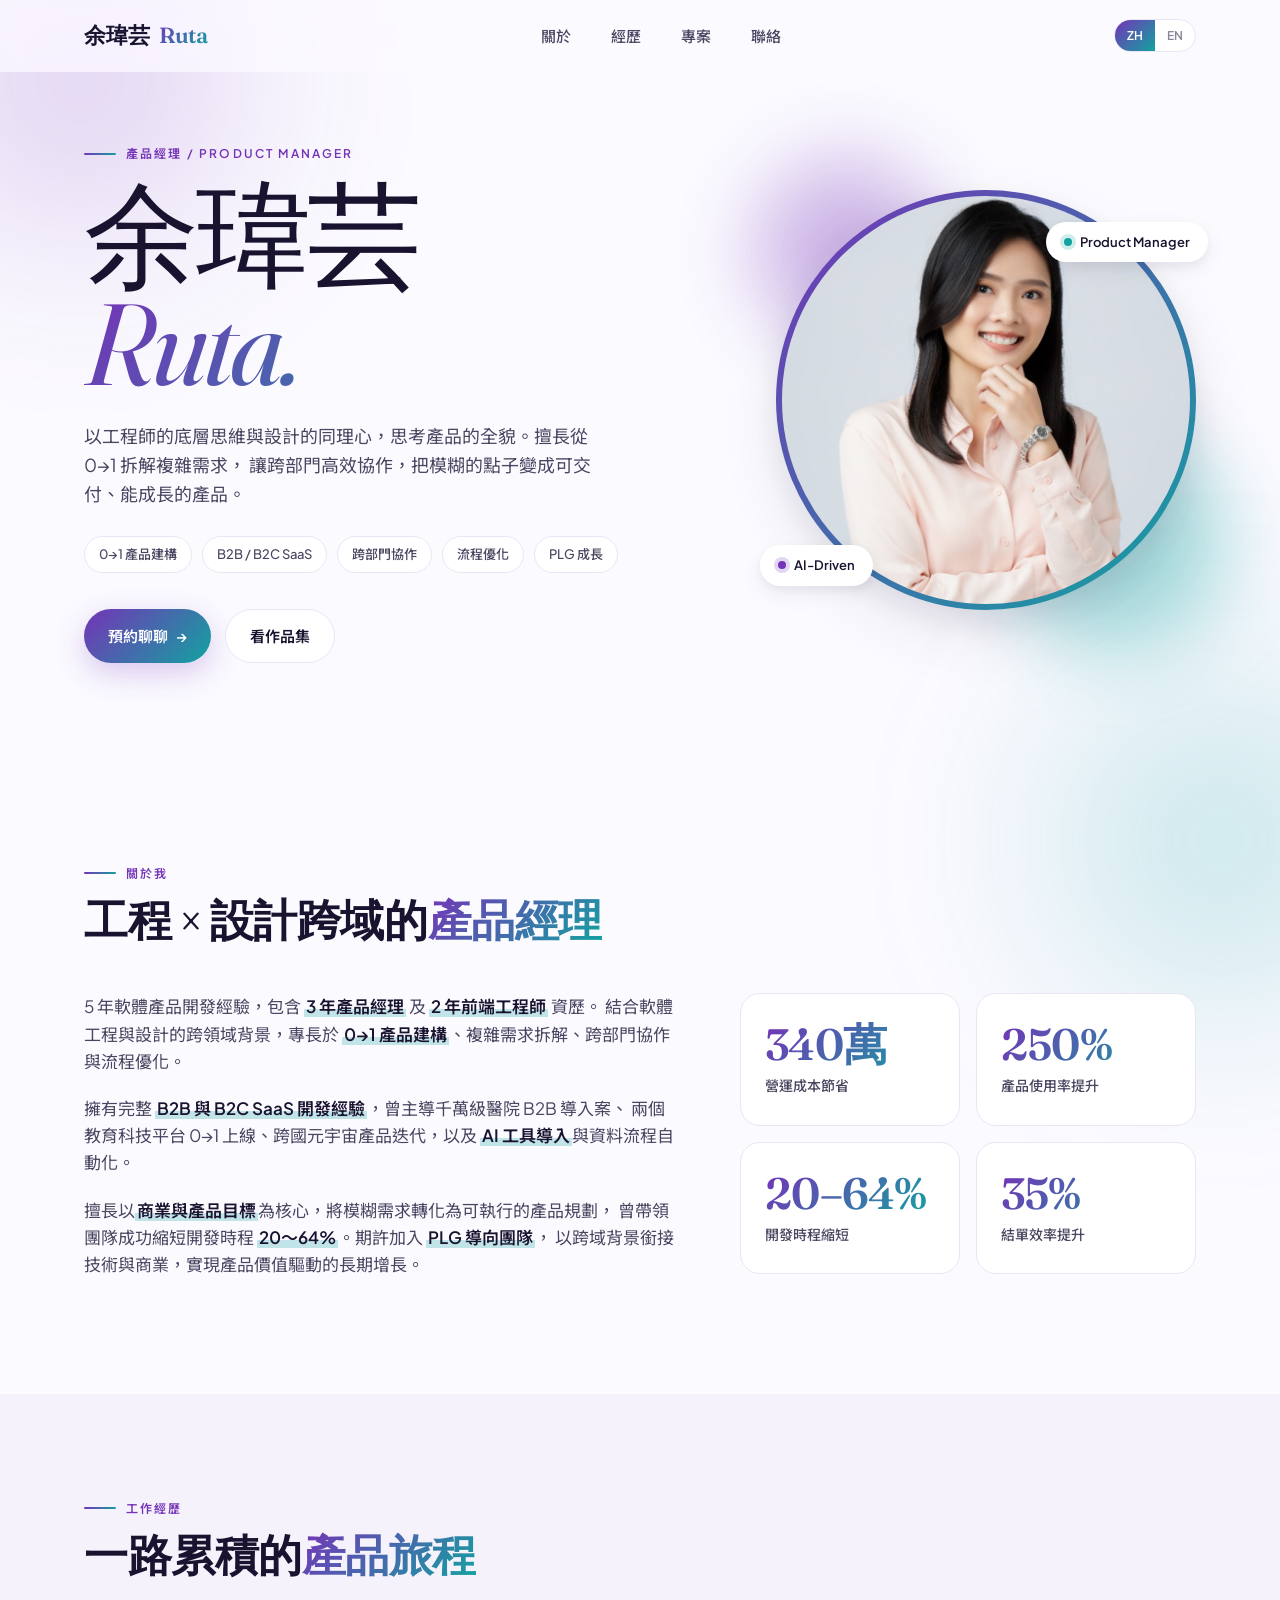
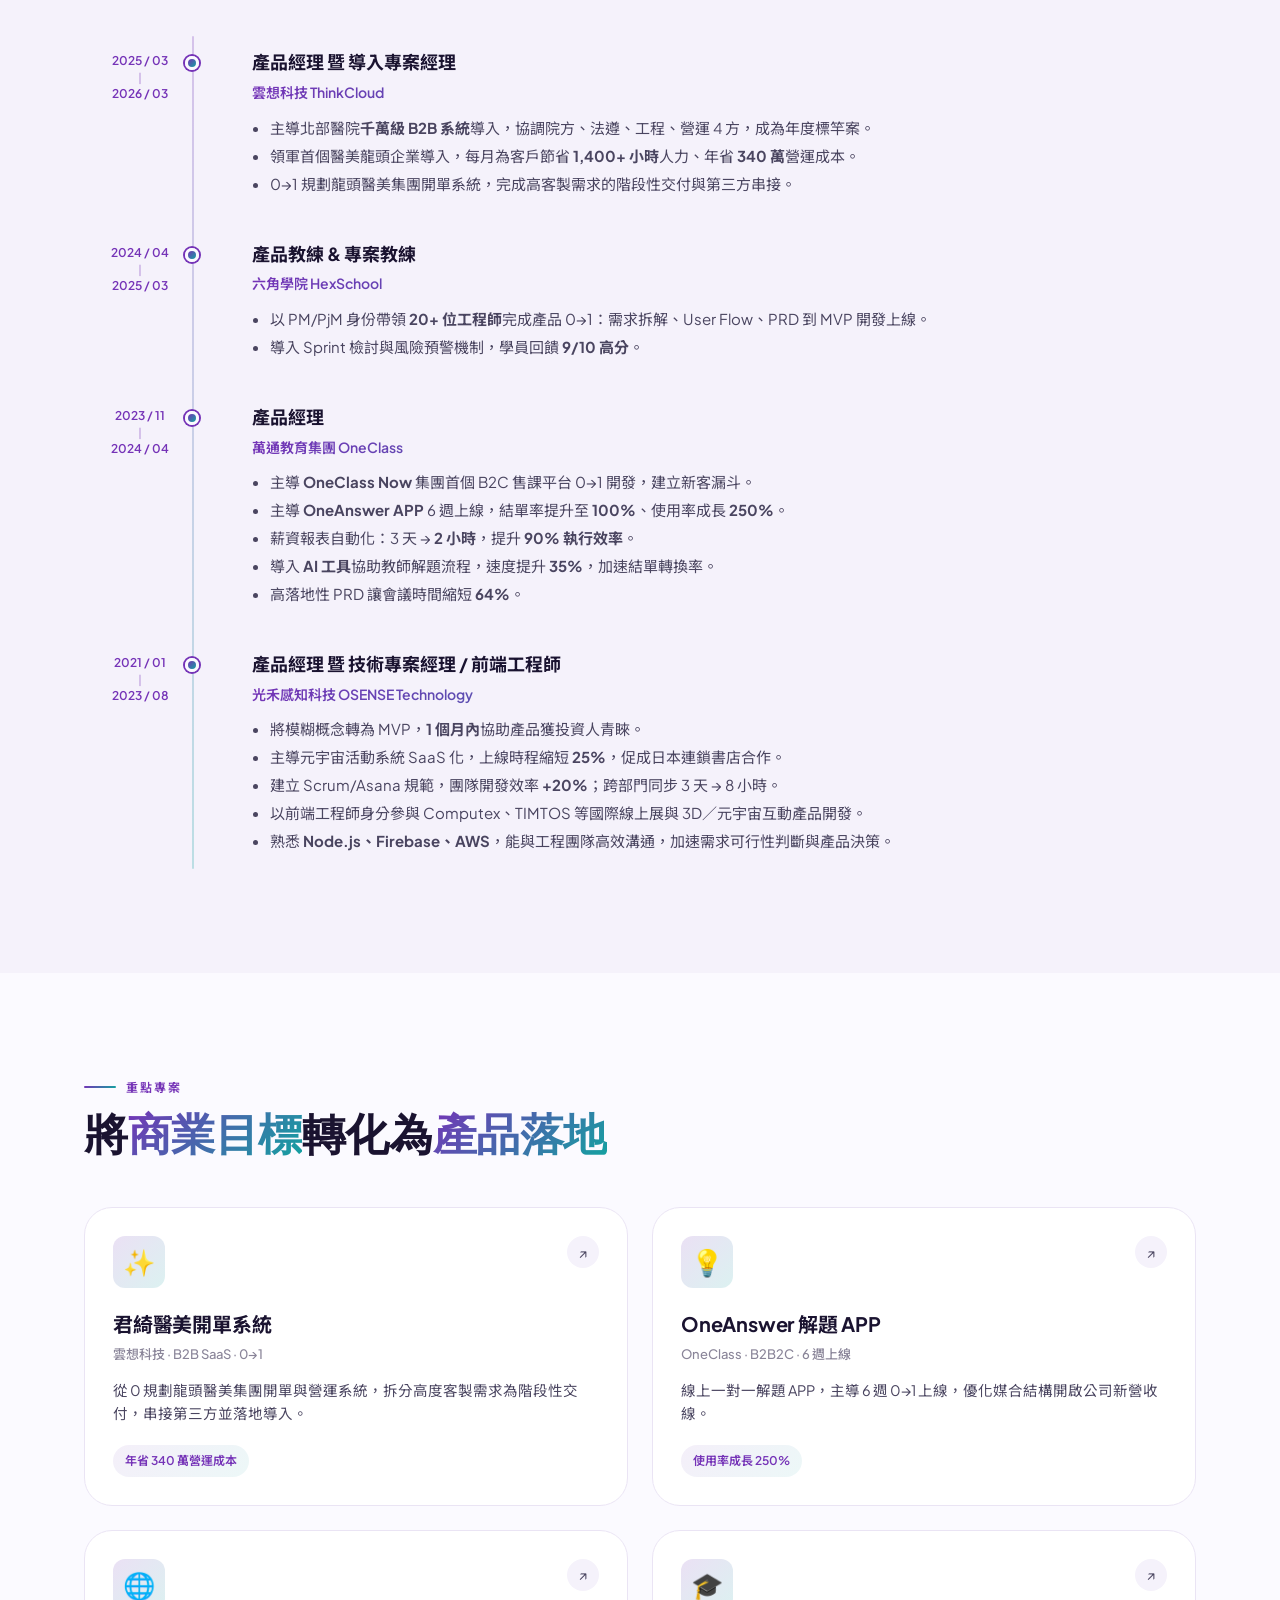
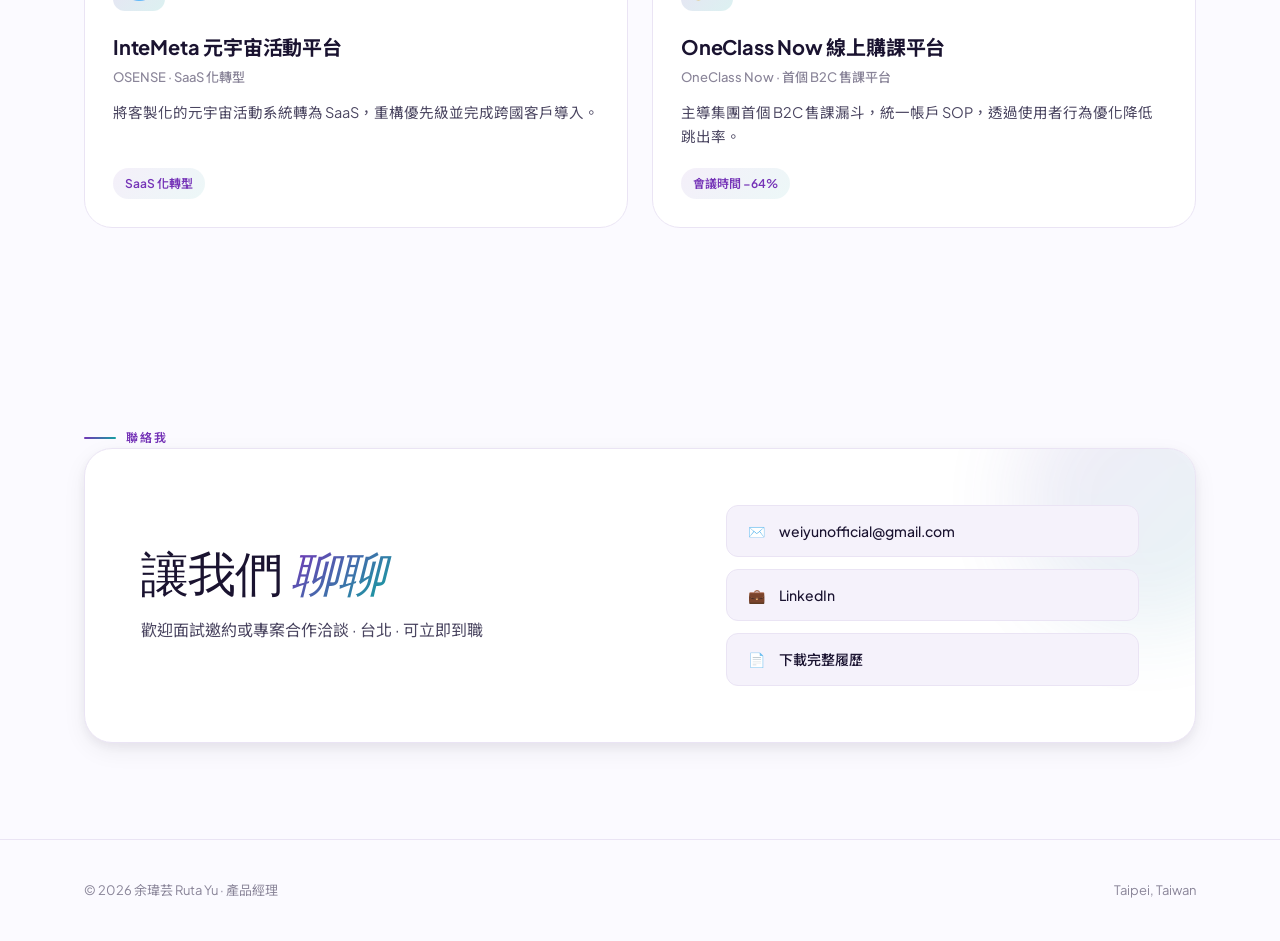
==== commit 6a6d0988: "modify title in project section" ====
--- a/weiyun-site/index.html
+++ b/weiyun-site/index.html
@@ -298,7 +298,7 @@
     <section class="section" id="projects">
       <div class="container">
         <span class="eyebrow" data-zh="重點專案" data-en="Featured Projects">重點專案</span>
-        <h2 class="section-title" data-i18n-show="zh">把問題變成<span class="gradient-text">產品</span>的四個故事</h2>
+        <h2 class="section-title" data-i18n-show="zh">將<span class="gradient-text">商業目標</span>轉化為<span class="gradient-text">產品落地</span></h2>
         <h2 class="section-title" data-i18n-show="en">Four <span class="gradient-text">product stories</span> worth sharing</h2>
 
         <div class="projects-grid reveal">
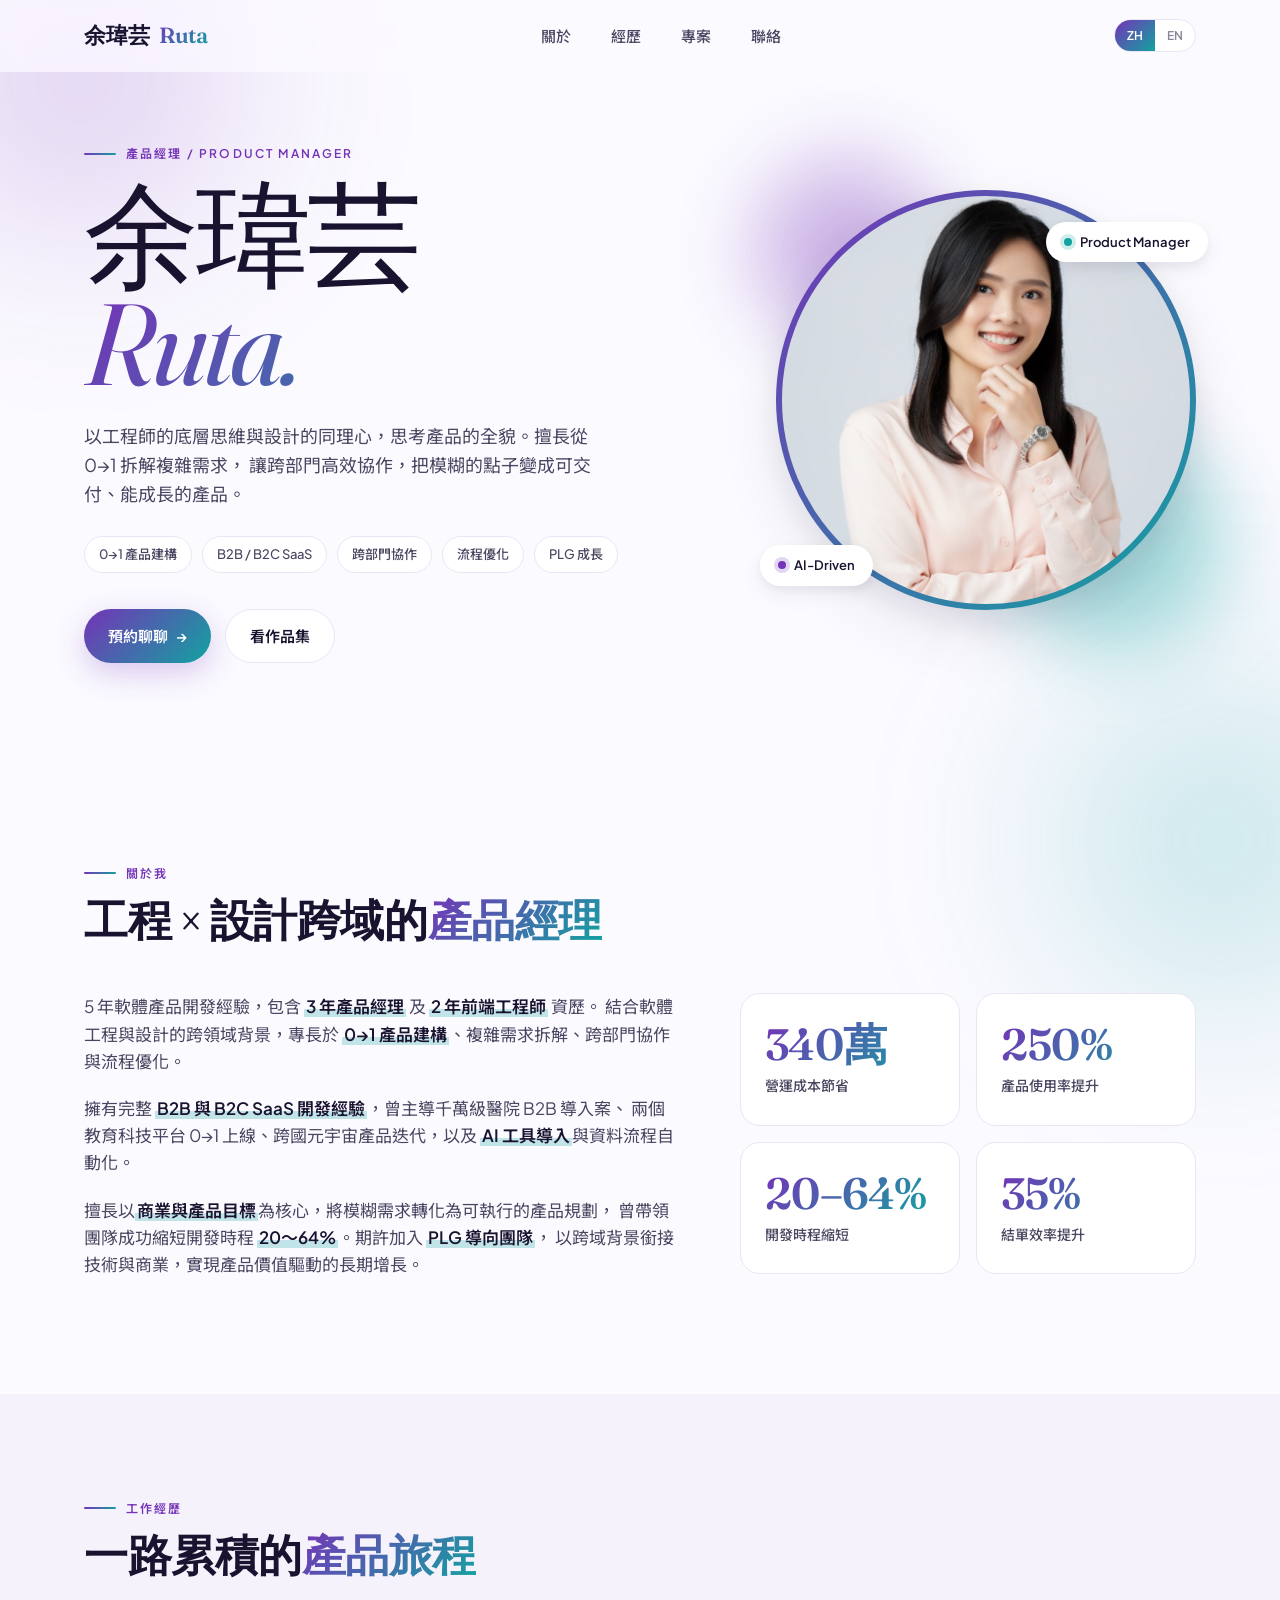
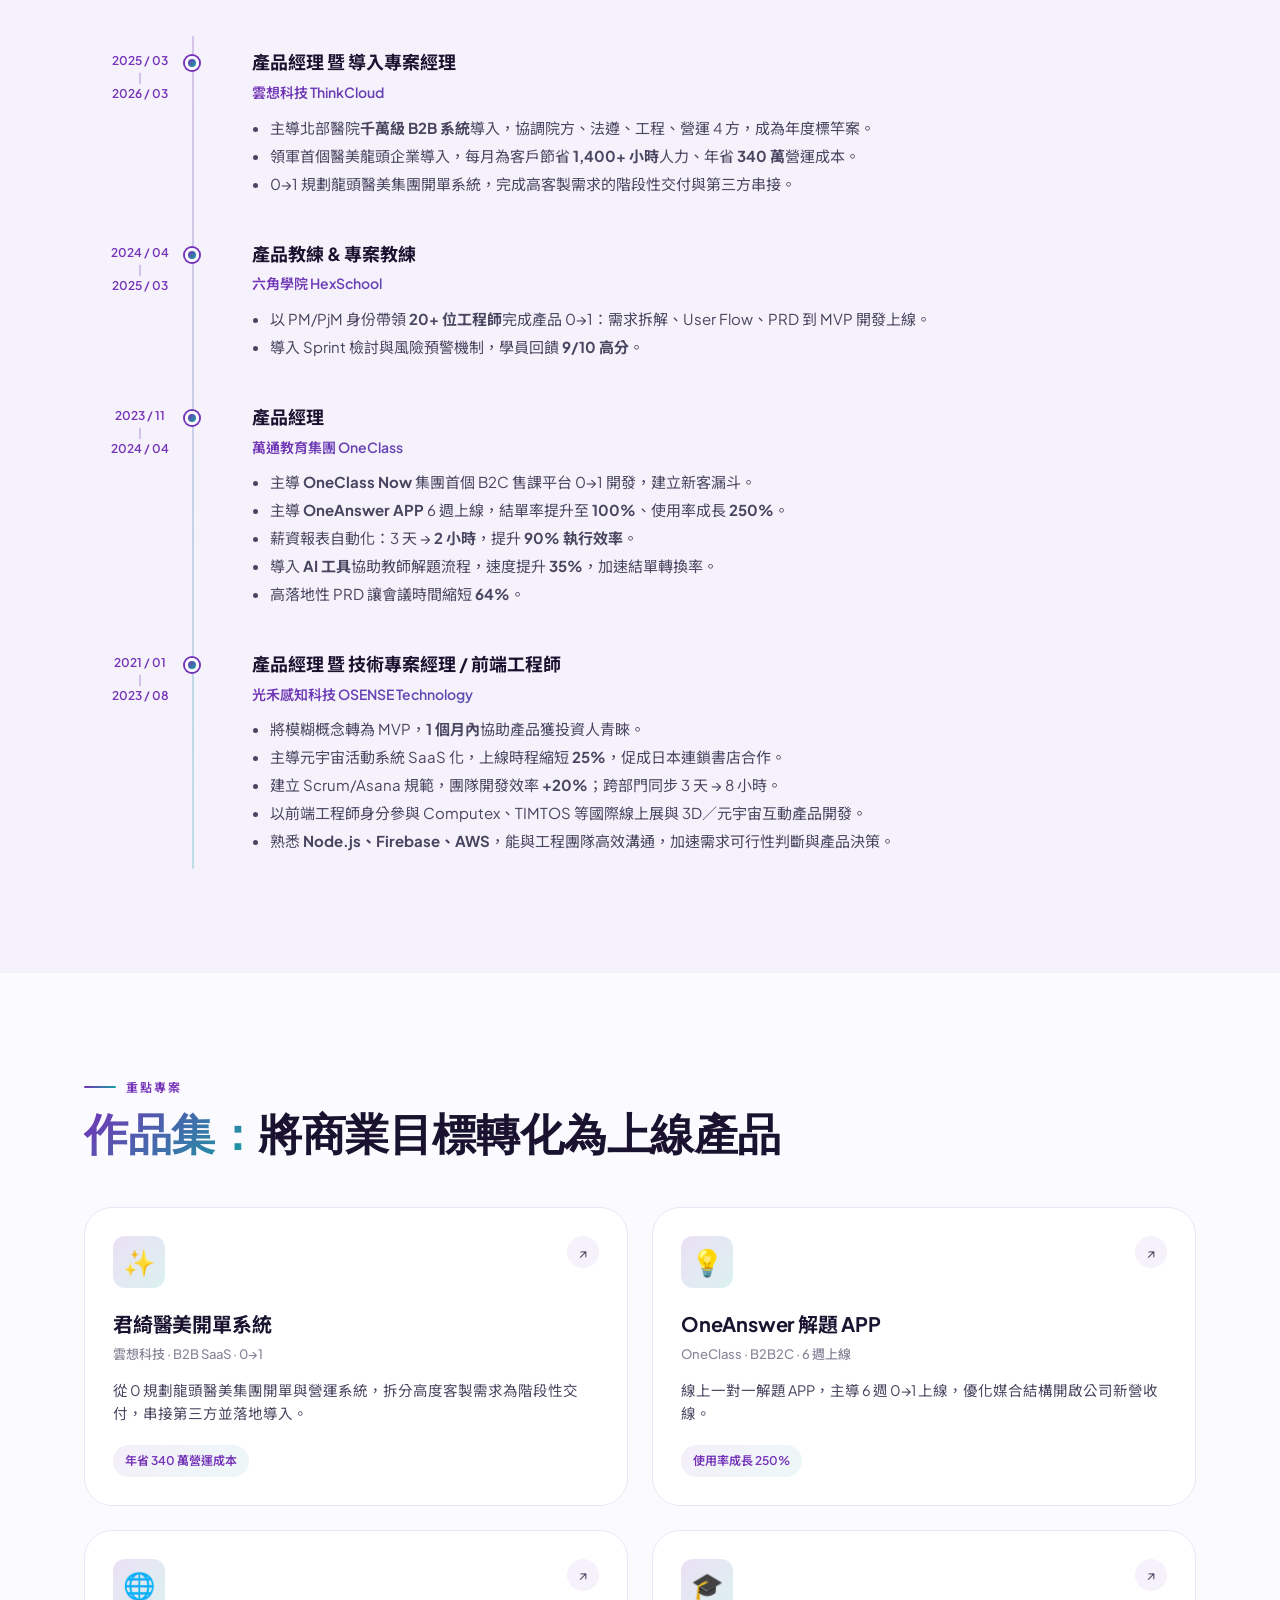
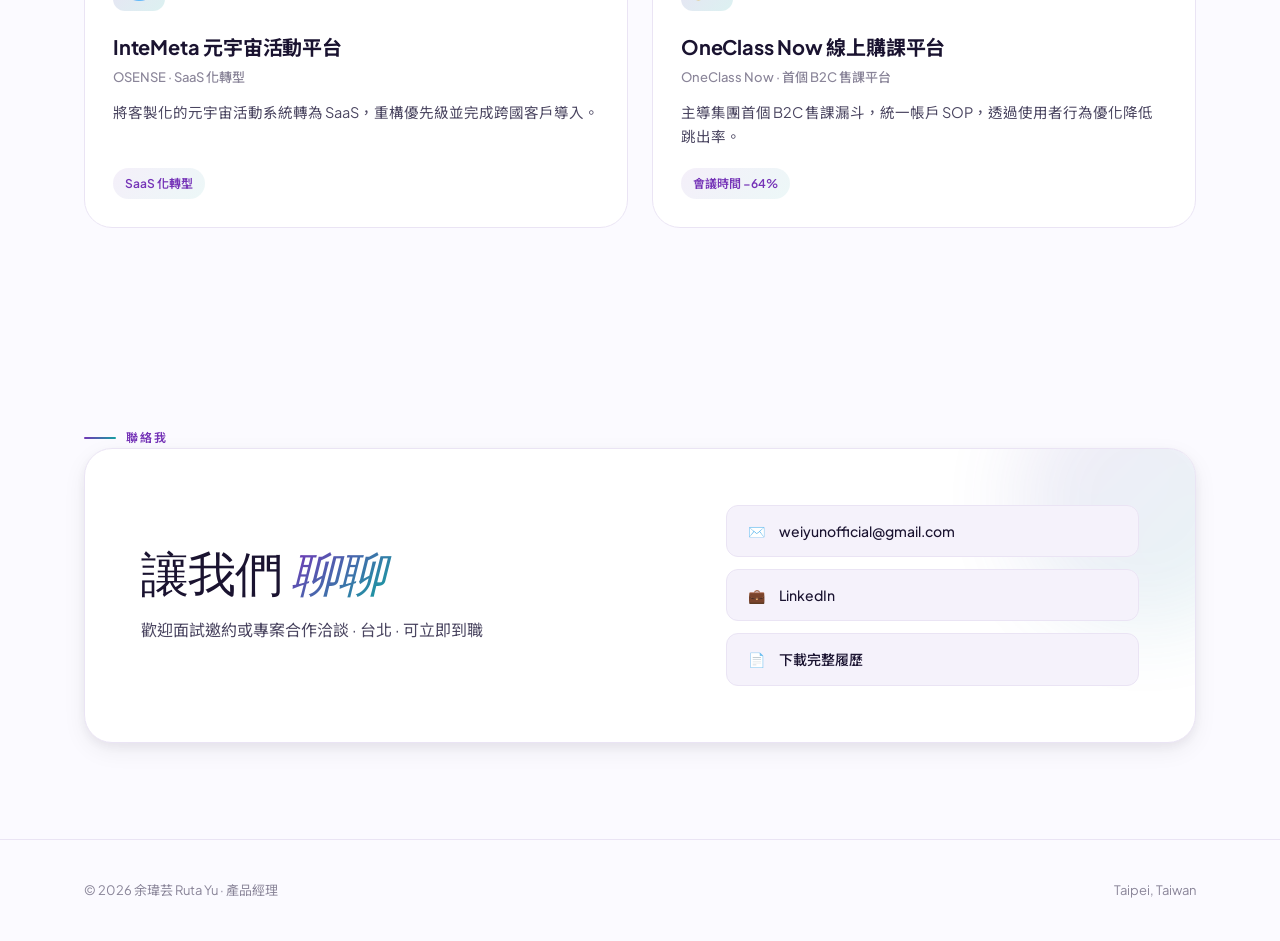
==== commit 5142fef1: "modify title in project section" ====
--- a/weiyun-site/index.html
+++ b/weiyun-site/index.html
@@ -298,8 +298,8 @@
     <section class="section" id="projects">
       <div class="container">
         <span class="eyebrow" data-zh="重點專案" data-en="Featured Projects">重點專案</span>
-        <h2 class="section-title" data-i18n-show="zh">將<span class="gradient-text">商業目標</span>轉化為<span class="gradient-text">產品落地</span></h2>
-        <h2 class="section-title" data-i18n-show="en">Four <span class="gradient-text">product stories</span> worth sharing</h2>
+        <h2 class="section-title" data-i18n-show="zh"><span class="gradient-text">作品集：</span>將商業目標轉化為上線產品</h2>
+        <h2 class="section-title" data-i18n-show="en"><span class="gradient-text">Portfolio:</span> turning business goals into shipped products</h2>
 
         <div class="projects-grid reveal">
 
